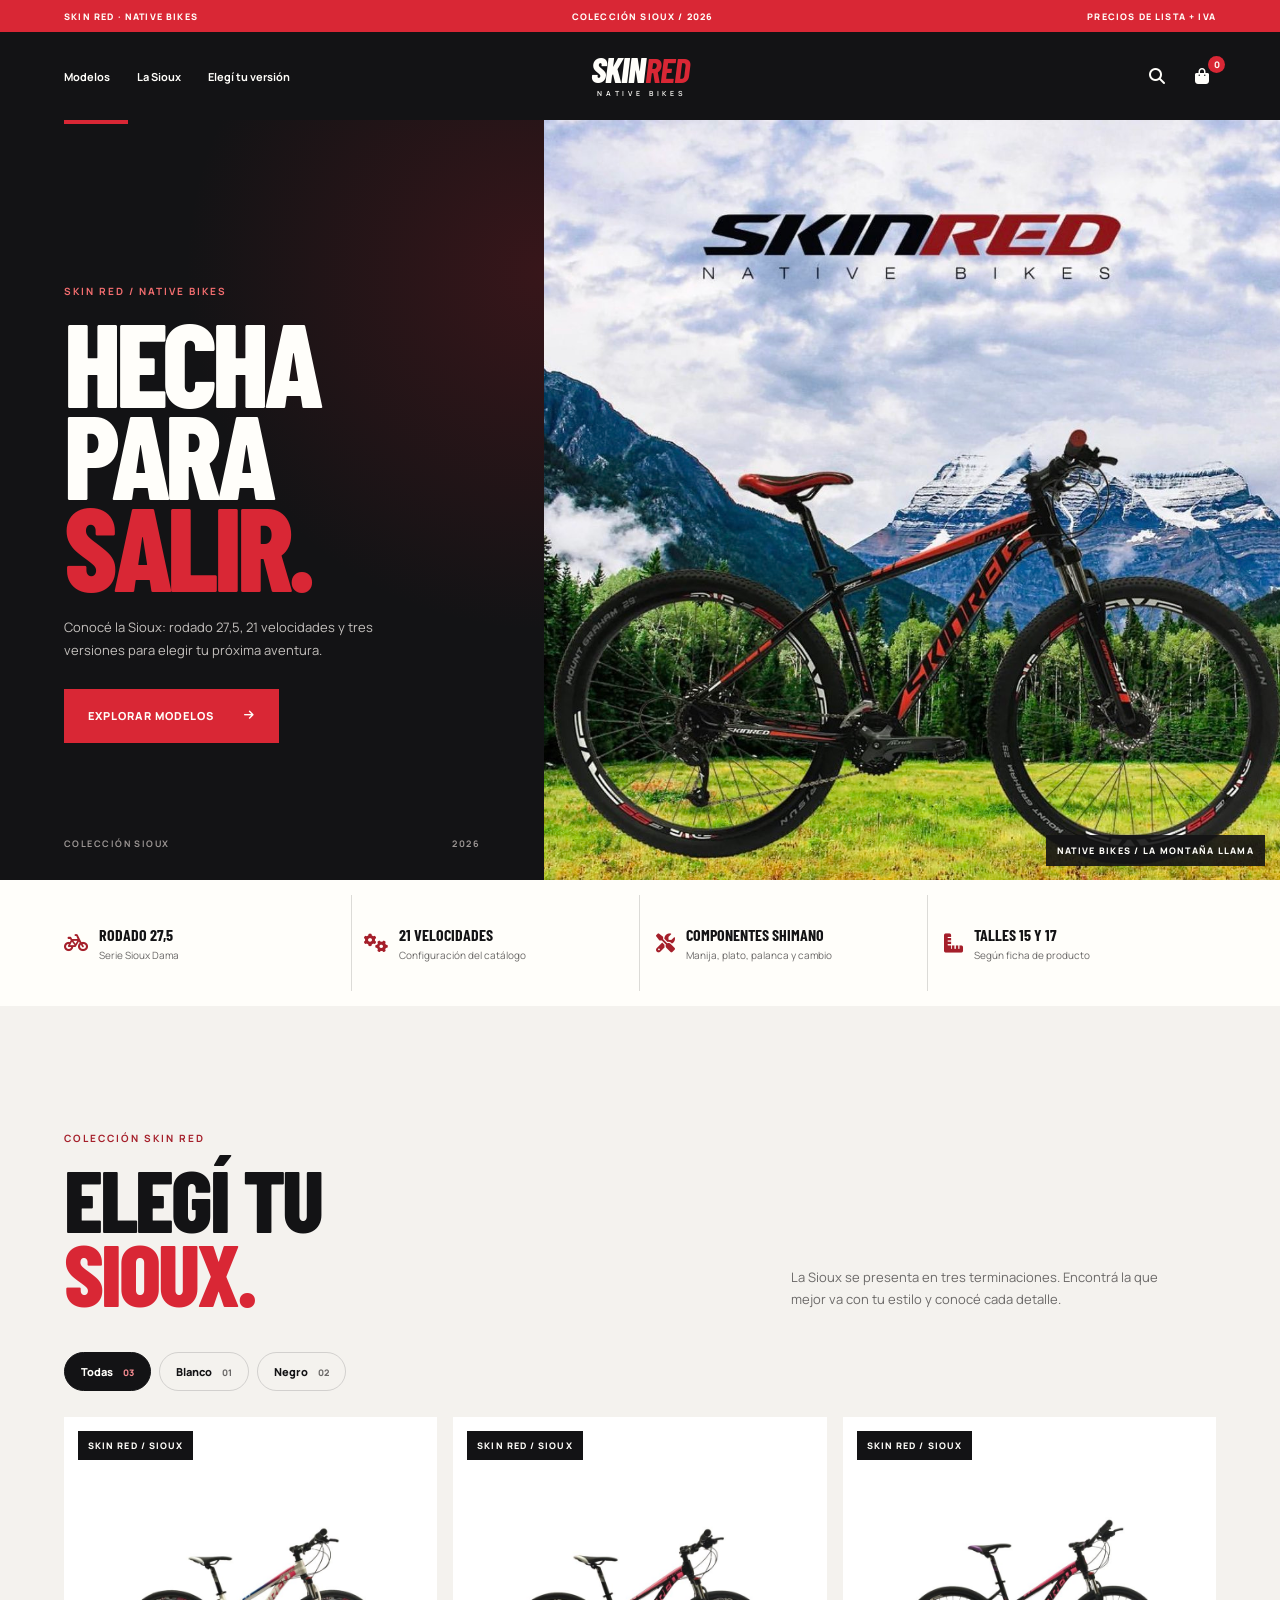
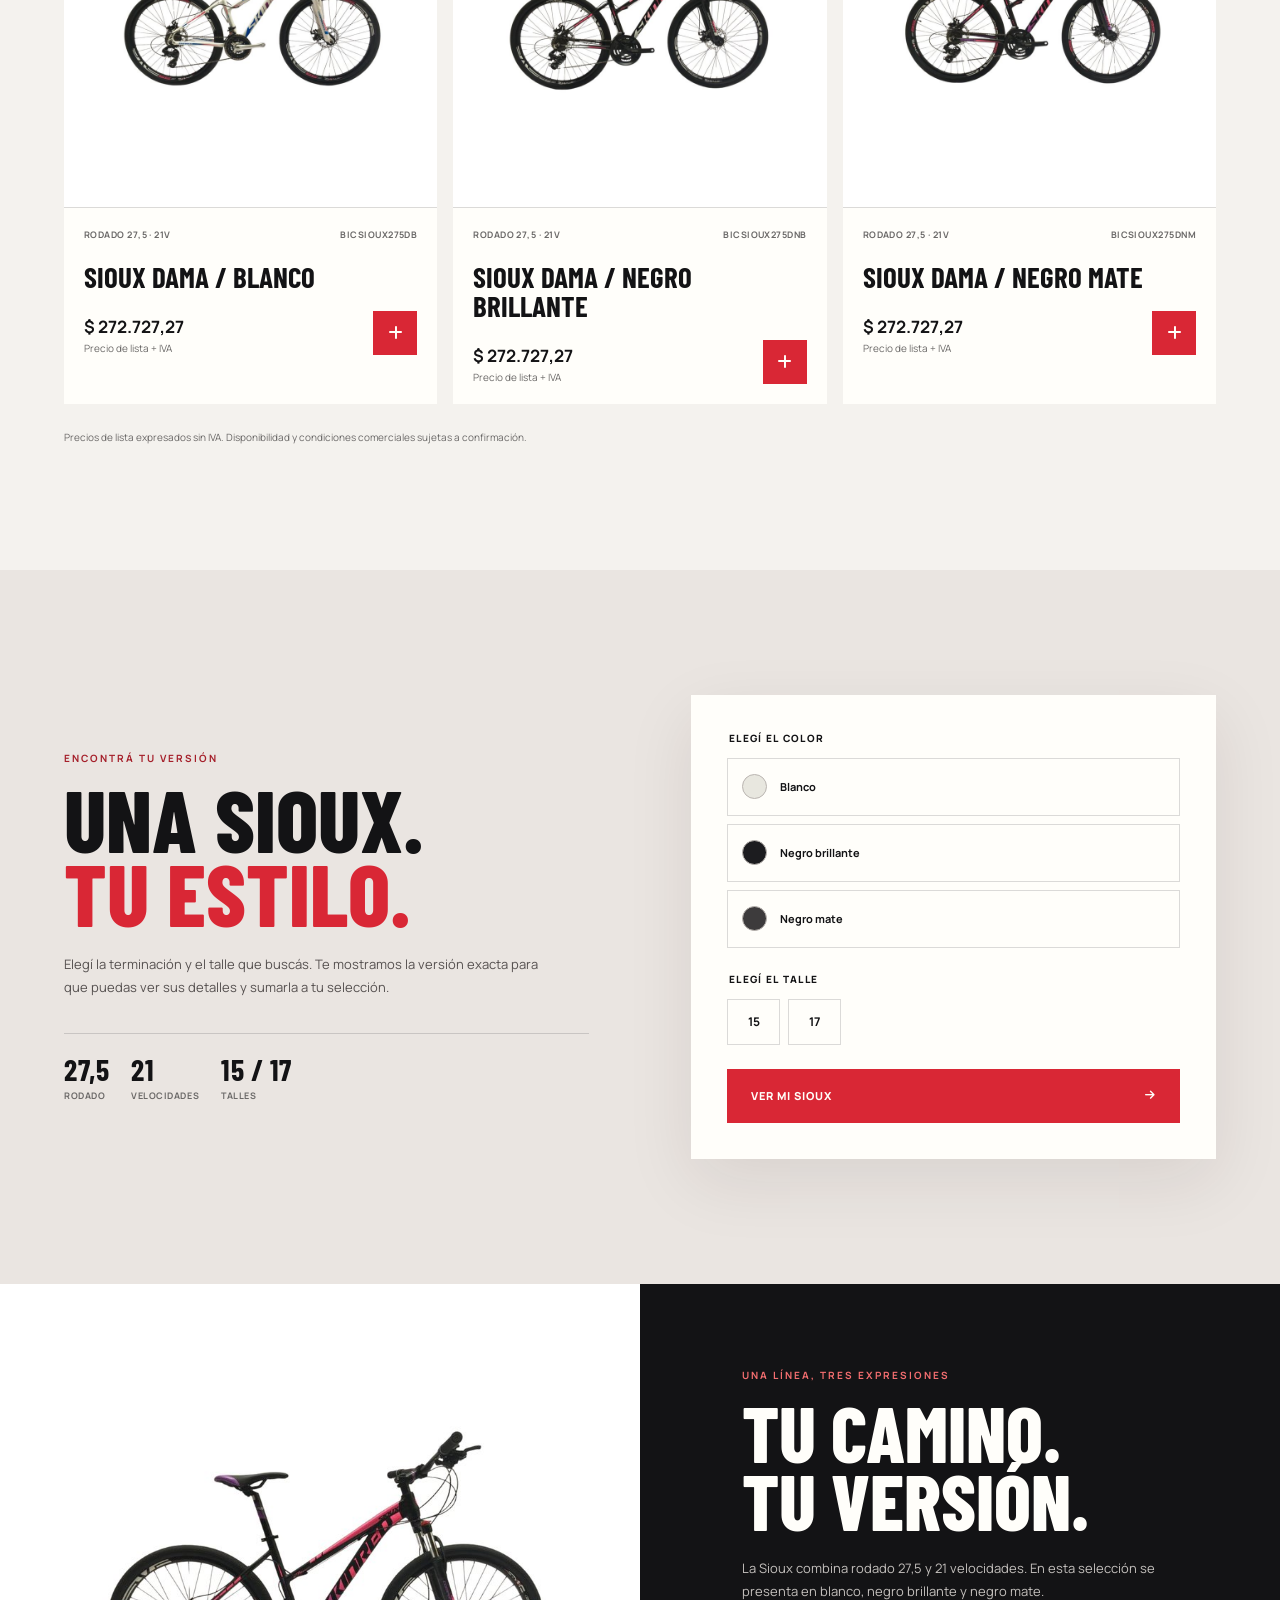
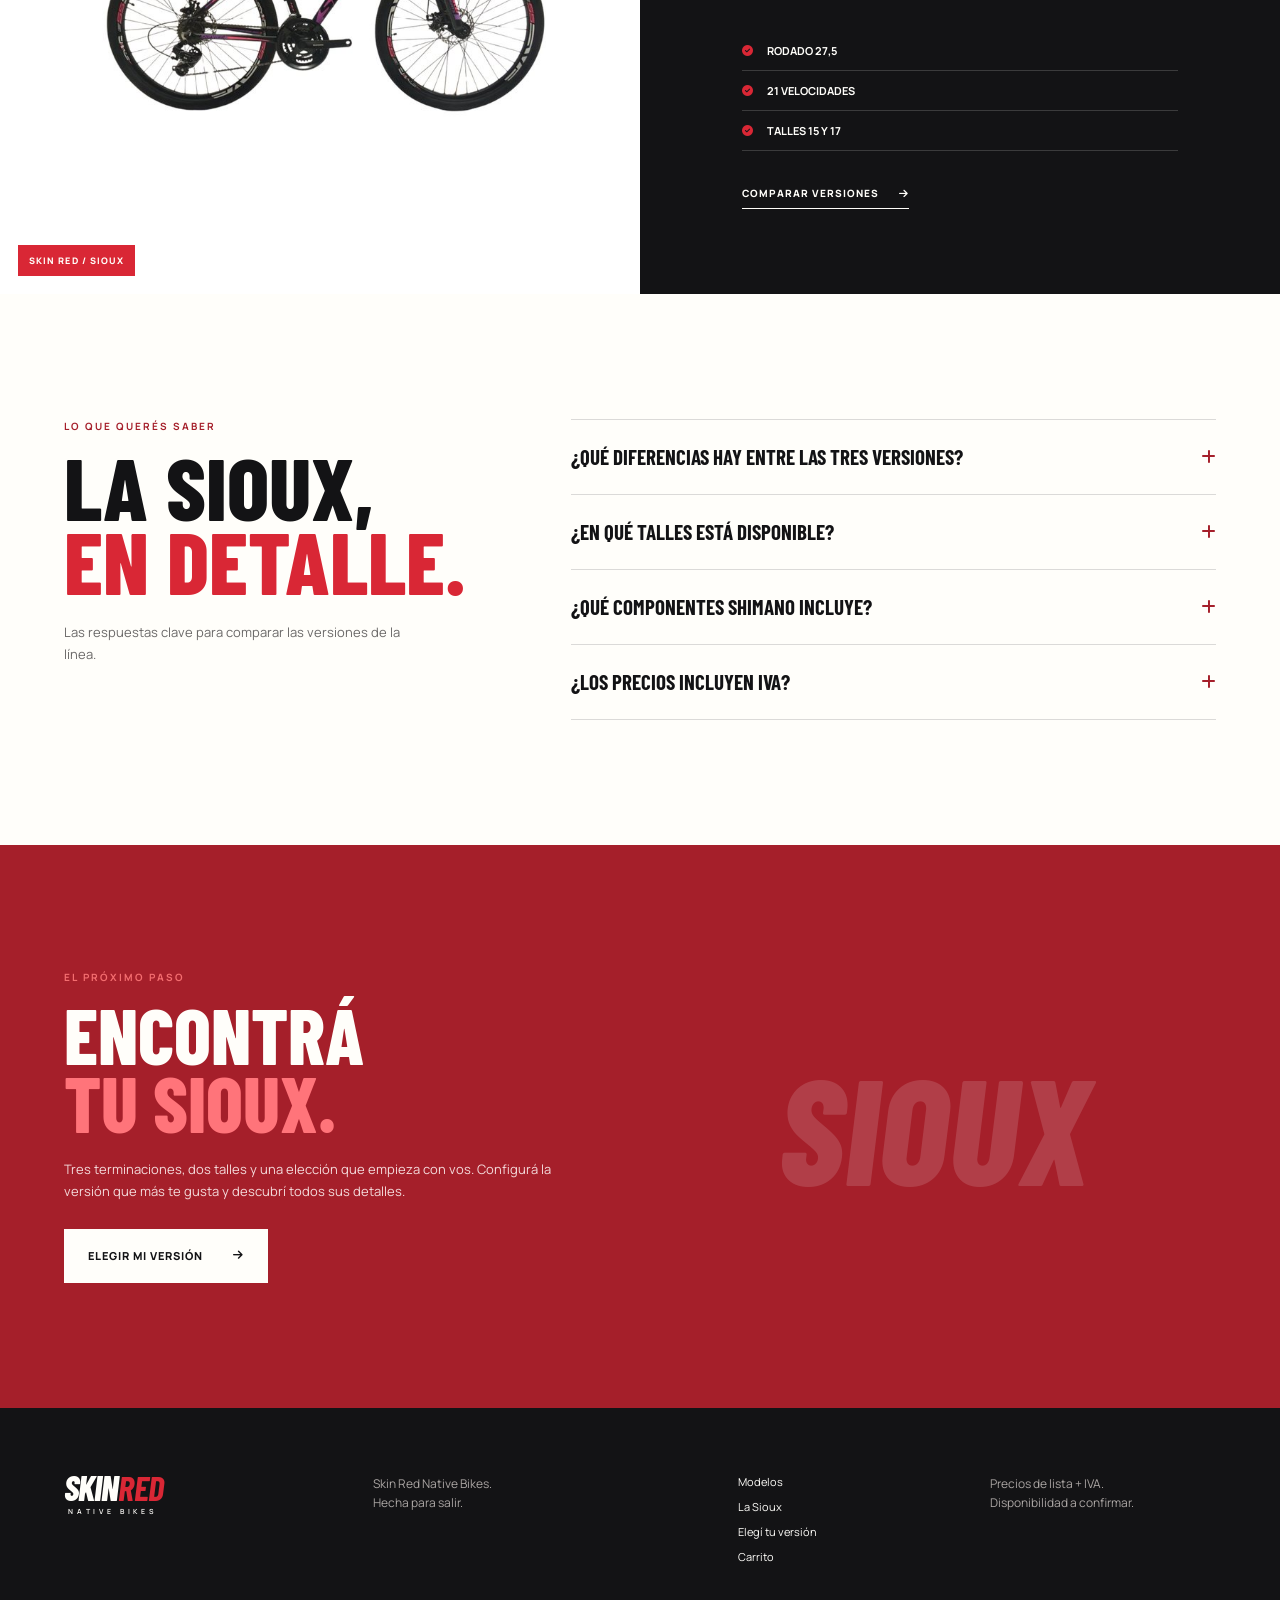
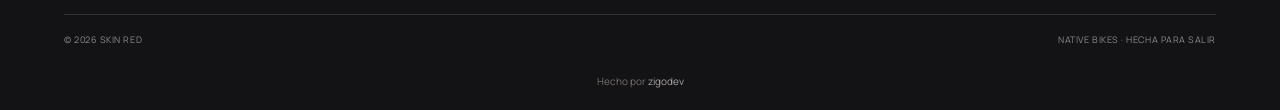
==== index.html @ 22a36f7c "Expand Skin Red storefront and remove preview copy" ====
<!DOCTYPE html>
<html lang="es">
<head>
  <meta charset="UTF-8">
  <meta name="viewport" content="width=device-width, initial-scale=1.0">
  <meta name="description" content="Skin Red Native Bikes. Descubrí la Sioux rodado 27,5, conocé sus tres colores y elegí tu versión.">
  <meta property="og:title" content="Skin Red — Native Bikes">
  <title>Skin Red — Native Bikes</title>
  <link rel="preconnect" href="https://fonts.googleapis.com">
  <link rel="preconnect" href="https://fonts.gstatic.com" crossorigin>
  <link href="https://fonts.googleapis.com/css2?family=Barlow+Condensed:wght@500;600;700;800&family=Manrope:wght@400;500;600;700&display=swap" rel="stylesheet">
  <link rel="stylesheet" href="https://cdnjs.cloudflare.com/ajax/libs/font-awesome/6.5.2/css/all.min.css">
  <link rel="stylesheet" href="styles.css">
</head>
<body>
  <div class="announcement" aria-label="Información del catálogo">
    <span>SKIN RED · NATIVE BIKES</span>
    <span>Colección Sioux / 2026</span>
    <span>Precios de lista + IVA</span>
  </div>

  <header class="site-header">
    <button class="icon-button menu-toggle" aria-label="Abrir menú" aria-expanded="false">
      <span></span><span></span>
    </button>
    <a class="wordmark" href="index.html" aria-label="Skin Red, inicio">
      <span>SKIN<strong>RED</strong></span><small>NATIVE BIKES</small>
    </a>
    <nav class="desktop-nav" aria-label="Navegación principal">
      <a href="#modelos">Modelos</a>
      <a href="#sioux">La Sioux</a>
      <a href="#elige">Elegí tu versión</a>
    </nav>
    <div class="header-actions">
      <button class="icon-button search-toggle" aria-label="Buscar"><i class="fa-solid fa-magnifying-glass"></i></button>
      <a class="icon-button cart-link" href="carrito.html" aria-label="Ver carrito">
        <i class="fa-solid fa-bag-shopping"></i><span class="cart-count" data-cart-count>0</span>
      </a>
    </div>
  </header>

  <aside class="mobile-menu" aria-hidden="true">
    <div class="mobile-menu-top">
      <span>MENÚ</span>
      <button class="icon-button menu-close" aria-label="Cerrar menú"><i class="fa-solid fa-xmark"></i></button>
    </div>
    <nav>
      <a href="#modelos">Modelos</a>
      <a href="#sioux">La Sioux</a>
      <a href="#elige">Elegí tu versión</a>
      <a href="carrito.html">Carrito</a>
    </nav>
    <p>Skin Red · Native Bikes</p>
  </aside>
  <div class="menu-backdrop"></div>

  <div class="search-panel" aria-hidden="true">
    <button class="search-close" aria-label="Cerrar búsqueda"><i class="fa-solid fa-xmark"></i></button>
    <label for="site-search">Buscar en la selección</label>
    <div class="search-field">
      <input id="site-search" type="search" placeholder="Sioux, blanco, negro..." autocomplete="off">
      <i class="fa-solid fa-magnifying-glass"></i>
    </div>
    <div class="search-results" aria-live="polite"></div>
  </div>

  <main>
    <section class="hero" aria-labelledby="hero-title">
      <div class="hero-copy">
        <p class="eyebrow">Skin Red / Native Bikes</p>
        <h1 id="hero-title">Hecha para<br><em>salir.</em></h1>
        <p class="hero-description">Conocé la Sioux: rodado 27,5, 21 velocidades y tres versiones para elegir tu próxima aventura.</p>
        <a class="button button-accent" href="#modelos">Explorar modelos <i class="fa-solid fa-arrow-right"></i></a>
        <div class="hero-footnote"><span>COLECCIÓN SIOUX</span><span>2026</span></div>
      </div>
      <div class="hero-visual">
        <img src="assets/images/skinred/hero.jpg" alt="Bicicleta Skin Red en un paisaje de montaña; imagen de portada del catálogo">
        <span class="hero-image-caption">NATIVE BIKES / LA MONTAÑA LLAMA</span>
      </div>
    </section>

    <section class="trust-strip" aria-label="Características de la Sioux">
      <article><i class="fa-solid fa-bicycle"></i><div><strong>Rodado 27,5</strong><span>Serie Sioux Dama</span></div></article>
      <article><i class="fa-solid fa-gears"></i><div><strong>21 velocidades</strong><span>Configuración del catálogo</span></div></article>
      <article><i class="fa-solid fa-screwdriver-wrench"></i><div><strong>Componentes Shimano</strong><span>Manija, plato, palanca y cambio</span></div></article>
      <article><i class="fa-solid fa-ruler-combined"></i><div><strong>Talles 15 y 17</strong><span>Según ficha de producto</span></div></article>
    </section>

    <section class="catalog section-pad" id="modelos" aria-labelledby="catalog-title">
      <div class="section-heading fade-in">
        <div>
          <p class="eyebrow dark">Colección Skin Red</p>
          <h2 id="catalog-title">Elegí tu<br><em>Sioux.</em></h2>
        </div>
        <p>La Sioux se presenta en tres terminaciones. Encontrá la que mejor va con tu estilo y conocé cada detalle.</p>
      </div>
      <div class="filters fade-in" role="group" aria-label="Filtrar por color">
        <button class="filter active" data-filter="todos">Todas <span>03</span></button>
        <button class="filter" data-filter="blanco">Blanco <span>01</span></button>
        <button class="filter" data-filter="negro">Negro <span>02</span></button>
      </div>
      <div class="product-grid" data-product-grid></div>
      <p class="catalog-note">Precios de lista expresados sin IVA. Disponibilidad y condiciones comerciales sujetas a confirmación.</p>
    </section>

    <section class="finder section-pad" id="elige" aria-labelledby="finder-title">
      <div class="finder-intro fade-in">
        <p class="eyebrow">Encontrá tu versión</p>
        <h2 id="finder-title">Una Sioux.<br><em>Tu estilo.</em></h2>
        <p>Elegí la terminación y el talle que buscás. Te mostramos la versión exacta para que puedas ver sus detalles y sumarla a tu selección.</p>
        <div class="finder-highlights" aria-label="Datos de la línea Sioux">
          <span><strong>27,5</strong> Rodado</span>
          <span><strong>21</strong> Velocidades</span>
          <span><strong>15 / 17</strong> Talles</span>
        </div>
      </div>
      <div class="finder-panel fade-in">
        <form class="finder-form" data-finder-form>
          <fieldset>
            <legend>Elegí el color</legend>
            <div class="finder-colors">
              <label class="finder-color">
                <input type="radio" name="color" value="sioux-blanco" required>
                <span class="finder-swatch finder-swatch-white"></span>
                <span>Blanco</span>
              </label>
              <label class="finder-color">
                <input type="radio" name="color" value="sioux-negro-brillante">
                <span class="finder-swatch finder-swatch-gloss"></span>
                <span>Negro brillante</span>
              </label>
              <label class="finder-color">
                <input type="radio" name="color" value="sioux-negro-mate">
                <span class="finder-swatch finder-swatch-matte"></span>
                <span>Negro mate</span>
              </label>
            </div>
          </fieldset>
          <fieldset>
            <legend>Elegí el talle</legend>
            <div class="finder-sizes">
              <label><input type="radio" name="size" value="15" required><span>15</span></label>
              <label><input type="radio" name="size" value="17"><span>17</span></label>
            </div>
          </fieldset>
          <button class="button button-accent finder-submit" type="submit">Ver mi Sioux <i class="fa-solid fa-arrow-right"></i></button>
        </form>
        <div class="finder-result" data-finder-result hidden aria-live="polite"></div>
      </div>
    </section>

    <section class="split-story" id="sioux">
      <div class="story-image fade-in">
        <img src="assets/images/skinred/sioux-negro-mate.jpg" alt="Skin Red Sioux en negro mate sobre fondo blanco" loading="lazy">
        <span class="image-index">SKIN RED / SIOUX</span>
      </div>
      <div class="story-copy fade-in">
        <p class="eyebrow">Una línea, tres expresiones</p>
        <h2>Tu camino.<br>Tu versión.</h2>
        <p>La Sioux combina rodado 27,5 y 21 velocidades. En esta selección se presenta en blanco, negro brillante y negro mate.</p>
        <ul>
          <li><i class="fa-solid fa-circle-check"></i> Rodado 27,5</li>
          <li><i class="fa-solid fa-circle-check"></i> 21 velocidades</li>
          <li><i class="fa-solid fa-circle-check"></i> Talles 15 y 17</li>
        </ul>
        <a class="text-link" href="#modelos">Comparar versiones <i class="fa-solid fa-arrow-right"></i></a>
      </div>
    </section>

    <section class="questions section-pad" id="preguntas" aria-labelledby="questions-title">
      <div class="questions-heading fade-in">
        <p class="eyebrow dark">Lo que querés saber</p>
        <h2 id="questions-title">La Sioux,<br><em>en detalle.</em></h2>
        <p>Las respuestas clave para comparar las versiones de la línea.</p>
      </div>
      <div class="question-list fade-in">
        <details>
          <summary>¿Qué diferencias hay entre las tres versiones?<i class="fa-solid fa-plus" aria-hidden="true"></i></summary>
          <p>La selección incluye blanco, negro brillante y negro mate. Las tres comparten rodado 27,5, 21 velocidades y los datos técnicos publicados para la Sioux Dama.</p>
        </details>
        <details>
          <summary>¿En qué talles está disponible?<i class="fa-solid fa-plus" aria-hidden="true"></i></summary>
          <p>La Sioux Dama se presenta en talles 15 y 17.</p>
        </details>
        <details>
          <summary>¿Qué componentes Shimano incluye?<i class="fa-solid fa-plus" aria-hidden="true"></i></summary>
          <p>La configuración incluye manija, plato, palanca y cambio Shimano.</p>
        </details>
        <details>
          <summary>¿Los precios incluyen IVA?<i class="fa-solid fa-plus" aria-hidden="true"></i></summary>
          <p>No. Los importes publicados son precios de lista expresados sin IVA.</p>
        </details>
      </div>
    </section>

    <section class="feature-banner section-pad">
      <div class="feature-copy fade-in">
        <p class="eyebrow">El próximo paso</p>
        <h2>Encontrá<br><em>tu Sioux.</em></h2>
        <p>Tres terminaciones, dos talles y una elección que empieza con vos. Configurá la versión que más te gusta y descubrí todos sus detalles.</p>
        <a class="button button-light" href="#elige">Elegir mi versión <i class="fa-solid fa-arrow-right"></i></a>
      </div>
      <div class="feature-mark" aria-hidden="true">SIOUX</div>
    </section>
  </main>

  <footer class="footer">
    <div class="footer-main">
      <a class="wordmark footer-brand" href="index.html"><span>SKIN<strong>RED</strong></span><small>NATIVE BIKES</small></a>
      <p>Skin Red Native Bikes.<br>Hecha para salir.</p>
      <nav class="footer-links" aria-label="Navegación del pie">
        <a href="#modelos">Modelos</a>
        <a href="#sioux">La Sioux</a>
        <a href="#elige">Elegí tu versión</a>
        <a href="carrito.html">Carrito</a>
      </nav>
      <p class="footer-note">Precios de lista + IVA.<br>Disponibilidad a confirmar.</p>
    </div>
    <div class="footer-bottom"><span>© 2026 Skin Red</span><span>Native Bikes · Hecha para salir</span></div>
    <div class="footer-credit">Hecho por <a href="https://zigodev.com.ar" target="_blank" rel="noopener noreferrer">zigodev</a></div>
  </footer>
  <div class="toast" role="status" aria-live="polite"></div>
  <script src="debugDefaults.js"></script>
  <script src="main.js"></script>
</body>
</html>
---- styles.css ----
/* Identidad y base */
:root {
  --ink: #131315;
  --ink-soft: #202023;
  --red: #a51f2a;
  --red-bright: #d92735;
  --paper: #f4f2ee;
  --white: #fffefa;
  --muted: #6b6968;
  --line: rgba(19, 19, 21, .15);
  --display: "Barlow Condensed", sans-serif;
  --body: "Manrope", sans-serif;
  --pad: clamp(20px, 5vw, 78px);
}

* {
  box-sizing: border-box;
}

html {
  scroll-behavior: smooth;
}

body {
  margin: 0;
  overflow-x: hidden;
  background: var(--paper);
  color: var(--ink);
  font-family: var(--body);
}

a {
  color: inherit;
  text-decoration: none;
}

button,
input {
  font: inherit;
}

button {
  color: inherit;
}

img {
  display: block;
  max-width: 100%;
}

h1,
h2,
h3,
p {
  margin-top: 0;
}

[hidden] {
  display: none !important;
}

.section-pad {
  padding: 95px var(--pad);
}

.eyebrow {
  margin-bottom: 17px;
  color: #f46e70;
  font-size: 10px;
  font-weight: 700;
  letter-spacing: .2em;
  text-transform: uppercase;
}

.eyebrow.dark {
  color: var(--red);
}

.button {
  min-height: 54px;
  padding: 0 23px;
  display: inline-flex;
  align-items: center;
  justify-content: space-between;
  gap: 30px;
  border: 1px solid transparent;
  font-size: 11px;
  font-weight: 800;
  letter-spacing: .09em;
  text-transform: uppercase;
  cursor: pointer;
  transition: transform .25s, background .25s;
}

.button:hover {
  transform: translateY(-3px);
}

.button-accent {
  background: var(--red-bright);
  color: var(--white);
}

.button-accent:hover {
  background: var(--red);
}

.button-light {
  background: var(--white);
  color: var(--ink);
}

.button-dark {
  background: var(--ink);
  color: var(--white);
}

/* Barra y navegación */
.announcement {
  min-height: 32px;
  padding: 8px var(--pad);
  display: flex;
  align-items: center;
  justify-content: space-between;
  gap: 15px;
  background: var(--red-bright);
  color: var(--white);
  font-size: 9px;
  font-weight: 800;
  letter-spacing: .13em;
  text-transform: uppercase;
}

.announcement span:nth-child(2) {
  display: none;
}

.site-header {
  position: relative;
  z-index: 10;
  height: 76px;
  padding: 0 var(--pad);
  display: grid;
  grid-template-columns: 1fr auto 1fr;
  align-items: center;
  background: var(--ink);
  color: var(--white);
}

.icon-button {
  padding: 0;
  display: grid;
  place-items: center;
  border: 0;
  background: transparent;
  cursor: pointer;
}

.menu-toggle {
  width: 34px;
  height: 34px;
  justify-self: start;
  align-content: center;
  gap: 6px;
}

.menu-toggle span {
  width: 26px;
  height: 2px;
  display: block;
  background: currentColor;
}

.menu-toggle span:last-child {
  width: 18px;
}

.wordmark {
  display: flex;
  flex-direction: column;
  align-items: center;
  width: max-content;
  font-family: var(--display);
  font-style: italic;
  font-weight: 800;
  line-height: .76;
  letter-spacing: -.055em;
}

.site-header > .wordmark {
  grid-column: 2;
  grid-row: 1;
}

.wordmark span {
  font-size: 29px;
}

.wordmark strong {
  color: var(--red-bright);
}

.wordmark small {
  margin-top: 9px;
  padding-left: .55em;
  font-family: var(--body);
  font-size: 6px;
  font-style: normal;
  font-weight: 600;
  letter-spacing: .55em;
}

.desktop-nav {
  display: none;
}

.header-actions {
  justify-self: end;
  display: flex;
  align-items: center;
  gap: 17px;
}

.header-actions .icon-button {
  width: 28px;
  height: 36px;
  font-size: 16px;
}

.cart-link {
  position: relative;
}

.cart-count {
  position: absolute;
  top: -2px;
  right: -9px;
  min-width: 17px;
  height: 17px;
  padding: 0 3px;
  display: grid;
  place-items: center;
  border-radius: 50%;
  background: var(--red-bright);
  color: var(--white);
  font-size: 9px;
  font-weight: 800;
}

.mobile-menu {
  position: fixed;
  inset: 0 0 0 auto;
  z-index: 101;
  width: min(88vw, 430px);
  padding: 27px;
  display: flex;
  flex-direction: column;
  background: var(--ink);
  color: var(--white);
  transform: translateX(101%);
  transition: transform .4s ease;
}

.mobile-menu.open {
  transform: translateX(0);
}

.mobile-menu-top {
  display: flex;
  justify-content: space-between;
  align-items: center;
  font-size: 11px;
  font-weight: 700;
  letter-spacing: .15em;
}

.menu-close {
  color: var(--white);
  font-size: 21px;
}

.mobile-menu nav {
  margin: auto 0;
  display: flex;
  flex-direction: column;
}

.mobile-menu nav a {
  padding: 16px 0;
  border-bottom: 1px solid rgba(255, 255, 255, .18);
  font-family: var(--display);
  font-size: 37px;
  font-weight: 700;
  text-transform: uppercase;
}

.mobile-menu > p {
  color: #bdb9b7;
  font-size: 12px;
}

.menu-backdrop {
  position: fixed;
  inset: 0;
  z-index: 100;
  background: rgba(0, 0, 0, .62);
  opacity: 0;
  visibility: hidden;
  transition: opacity .3s, visibility .3s;
}

.menu-backdrop.open {
  opacity: 1;
  visibility: visible;
}

.search-panel {
  position: fixed;
  inset: 0;
  z-index: 120;
  padding: 115px var(--pad) 30px;
  overflow: auto;
  background: var(--paper);
  transform: translateY(-101%);
  transition: transform .4s ease;
}

.search-panel.open {
  transform: translateY(0);
}

.search-close {
  position: absolute;
  top: 30px;
  right: var(--pad);
  border: 0;
  background: transparent;
  font-size: 23px;
  cursor: pointer;
}

.search-panel label {
  display: block;
  margin-bottom: 18px;
  color: var(--red);
  font-size: 11px;
  font-weight: 800;
  letter-spacing: .13em;
  text-transform: uppercase;
}

.search-field {
  display: flex;
  align-items: center;
  gap: 15px;
  border-bottom: 2px solid var(--ink);
}

.search-field input {
  width: 100%;
  padding: 12px 0;
  border: 0;
  outline: 0;
  background: transparent;
  font-family: var(--display);
  font-size: 40px;
  font-weight: 700;
  text-transform: uppercase;
}

.search-field input::placeholder {
  color: #a8a5a2;
}

.search-results {
  margin-top: 24px;
  display: grid;
  gap: 10px;
}

.search-results a {
  width: fit-content;
  padding: 7px 0;
  border-bottom: 1px solid var(--line);
  font-size: 15px;
}

/* Portada */
.hero {
  min-height: 600px;
  display: grid;
  background: var(--ink);
  color: var(--white);
}

.hero-copy {
  position: relative;
  min-height: 480px;
  padding: 75px var(--pad) 38px;
  display: flex;
  flex-direction: column;
  align-items: flex-start;
  justify-content: center;
  overflow: hidden;
  background: radial-gradient(circle at 100% 20%, rgba(165, 31, 42, .25), transparent 44%), var(--ink);
}

.hero-copy::before {
  position: absolute;
  top: 0;
  left: var(--pad);
  width: 64px;
  height: 4px;
  background: var(--red-bright);
  content: "";
}

.hero h1 {
  position: relative;
  margin-bottom: 25px;
  font-family: var(--display);
  font-size: 78px;
  font-weight: 800;
  line-height: .78;
  letter-spacing: -.045em;
  text-transform: uppercase;
}

.hero h1 em,
.section-heading h2 em,
.feature-copy h2 em {
  color: var(--red-bright);
  font-style: normal;
}

.hero-description {
  max-width: 370px;
  margin-bottom: 28px;
  color: #c4c0bd;
  font-size: 13px;
  line-height: 1.7;
}

.hero-footnote {
  width: 100%;
  margin-top: 40px;
  display: flex;
  justify-content: space-between;
  gap: 20px;
  color: #9c9694;
  font-size: 9px;
  font-weight: 700;
  letter-spacing: .16em;
}

.hero-visual {
  position: relative;
  min-height: 390px;
  overflow: hidden;
}

.hero-visual img {
  width: 100%;
  height: 100%;
  object-fit: cover;
  object-position: center 38%;
}

.hero-image-caption {
  position: absolute;
  right: 15px;
  bottom: 14px;
  padding: 9px 11px;
  background: rgba(19, 19, 21, .9);
  font-size: 9px;
  font-weight: 800;
  letter-spacing: .14em;
}

/* Datos y catálogo */
.trust-strip {
  padding: 15px var(--pad);
  display: grid;
  grid-template-columns: 1fr 1fr;
  background: var(--white);
}

.trust-strip article {
  min-height: 96px;
  padding: 16px 8px 16px 0;
  display: flex;
  align-items: center;
  gap: 11px;
  border-bottom: 1px solid var(--line);
}

.trust-strip article:nth-child(even) {
  padding-left: 12px;
}

.trust-strip article:nth-last-child(-n+2) {
  border-bottom: 0;
}

.trust-strip article > i {
  color: var(--red);
  font-size: 19px;
}

.trust-strip strong,
.trust-strip span {
  display: block;
}

.trust-strip strong {
  margin-bottom: 4px;
  font-family: var(--display);
  font-size: 16px;
  font-weight: 700;
  text-transform: uppercase;
}

.trust-strip span {
  color: var(--muted);
  font-size: 10px;
  line-height: 1.4;
}

.section-heading {
  margin-bottom: 42px;
  display: grid;
  gap: 18px;
}

.section-heading h2 {
  margin: 0;
  font-family: var(--display);
  font-size: 70px;
  font-weight: 800;
  line-height: .84;
  letter-spacing: -.035em;
  text-transform: uppercase;
}

.section-heading > p {
  max-width: 400px;
  margin: 0;
  color: var(--muted);
  font-size: 13px;
  line-height: 1.7;
}

.filters {
  margin-bottom: 26px;
  display: flex;
  gap: 8px;
  overflow-x: auto;
}

.filter {
  min-width: max-content;
  padding: 11px 16px;
  border: 1px solid var(--line);
  border-radius: 30px;
  background: transparent;
  font-size: 11px;
  font-weight: 800;
  cursor: pointer;
}

.filter span {
  margin-left: 8px;
  color: var(--muted);
  font-size: 9px;
}

.filter.active,
.filter:hover {
  border-color: var(--ink);
  background: var(--ink);
  color: var(--white);
}

.filter.active span,
.filter:hover span {
  color: #f78c92;
}

.product-grid {
  display: grid;
  gap: 16px;
}

.product-card {
  min-width: 0;
  overflow: hidden;
  background: var(--white);
}

.product-image-wrap {
  position: relative;
  height: 315px;
  display: block;
  overflow: hidden;
  background: #fff;
}

.product-image-wrap img {
  width: 100%;
  height: 100%;
  object-fit: contain;
  transition: transform .4s ease;
}

.product-card:hover .product-image-wrap img {
  transform: scale(1.05);
}

.product-tag {
  position: absolute;
  top: 14px;
  left: 14px;
  padding: 8px 10px;
  background: var(--ink);
  color: var(--white);
  font-size: 9px;
  font-weight: 800;
  letter-spacing: .12em;
  text-transform: uppercase;
}

.product-card-content {
  padding: 20px;
  border-top: 1px solid var(--line);
}

.product-card-meta {
  display: flex;
  flex-wrap: wrap;
  justify-content: space-between;
  gap: 5px;
  color: var(--muted);
  font-size: 9px;
  font-weight: 700;
  letter-spacing: .05em;
  text-transform: uppercase;
}

.product-card h3 {
  margin: 21px 0 20px;
  font-family: var(--display);
  font-size: 29px;
  font-weight: 700;
  line-height: 1;
  text-transform: uppercase;
}

.product-card-bottom {
  display: flex;
  justify-content: space-between;
  align-items: end;
  gap: 10px;
}

.product-card-price {
  display: flex;
  flex-direction: column;
  gap: 3px;
}

.product-card-price strong {
  font-size: 17px;
}

.product-card-price span {
  color: var(--muted);
  font-size: 10px;
}

.quick-add {
  width: 44px;
  height: 44px;
  flex: 0 0 auto;
  border: 0;
  background: var(--red-bright);
  color: var(--white);
  cursor: pointer;
  transition: background .25s, transform .25s;
}

.quick-add:hover {
  background: var(--red);
  transform: rotate(90deg);
}

.catalog-note {
  max-width: 690px;
  margin: 25px 0 0;
  color: var(--muted);
  font-size: 10px;
  line-height: 1.6;
}

/* Selector de versión */
.finder {
  display: grid;
  align-items: center;
  gap: 40px;
  background: #eae5e1;
}

.finder-intro .eyebrow {
  color: var(--red);
}

.finder-intro h2,
.questions-heading h2 {
  margin-bottom: 23px;
  font-family: var(--display);
  font-size: 68px;
  font-weight: 800;
  line-height: .84;
  text-transform: uppercase;
}

.finder-intro h2 em,
.questions-heading h2 em {
  color: var(--red-bright);
  font-style: normal;
}

.finder-intro > p:not(.eyebrow) {
  max-width: 480px;
  color: #565150;
  font-size: 13px;
  line-height: 1.75;
}

.finder-highlights {
  margin-top: 35px;
  padding-top: 20px;
  display: flex;
  flex-wrap: wrap;
  gap: 22px;
  border-top: 1px solid var(--line);
}

.finder-highlights span {
  display: flex;
  flex-direction: column;
  gap: 5px;
  color: var(--muted);
  font-size: 9px;
  font-weight: 700;
  letter-spacing: .06em;
  text-transform: uppercase;
}

.finder-highlights strong {
  color: var(--ink);
  font-family: var(--display);
  font-size: 30px;
  line-height: 1;
}

.finder-panel {
  padding: 24px;
  background: var(--white);
  box-shadow: 0 22px 65px rgba(40, 24, 22, .09);
}

.finder-form fieldset {
  margin: 0 0 24px;
  padding: 0;
  border: 0;
}

.finder-form legend {
  margin-bottom: 13px;
  font-size: 10px;
  font-weight: 800;
  letter-spacing: .13em;
  text-transform: uppercase;
}

.finder-colors {
  display: grid;
  gap: 8px;
}

.finder-color {
  position: relative;
  min-height: 58px;
  padding: 10px 14px;
  display: flex;
  align-items: center;
  gap: 13px;
  border: 1px solid var(--line);
  font-size: 11px;
  font-weight: 700;
  cursor: pointer;
}

.finder-color:has(input:checked) {
  border-color: var(--red-bright);
  background: #fff6f5;
}

.finder-color:focus-within,
.finder-sizes label:focus-within {
  outline: 2px solid var(--red-bright);
  outline-offset: 2px;
}

.finder-color input,
.finder-sizes input {
  position: absolute;
  width: 1px;
  height: 1px;
  opacity: 0;
}

.finder-swatch {
  width: 25px;
  height: 25px;
  flex: 0 0 auto;
  border: 1px solid #bab5b1;
  border-radius: 50%;
}

.finder-swatch-white {
  background: #e8e7df;
}

.finder-swatch-gloss {
  background: #1c1c1f;
}

.finder-swatch-matte {
  background: #3d3b3c;
}

.finder-sizes {
  display: flex;
  gap: 8px;
}

.finder-sizes label {
  position: relative;
  cursor: pointer;
}

.finder-sizes span {
  width: 53px;
  height: 46px;
  display: grid;
  place-items: center;
  border: 1px solid var(--line);
  font-size: 12px;
  font-weight: 700;
}

.finder-sizes input:checked + span {
  border-color: var(--ink);
  background: var(--ink);
  color: var(--white);
}

.finder-submit {
  width: 100%;
}

.finder-result {
  margin-top: 24px;
  display: grid;
  gap: 17px;
  border-top: 1px solid var(--line);
  padding-top: 24px;
}

.finder-result-image {
  height: 210px;
  background: #fff;
}

.finder-result-image img {
  width: 100%;
  height: 100%;
  object-fit: contain;
}

.finder-result-copy h3 {
  margin-bottom: 8px;
  font-family: var(--display);
  font-size: 27px;
  text-transform: uppercase;
}

.finder-result-copy > p:not(.eyebrow) {
  margin-bottom: 7px;
  color: var(--muted);
  font-size: 11px;
}

.finder-result-code {
  color: var(--muted);
  font-size: 9px;
  letter-spacing: .08em;
  text-transform: uppercase;
}

.finder-result-actions {
  margin-top: 20px;
  display: flex;
  flex-wrap: wrap;
  gap: 15px;
  align-items: center;
}

.finder-result-actions .button {
  min-height: 46px;
}

.finder-add {
  min-height: 46px;
  padding: 0;
  border: 0;
  border-bottom: 1px solid var(--ink);
  background: transparent;
  font-size: 10px;
  font-weight: 800;
  letter-spacing: .06em;
  text-transform: uppercase;
  cursor: pointer;
}

.finder-add i {
  margin-left: 8px;
}

/* Historia y cierre */
.split-story {
  display: grid;
  background: var(--ink);
  color: var(--white);
}

.story-image {
  position: relative;
  min-height: 390px;
  background: #fff;
}

.story-image img {
  width: 100%;
  height: 100%;
  object-fit: contain;
}

.image-index {
  position: absolute;
  bottom: 18px;
  left: 18px;
  padding: 9px 11px;
  background: var(--red-bright);
  color: var(--white);
  font-size: 9px;
  font-weight: 800;
  letter-spacing: .12em;
}

.story-copy {
  padding: 75px var(--pad);
}

.story-copy h2,
.feature-copy h2 {
  margin-bottom: 22px;
  font-family: var(--display);
  font-size: 62px;
  font-weight: 800;
  line-height: .88;
  text-transform: uppercase;
}

.story-copy > p:not(.eyebrow) {
  max-width: 460px;
  color: #c4c0bd;
  font-size: 13px;
  line-height: 1.75;
}

.story-copy ul {
  margin: 29px 0;
  padding: 0;
  list-style: none;
}

.story-copy li {
  padding: 12px 0;
  border-bottom: 1px solid rgba(255, 255, 255, .17);
  font-size: 11px;
  font-weight: 700;
  text-transform: uppercase;
}

.story-copy li i {
  margin-right: 12px;
  color: var(--red-bright);
}

.text-link {
  display: inline-flex;
  align-items: center;
  gap: 20px;
  padding-bottom: 8px;
  border-bottom: 1px solid currentColor;
  font-size: 10px;
  font-weight: 800;
  letter-spacing: .1em;
  text-transform: uppercase;
}

.feature-banner {
  min-height: 470px;
  display: grid;
  align-items: center;
  gap: 20px;
  overflow: hidden;
  background: var(--red);
  color: var(--white);
}

.feature-copy {
  position: relative;
  z-index: 1;
}

.feature-copy h2 em {
  color: #ff747a;
}

.feature-copy > p:not(.eyebrow) {
  max-width: 490px;
  margin-bottom: 26px;
  color: #f4dadb;
  font-size: 13px;
  line-height: 1.7;
}

.feature-mark {
  color: rgba(255, 255, 255, .14);
  font-family: var(--display);
  font-size: 100px;
  font-style: italic;
  font-weight: 800;
  line-height: .8;
  text-align: center;
}

/* Preguntas */
.questions {
  display: grid;
  gap: 35px;
  background: var(--white);
}

.questions-heading > p:last-child {
  max-width: 340px;
  color: var(--muted);
  font-size: 13px;
  line-height: 1.7;
}

.question-list details {
  border-top: 1px solid var(--line);
}

.question-list details:last-child {
  border-bottom: 1px solid var(--line);
}

.question-list summary {
  min-height: 74px;
  display: flex;
  align-items: center;
  justify-content: space-between;
  gap: 20px;
  font-family: var(--display);
  font-size: 21px;
  font-weight: 700;
  text-transform: uppercase;
  cursor: pointer;
  list-style: none;
}

.question-list summary::-webkit-details-marker {
  display: none;
}

.question-list summary i {
  color: var(--red);
  font-size: 16px;
  transition: transform .25s;
}

.question-list details[open] summary i {
  transform: rotate(45deg);
}

.question-list details p {
  max-width: 590px;
  margin-bottom: 22px;
  color: var(--muted);
  font-size: 12px;
  line-height: 1.7;
}

/* Detalle */
.breadcrumb {
  padding: 24px var(--pad) 0;
  display: flex;
  align-items: center;
  gap: 10px;
  color: var(--muted);
  font-size: 10px;
}

.breadcrumb i {
  font-size: 7px;
}

.product-detail {
  padding: 36px var(--pad) 80px;
  display: grid;
  gap: 35px;
}

.gallery-main {
  height: 390px;
  background: var(--white);
}

.gallery-main img {
  width: 100%;
  height: 100%;
  object-fit: contain;
}

.product-gallery > p {
  margin: 10px 0 0;
  color: var(--muted);
  font-size: 10px;
}

.product-type {
  margin-bottom: 8px;
  color: var(--red);
  font-size: 10px;
  font-weight: 800;
  letter-spacing: .15em;
  text-transform: uppercase;
}

.product-info h1 {
  margin-bottom: 11px;
  font-family: var(--display);
  font-size: 56px;
  font-weight: 800;
  line-height: .86;
  text-transform: uppercase;
}

.product-code {
  color: var(--muted);
  font-size: 10px;
}

.product-price {
  margin: 27px 0 2px;
  font-family: var(--display);
  font-size: 36px;
  font-weight: 800;
}

.product-financing {
  color: var(--muted);
  font-size: 11px;
}

.product-description {
  margin: 26px 0;
  padding-top: 24px;
  border-top: 1px solid var(--line);
  color: #4e4b4a;
  font-size: 12px;
  line-height: 1.75;
}

.choice-label {
  margin: 22px 0 10px;
  display: flex;
  justify-content: space-between;
  gap: 12px;
  font-size: 10px;
  font-weight: 800;
  text-transform: uppercase;
}

.choice-label span:last-child {
  color: var(--muted);
  font-weight: 500;
}

.size-options,
.color-options {
  display: flex;
  gap: 8px;
}

.size-option {
  width: 48px;
  height: 43px;
  border: 1px solid var(--line);
  background: transparent;
  cursor: pointer;
}

.size-option.active {
  border-color: var(--ink);
  background: var(--ink);
  color: var(--white);
}

.color-option {
  width: 36px;
  height: 36px;
  padding: 4px;
  display: block;
  border: 1px solid transparent;
  border-radius: 50%;
}

.color-option.active {
  border-color: var(--ink);
}

.color-option span {
  width: 100%;
  height: 100%;
  display: block;
  border: 1px solid #c4c2c0;
  border-radius: 50%;
}

.buy-row {
  margin-top: 30px;
  display: grid;
  grid-template-columns: 88px 1fr;
  gap: 8px;
}

.quantity-control {
  height: 54px;
  display: grid;
  grid-template-columns: 1fr 1fr 1fr;
  align-items: center;
  border: 1px solid var(--line);
  text-align: center;
}

.quantity-control button {
  height: 100%;
  border: 0;
  background: transparent;
  cursor: pointer;
}

.buy-row .button {
  min-width: 0;
  padding: 0 13px;
  gap: 10px;
  font-size: 9px;
}

.stock-note {
  margin-top: 13px;
  color: var(--muted);
  font-size: 10px;
  line-height: 1.5;
}

.stock-note i {
  margin-right: 5px;
  color: var(--red);
}

.product-promise {
  margin: 0 var(--pad);
  display: grid;
  border-top: 1px solid var(--line);
  border-bottom: 1px solid var(--line);
}

.product-promise article {
  padding: 23px 0;
  border-bottom: 1px solid var(--line);
}

.product-promise article:last-child {
  border-bottom: 0;
}

.product-promise i {
  color: var(--red);
}

.product-promise h3 {
  margin: 12px 0 3px;
  font-family: var(--display);
  font-size: 19px;
  text-transform: uppercase;
}

.product-promise p {
  margin: 0;
  color: var(--muted);
  font-size: 10px;
}

.tech-section {
  margin-top: 75px;
  padding: 70px var(--pad);
  display: grid;
  gap: 35px;
  background: var(--ink);
  color: var(--white);
}

.tech-section h2 {
  font-family: var(--display);
  font-size: 58px;
  font-weight: 800;
  line-height: .85;
  text-transform: uppercase;
}

.spec-row {
  padding: 15px 0;
  display: grid;
  grid-template-columns: 1fr 1.4fr;
  gap: 15px;
  border-bottom: 1px solid rgba(255, 255, 255, .15);
  font-size: 11px;
}

.spec-row span {
  color: #a6a2a0;
}

.spec-row strong {
  font-weight: 600;
}

/* Carrito */
.cart-main {
  min-height: 70vh;
  padding: 70px var(--pad) 100px;
}

.cart-heading {
  padding-bottom: 28px;
  border-bottom: 1px solid var(--line);
}

.cart-heading h1 {
  margin-bottom: 12px;
  font-family: var(--display);
  font-size: 70px;
  font-weight: 800;
  line-height: .85;
  text-transform: uppercase;
}

.cart-heading h1 span {
  color: var(--red);
  font-size: .42em;
  vertical-align: top;
}

.cart-heading > p:last-child {
  color: var(--muted);
  font-size: 12px;
}

.cart-layout {
  padding-top: 25px;
  display: grid;
  gap: 30px;
}

.cart-item {
  padding: 18px 0;
  display: grid;
  grid-template-columns: 100px 1fr;
  gap: 15px;
  border-bottom: 1px solid var(--line);
}

.cart-item-image {
  width: 100px;
  height: 110px;
  display: block;
  background: var(--white);
}

.cart-item-image img {
  width: 100%;
  height: 100%;
  object-fit: contain;
}

.cart-item-top {
  display: flex;
  justify-content: space-between;
  gap: 10px;
}

.cart-item h3 {
  margin: 0 0 7px;
  font-family: var(--display);
  font-size: 20px;
  text-transform: uppercase;
}

.cart-item-meta {
  color: var(--muted);
  font-size: 9px;
}

.cart-remove {
  align-self: start;
  border: 0;
  background: transparent;
  color: var(--muted);
  cursor: pointer;
}

.cart-item-bottom {
  margin-top: 19px;
  display: flex;
  justify-content: space-between;
  align-items: end;
  gap: 12px;
}

.cart-item .quantity-control {
  width: 82px;
  height: 33px;
  font-size: 11px;
}

.cart-item-price {
  font-size: 12px;
}

.cart-summary {
  padding: 27px 22px;
  align-self: start;
  background: var(--white);
}

.cart-summary h2 {
  margin-bottom: 22px;
  font-family: var(--display);
  font-size: 27px;
  text-transform: uppercase;
}

.summary-row {
  padding: 12px 0;
  display: flex;
  justify-content: space-between;
  gap: 12px;
  color: var(--muted);
  font-size: 11px;
}

.summary-row strong {
  color: var(--ink);
}

.summary-row.total {
  margin-top: 10px;
  padding-top: 18px;
  border-top: 1px solid var(--line);
  color: var(--ink);
  font-weight: 800;
}

.tax-note {
  color: var(--muted);
  font-size: 10px;
  line-height: 1.6;
}

.share-button {
  width: 100%;
  margin-top: 18px;
}

.continue-link {
  margin-top: 20px;
  display: block;
  font-size: 10px;
  font-weight: 800;
  letter-spacing: .07em;
  text-align: center;
  text-transform: uppercase;
}

.continue-link i {
  margin-left: 8px;
}

.empty-cart {
  padding: 70px 20px;
  border: 1px solid var(--line);
  text-align: center;
}

.empty-cart i {
  margin-bottom: 18px;
  color: var(--red);
  font-size: 35px;
}

.empty-cart h2 {
  font-family: var(--display);
  font-size: 35px;
  text-transform: uppercase;
}

.empty-cart p {
  color: var(--muted);
  font-size: 12px;
}

.empty-cart .button {
  margin-top: 12px;
}

/* Pie y estados */
.footer {
  padding: 66px var(--pad) 22px;
  background: var(--ink);
  color: var(--white);
}

.footer-main {
  display: grid;
  gap: 26px;
}

.footer-brand {
  align-items: flex-start;
}

.footer-main > p {
  max-width: 280px;
  color: #aaa5a3;
  font-size: 12px;
  line-height: 1.6;
}

.footer-links {
  display: flex;
  flex-direction: column;
  gap: 10px;
  font-size: 11px;
}

.footer-links a:hover,
.footer-credit a:hover {
  color: #fb777d;
}

.footer-bottom {
  margin-top: 50px;
  padding-top: 18px;
  display: flex;
  flex-wrap: wrap;
  justify-content: space-between;
  gap: 10px 20px;
  border-top: 1px solid rgba(255, 255, 255, .14);
  color: #8f8987;
  font-size: 9px;
  letter-spacing: .06em;
  text-transform: uppercase;
}

.footer-credit {
  width: 100%;
  margin-top: 28px;
  padding-bottom: env(safe-area-inset-bottom);
  color: #77716f;
  font-size: 10px;
  text-align: center;
}

.footer-credit a {
  color: #aaa5a3;
}

.toast {
  position: fixed;
  bottom: 20px;
  left: 50%;
  z-index: 150;
  max-width: calc(100vw - 30px);
  padding: 13px 18px;
  background: var(--ink);
  color: var(--white);
  font-size: 11px;
  text-align: center;
  opacity: 0;
  transform: translate(-50%, 90px);
  transition: opacity .3s, transform .3s;
}

.toast.show {
  opacity: 1;
  transform: translate(-50%, 0);
}

.fade-in {
  opacity: 0;
  transform: translateY(20px);
  transition: opacity .7s, transform .7s;
}

.fade-in.visible {
  opacity: 1;
  transform: none;
}

/* Adaptación */
@media (min-width: 600px) {
  .announcement span:nth-child(2) {
    display: inline;
  }

  .hero {
    min-height: 620px;
    grid-template-columns: .85fr 1.15fr;
  }

  .hero-copy {
    min-height: 620px;
  }

  .hero-visual {
    min-height: 620px;
  }

  .hero h1 {
    font-size: 88px;
  }

  .hero-footnote {
    position: absolute;
    right: var(--pad);
    bottom: 30px;
    left: var(--pad);
    width: auto;
  }

  .product-grid {
    grid-template-columns: repeat(2, minmax(0, 1fr));
  }

  .finder-result {
    grid-template-columns: 180px 1fr;
    align-items: center;
  }

  .product-promise {
    grid-template-columns: repeat(3, 1fr);
  }

  .product-promise article {
    padding: 25px 16px;
    border-right: 1px solid var(--line);
    border-bottom: 0;
  }

  .product-promise article:first-child {
    padding-left: 0;
  }

  .product-promise article:last-child {
    border-right: 0;
  }

  .cart-item {
    grid-template-columns: 150px 1fr;
  }

  .cart-item-image {
    width: 150px;
    height: 135px;
  }
}

@media (min-width: 850px) {
  .site-header {
    height: 88px;
  }

  .trust-strip {
    grid-template-columns: repeat(4, 1fr);
  }

  .trust-strip article,
  .trust-strip article:nth-last-child(-n+2) {
    padding: 12px 16px;
    border-right: 1px solid var(--line);
    border-bottom: 0;
  }

  .trust-strip article:first-child {
    padding-left: 0;
  }

  .trust-strip article:last-child {
    border-right: 0;
  }

  .section-heading {
    grid-template-columns: 1.25fr .75fr;
    align-items: end;
  }

  .section-heading h2 {
    font-size: 88px;
  }

  .product-grid {
    grid-template-columns: repeat(3, minmax(0, 1fr));
  }

  .product-image-wrap {
    height: 350px;
  }

  .finder {
    grid-template-columns: 1fr 1fr;
    gap: 8vw;
  }

  .finder-intro h2,
  .questions-heading h2 {
    font-size: 88px;
  }

  .finder-panel {
    padding: 36px;
  }

  .split-story {
    grid-template-columns: 1fr 1fr;
  }

  .story-image {
    min-height: 610px;
  }

  .story-copy {
    padding: 80px 8vw;
    align-self: center;
  }

  .story-copy h2,
  .feature-copy h2 {
    font-size: 77px;
  }

  .feature-banner {
    grid-template-columns: 1fr 1fr;
  }

  .feature-mark {
    font-size: 150px;
  }

  .product-detail {
    grid-template-columns: 1.15fr .85fr;
    gap: 5vw;
  }

  .gallery-main {
    height: 570px;
  }

  .product-info h1 {
    font-size: 70px;
  }

  .tech-section {
    grid-template-columns: 1fr 1fr;
  }

  .questions {
    grid-template-columns: .8fr 1.2fr;
    gap: 6vw;
  }

  .cart-layout {
    grid-template-columns: minmax(0, 1fr) 350px;
    align-items: start;
  }

  .footer-main {
    grid-template-columns: 1fr 1.2fr .8fr .8fr;
  }
}

@media (min-width: 1050px) {
  .menu-toggle {
    display: none;
  }

  .desktop-nav {
    grid-column: 1;
    grid-row: 1;
    display: flex;
    gap: 27px;
    font-size: 11px;
    font-weight: 700;
  }

  .desktop-nav a:hover {
    color: #fb777d;
  }

  .header-actions {
    grid-column: 3;
    grid-row: 1;
  }

  .wordmark span {
    font-size: 35px;
  }

  .wordmark small {
    font-size: 7px;
  }

  .hero {
    height: min(760px, calc(100svh - 120px));
    min-height: 580px;
  }

  .hero-copy,
  .hero-visual {
    min-height: 0;
  }

  .hero-copy {
    padding-top: 65px;
  }

  .hero h1 {
    font-size: 118px;
  }

  .hero-visual img {
    object-position: center 48%;
  }

  .section-pad {
    padding-top: 125px;
    padding-bottom: 125px;
  }

  .product-image-wrap {
    height: 390px;
  }

  .product-info {
    position: sticky;
    top: 24px;
    align-self: start;
  }

  .gallery-main {
    height: 650px;
  }

  .cart-summary {
    position: sticky;
    top: 24px;
  }
}

@media (max-width: 599px) {
  .announcement {
    font-size: 7px;
    letter-spacing: .05em;
  }

  .hero h1 {
    font-size: 66px;
  }

  .hero-copy {
    min-height: 375px;
    padding-top: 49px;
    padding-bottom: 24px;
  }

  .hero-description {
    margin-bottom: 20px;
  }

  .hero-footnote {
    margin-top: 23px;
  }

  .hero-visual {
    min-height: 365px;
  }

  .hero-visual img {
    object-position: center bottom;
  }

  .trust-strip {
    grid-template-columns: 1fr 1fr;
  }

  .trust-strip article {
    align-items: flex-start;
    flex-direction: column;
  }

  .trust-strip article:nth-child(even) {
    padding-left: 10px;
  }

  .trust-strip strong {
    font-size: 15px;
  }

  .section-heading h2 {
    font-size: 66px;
  }

  .finder-intro h2,
  .questions-heading h2 {
    font-size: 62px;
  }

  .question-list summary {
    font-size: 18px;
  }

  .product-info h1 {
    font-size: 53px;
  }
}

@media (prefers-reduced-motion: reduce) {
  *,
  *::before,
  *::after {
    scroll-behavior: auto !important;
    animation-duration: .01ms !important;
    transition-duration: .01ms !important;
  }

  .fade-in {
    opacity: 1;
    transform: none;
  }
}
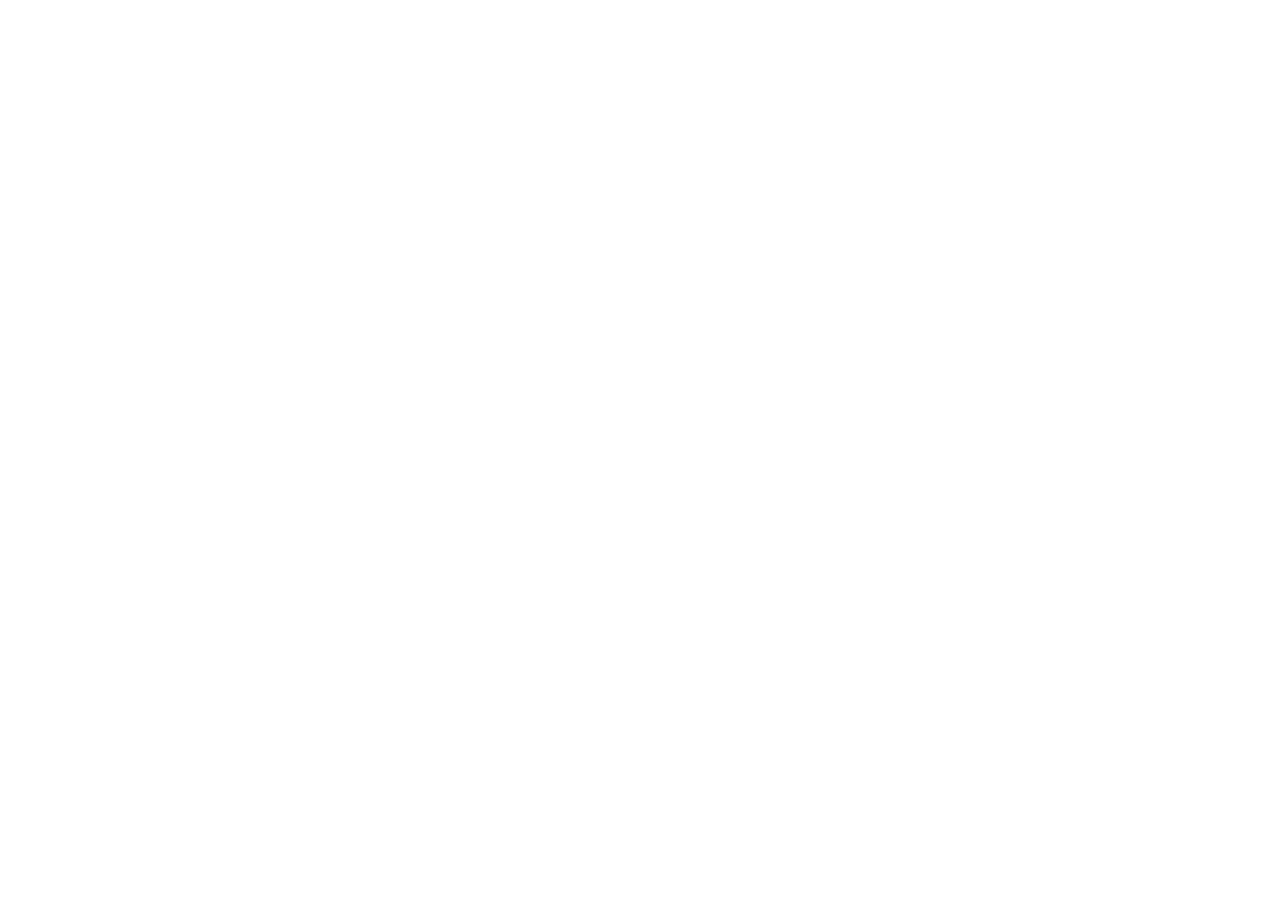
==== commit 5a07f084: "Redirect previous Skin Red links to new site" ====
--- a/index.html
+++ b/index.html
@@ -3,224 +3,13 @@
 <head>
   <meta charset="UTF-8">
   <meta name="viewport" content="width=device-width, initial-scale=1.0">
-  <meta name="description" content="Skin Red Native Bikes. Descubrí la Sioux rodado 27,5, conocé sus tres colores y elegí tu versión.">
-  <meta property="og:title" content="Skin Red — Native Bikes">
+  <meta http-equiv="refresh" content="0;url=https://skinred-bikes.onrender.com/">
   <title>Skin Red — Native Bikes</title>
-  <link rel="preconnect" href="https://fonts.googleapis.com">
-  <link rel="preconnect" href="https://fonts.gstatic.com" crossorigin>
-  <link href="https://fonts.googleapis.com/css2?family=Barlow+Condensed:wght@500;600;700;800&family=Manrope:wght@400;500;600;700&display=swap" rel="stylesheet">
-  <link rel="stylesheet" href="https://cdnjs.cloudflare.com/ajax/libs/font-awesome/6.5.2/css/all.min.css">
-  <link rel="stylesheet" href="styles.css">
+  <script>
+    window.location.replace("https://skinred-bikes.onrender.com" + window.location.pathname + window.location.search + window.location.hash);
+  </script>
 </head>
 <body>
-  <div class="announcement" aria-label="Información del catálogo">
-    <span>SKIN RED · NATIVE BIKES</span>
-    <span>Colección Sioux / 2026</span>
-    <span>Precios de lista + IVA</span>
-  </div>
-
-  <header class="site-header">
-    <button class="icon-button menu-toggle" aria-label="Abrir menú" aria-expanded="false">
-      <span></span><span></span>
-    </button>
-    <a class="wordmark" href="index.html" aria-label="Skin Red, inicio">
-      <span>SKIN<strong>RED</strong></span><small>NATIVE BIKES</small>
-    </a>
-    <nav class="desktop-nav" aria-label="Navegación principal">
-      <a href="#modelos">Modelos</a>
-      <a href="#sioux">La Sioux</a>
-      <a href="#elige">Elegí tu versión</a>
-    </nav>
-    <div class="header-actions">
-      <button class="icon-button search-toggle" aria-label="Buscar"><i class="fa-solid fa-magnifying-glass"></i></button>
-      <a class="icon-button cart-link" href="carrito.html" aria-label="Ver carrito">
-        <i class="fa-solid fa-bag-shopping"></i><span class="cart-count" data-cart-count>0</span>
-      </a>
-    </div>
-  </header>
-
-  <aside class="mobile-menu" aria-hidden="true">
-    <div class="mobile-menu-top">
-      <span>MENÚ</span>
-      <button class="icon-button menu-close" aria-label="Cerrar menú"><i class="fa-solid fa-xmark"></i></button>
-    </div>
-    <nav>
-      <a href="#modelos">Modelos</a>
-      <a href="#sioux">La Sioux</a>
-      <a href="#elige">Elegí tu versión</a>
-      <a href="carrito.html">Carrito</a>
-    </nav>
-    <p>Skin Red · Native Bikes</p>
-  </aside>
-  <div class="menu-backdrop"></div>
-
-  <div class="search-panel" aria-hidden="true">
-    <button class="search-close" aria-label="Cerrar búsqueda"><i class="fa-solid fa-xmark"></i></button>
-    <label for="site-search">Buscar en la selección</label>
-    <div class="search-field">
-      <input id="site-search" type="search" placeholder="Sioux, blanco, negro..." autocomplete="off">
-      <i class="fa-solid fa-magnifying-glass"></i>
-    </div>
-    <div class="search-results" aria-live="polite"></div>
-  </div>
-
-  <main>
-    <section class="hero" aria-labelledby="hero-title">
-      <div class="hero-copy">
-        <p class="eyebrow">Skin Red / Native Bikes</p>
-        <h1 id="hero-title">Hecha para<br><em>salir.</em></h1>
-        <p class="hero-description">Conocé la Sioux: rodado 27,5, 21 velocidades y tres versiones para elegir tu próxima aventura.</p>
-        <a class="button button-accent" href="#modelos">Explorar modelos <i class="fa-solid fa-arrow-right"></i></a>
-        <div class="hero-footnote"><span>COLECCIÓN SIOUX</span><span>2026</span></div>
-      </div>
-      <div class="hero-visual">
-        <img src="assets/images/skinred/hero.jpg" alt="Bicicleta Skin Red en un paisaje de montaña; imagen de portada del catálogo">
-        <span class="hero-image-caption">NATIVE BIKES / LA MONTAÑA LLAMA</span>
-      </div>
-    </section>
-
-    <section class="trust-strip" aria-label="Características de la Sioux">
-      <article><i class="fa-solid fa-bicycle"></i><div><strong>Rodado 27,5</strong><span>Serie Sioux Dama</span></div></article>
-      <article><i class="fa-solid fa-gears"></i><div><strong>21 velocidades</strong><span>Configuración del catálogo</span></div></article>
-      <article><i class="fa-solid fa-screwdriver-wrench"></i><div><strong>Componentes Shimano</strong><span>Manija, plato, palanca y cambio</span></div></article>
-      <article><i class="fa-solid fa-ruler-combined"></i><div><strong>Talles 15 y 17</strong><span>Según ficha de producto</span></div></article>
-    </section>
-
-    <section class="catalog section-pad" id="modelos" aria-labelledby="catalog-title">
-      <div class="section-heading fade-in">
-        <div>
-          <p class="eyebrow dark">Colección Skin Red</p>
-          <h2 id="catalog-title">Elegí tu<br><em>Sioux.</em></h2>
-        </div>
-        <p>La Sioux se presenta en tres terminaciones. Encontrá la que mejor va con tu estilo y conocé cada detalle.</p>
-      </div>
-      <div class="filters fade-in" role="group" aria-label="Filtrar por color">
-        <button class="filter active" data-filter="todos">Todas <span>03</span></button>
-        <button class="filter" data-filter="blanco">Blanco <span>01</span></button>
-        <button class="filter" data-filter="negro">Negro <span>02</span></button>
-      </div>
-      <div class="product-grid" data-product-grid></div>
-      <p class="catalog-note">Precios de lista expresados sin IVA. Disponibilidad y condiciones comerciales sujetas a confirmación.</p>
-    </section>
-
-    <section class="finder section-pad" id="elige" aria-labelledby="finder-title">
-      <div class="finder-intro fade-in">
-        <p class="eyebrow">Encontrá tu versión</p>
-        <h2 id="finder-title">Una Sioux.<br><em>Tu estilo.</em></h2>
-        <p>Elegí la terminación y el talle que buscás. Te mostramos la versión exacta para que puedas ver sus detalles y sumarla a tu selección.</p>
-        <div class="finder-highlights" aria-label="Datos de la línea Sioux">
-          <span><strong>27,5</strong> Rodado</span>
-          <span><strong>21</strong> Velocidades</span>
-          <span><strong>15 / 17</strong> Talles</span>
-        </div>
-      </div>
-      <div class="finder-panel fade-in">
-        <form class="finder-form" data-finder-form>
-          <fieldset>
-            <legend>Elegí el color</legend>
-            <div class="finder-colors">
-              <label class="finder-color">
-                <input type="radio" name="color" value="sioux-blanco" required>
-                <span class="finder-swatch finder-swatch-white"></span>
-                <span>Blanco</span>
-              </label>
-              <label class="finder-color">
-                <input type="radio" name="color" value="sioux-negro-brillante">
-                <span class="finder-swatch finder-swatch-gloss"></span>
-                <span>Negro brillante</span>
-              </label>
-              <label class="finder-color">
-                <input type="radio" name="color" value="sioux-negro-mate">
-                <span class="finder-swatch finder-swatch-matte"></span>
-                <span>Negro mate</span>
-              </label>
-            </div>
-          </fieldset>
-          <fieldset>
-            <legend>Elegí el talle</legend>
-            <div class="finder-sizes">
-              <label><input type="radio" name="size" value="15" required><span>15</span></label>
-              <label><input type="radio" name="size" value="17"><span>17</span></label>
-            </div>
-          </fieldset>
-          <button class="button button-accent finder-submit" type="submit">Ver mi Sioux <i class="fa-solid fa-arrow-right"></i></button>
-        </form>
-        <div class="finder-result" data-finder-result hidden aria-live="polite"></div>
-      </div>
-    </section>
-
-    <section class="split-story" id="sioux">
-      <div class="story-image fade-in">
-        <img src="assets/images/skinred/sioux-negro-mate.jpg" alt="Skin Red Sioux en negro mate sobre fondo blanco" loading="lazy">
-        <span class="image-index">SKIN RED / SIOUX</span>
-      </div>
-      <div class="story-copy fade-in">
-        <p class="eyebrow">Una línea, tres expresiones</p>
-        <h2>Tu camino.<br>Tu versión.</h2>
-        <p>La Sioux combina rodado 27,5 y 21 velocidades. En esta selección se presenta en blanco, negro brillante y negro mate.</p>
-        <ul>
-          <li><i class="fa-solid fa-circle-check"></i> Rodado 27,5</li>
-          <li><i class="fa-solid fa-circle-check"></i> 21 velocidades</li>
-          <li><i class="fa-solid fa-circle-check"></i> Talles 15 y 17</li>
-        </ul>
-        <a class="text-link" href="#modelos">Comparar versiones <i class="fa-solid fa-arrow-right"></i></a>
-      </div>
-    </section>
-
-    <section class="questions section-pad" id="preguntas" aria-labelledby="questions-title">
-      <div class="questions-heading fade-in">
-        <p class="eyebrow dark">Lo que querés saber</p>
-        <h2 id="questions-title">La Sioux,<br><em>en detalle.</em></h2>
-        <p>Las respuestas clave para comparar las versiones de la línea.</p>
-      </div>
-      <div class="question-list fade-in">
-        <details>
-          <summary>¿Qué diferencias hay entre las tres versiones?<i class="fa-solid fa-plus" aria-hidden="true"></i></summary>
-          <p>La selección incluye blanco, negro brillante y negro mate. Las tres comparten rodado 27,5, 21 velocidades y los datos técnicos publicados para la Sioux Dama.</p>
-        </details>
-        <details>
-          <summary>¿En qué talles está disponible?<i class="fa-solid fa-plus" aria-hidden="true"></i></summary>
-          <p>La Sioux Dama se presenta en talles 15 y 17.</p>
-        </details>
-        <details>
-          <summary>¿Qué componentes Shimano incluye?<i class="fa-solid fa-plus" aria-hidden="true"></i></summary>
-          <p>La configuración incluye manija, plato, palanca y cambio Shimano.</p>
-        </details>
-        <details>
-          <summary>¿Los precios incluyen IVA?<i class="fa-solid fa-plus" aria-hidden="true"></i></summary>
-          <p>No. Los importes publicados son precios de lista expresados sin IVA.</p>
-        </details>
-      </div>
-    </section>
-
-    <section class="feature-banner section-pad">
-      <div class="feature-copy fade-in">
-        <p class="eyebrow">El próximo paso</p>
-        <h2>Encontrá<br><em>tu Sioux.</em></h2>
-        <p>Tres terminaciones, dos talles y una elección que empieza con vos. Configurá la versión que más te gusta y descubrí todos sus detalles.</p>
-        <a class="button button-light" href="#elige">Elegir mi versión <i class="fa-solid fa-arrow-right"></i></a>
-      </div>
-      <div class="feature-mark" aria-hidden="true">SIOUX</div>
-    </section>
-  </main>
-
-  <footer class="footer">
-    <div class="footer-main">
-      <a class="wordmark footer-brand" href="index.html"><span>SKIN<strong>RED</strong></span><small>NATIVE BIKES</small></a>
-      <p>Skin Red Native Bikes.<br>Hecha para salir.</p>
-      <nav class="footer-links" aria-label="Navegación del pie">
-        <a href="#modelos">Modelos</a>
-        <a href="#sioux">La Sioux</a>
-        <a href="#elige">Elegí tu versión</a>
-        <a href="carrito.html">Carrito</a>
-      </nav>
-      <p class="footer-note">Precios de lista + IVA.<br>Disponibilidad a confirmar.</p>
-    </div>
-    <div class="footer-bottom"><span>© 2026 Skin Red</span><span>Native Bikes · Hecha para salir</span></div>
-    <div class="footer-credit">Hecho por <a href="https://zigodev.com.ar" target="_blank" rel="noopener noreferrer">zigodev</a></div>
-  </footer>
-  <div class="toast" role="status" aria-live="polite"></div>
-  <script src="debugDefaults.js"></script>
-  <script src="main.js"></script>
+  <p>Continuá en <a href="https://skinred-bikes.onrender.com/">Skin Red Native Bikes</a>.</p>
 </body>
 </html>
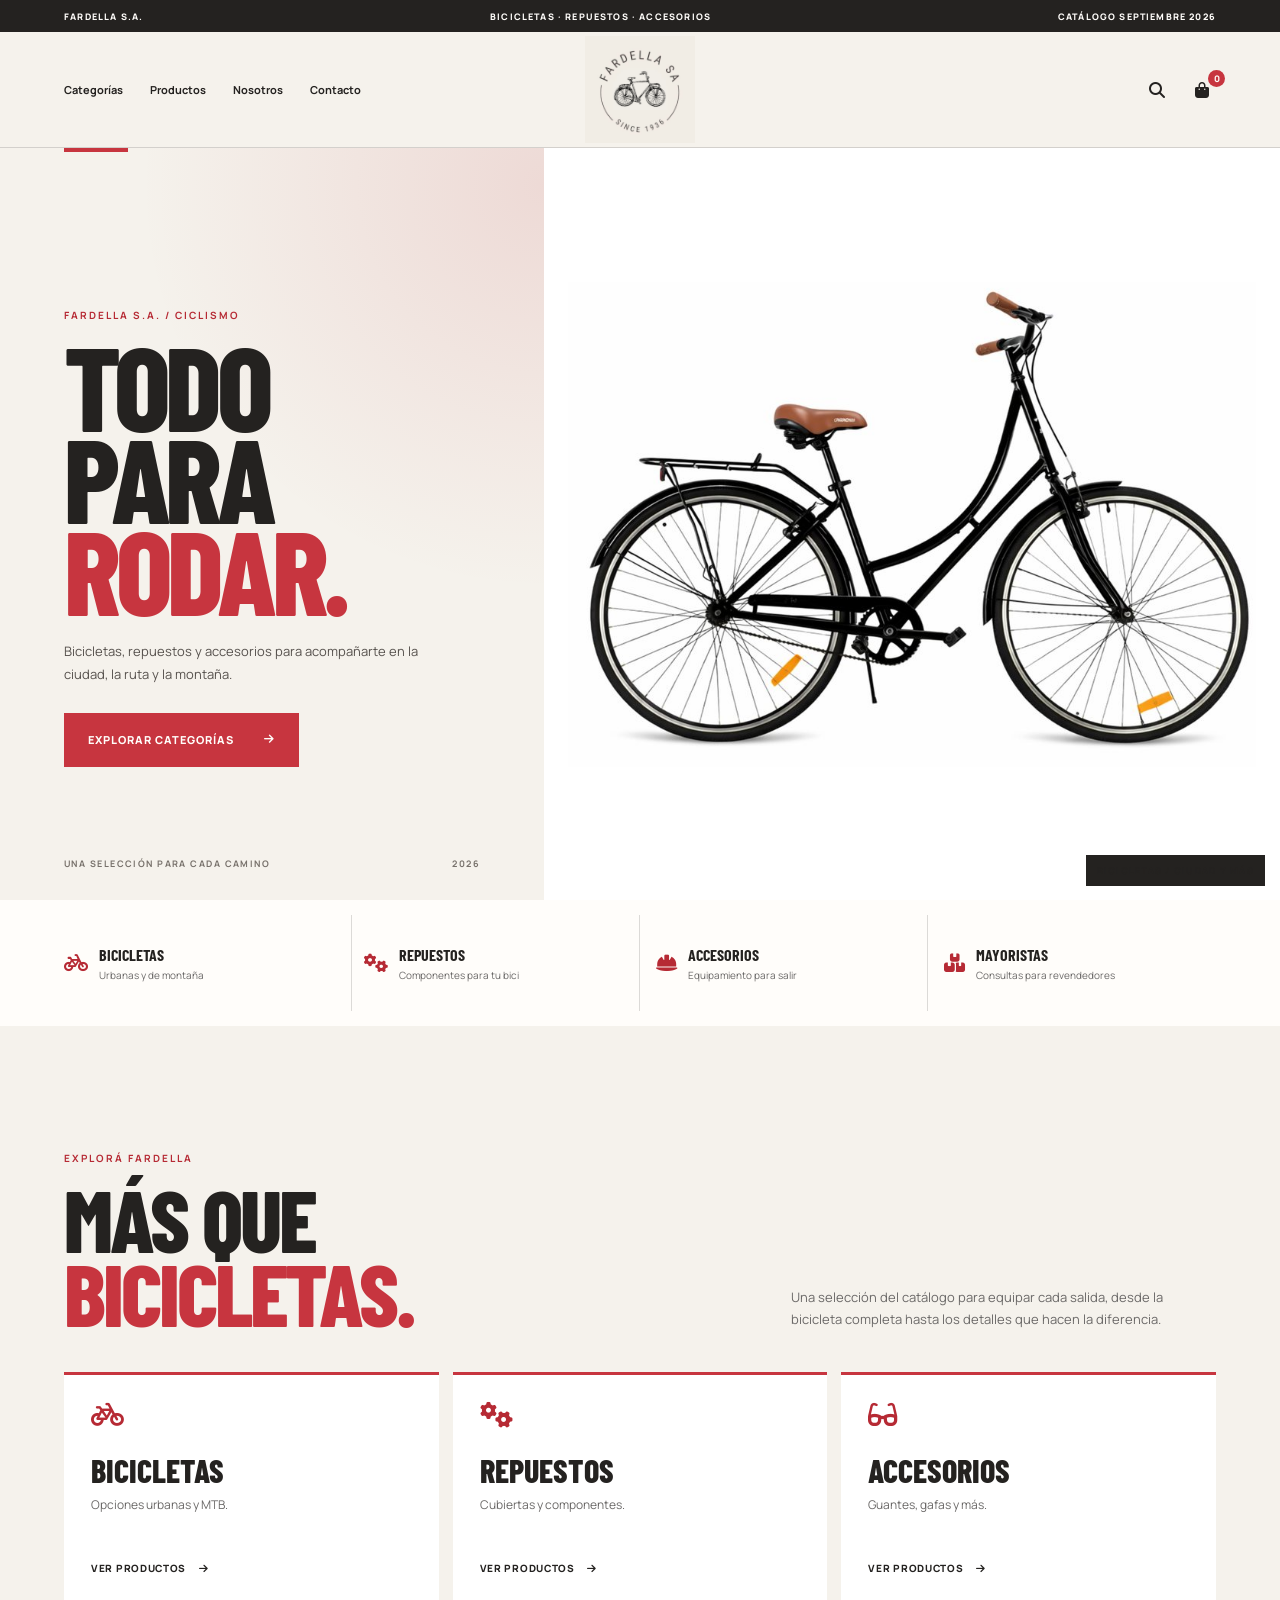
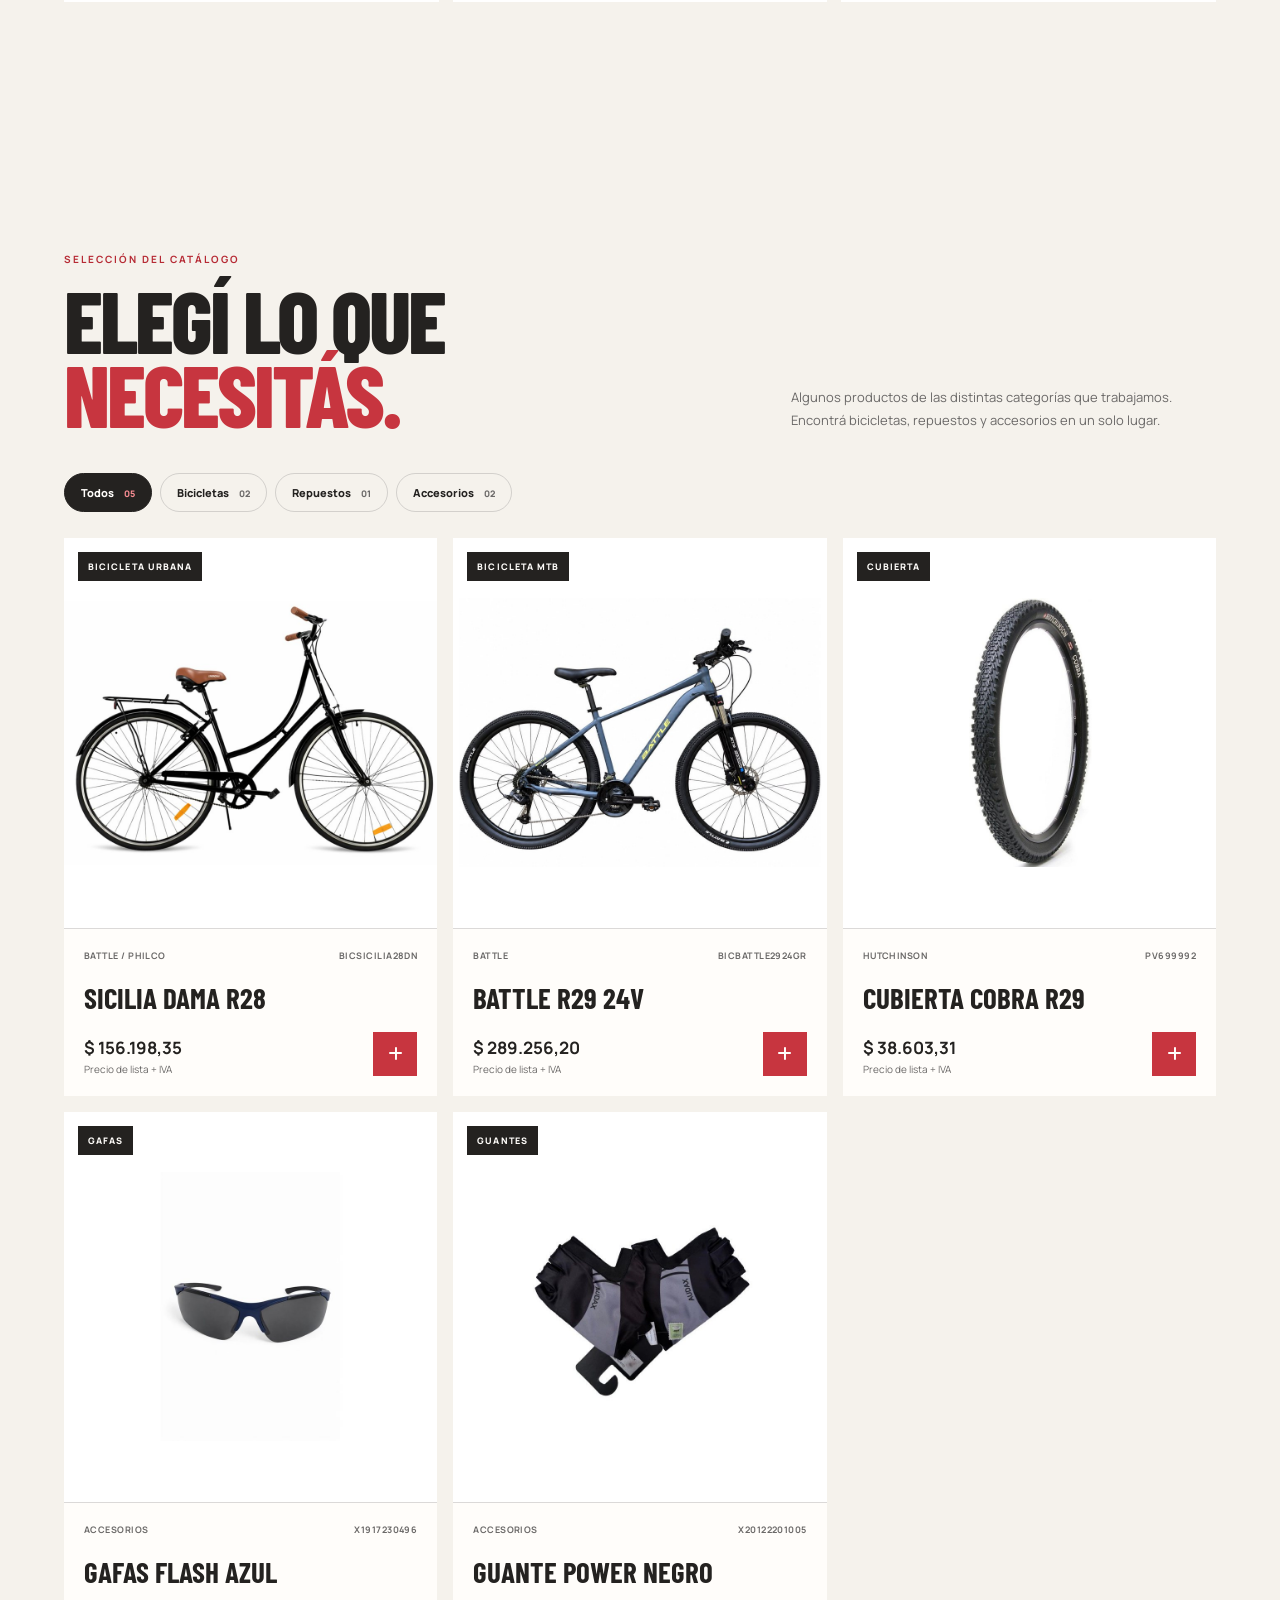
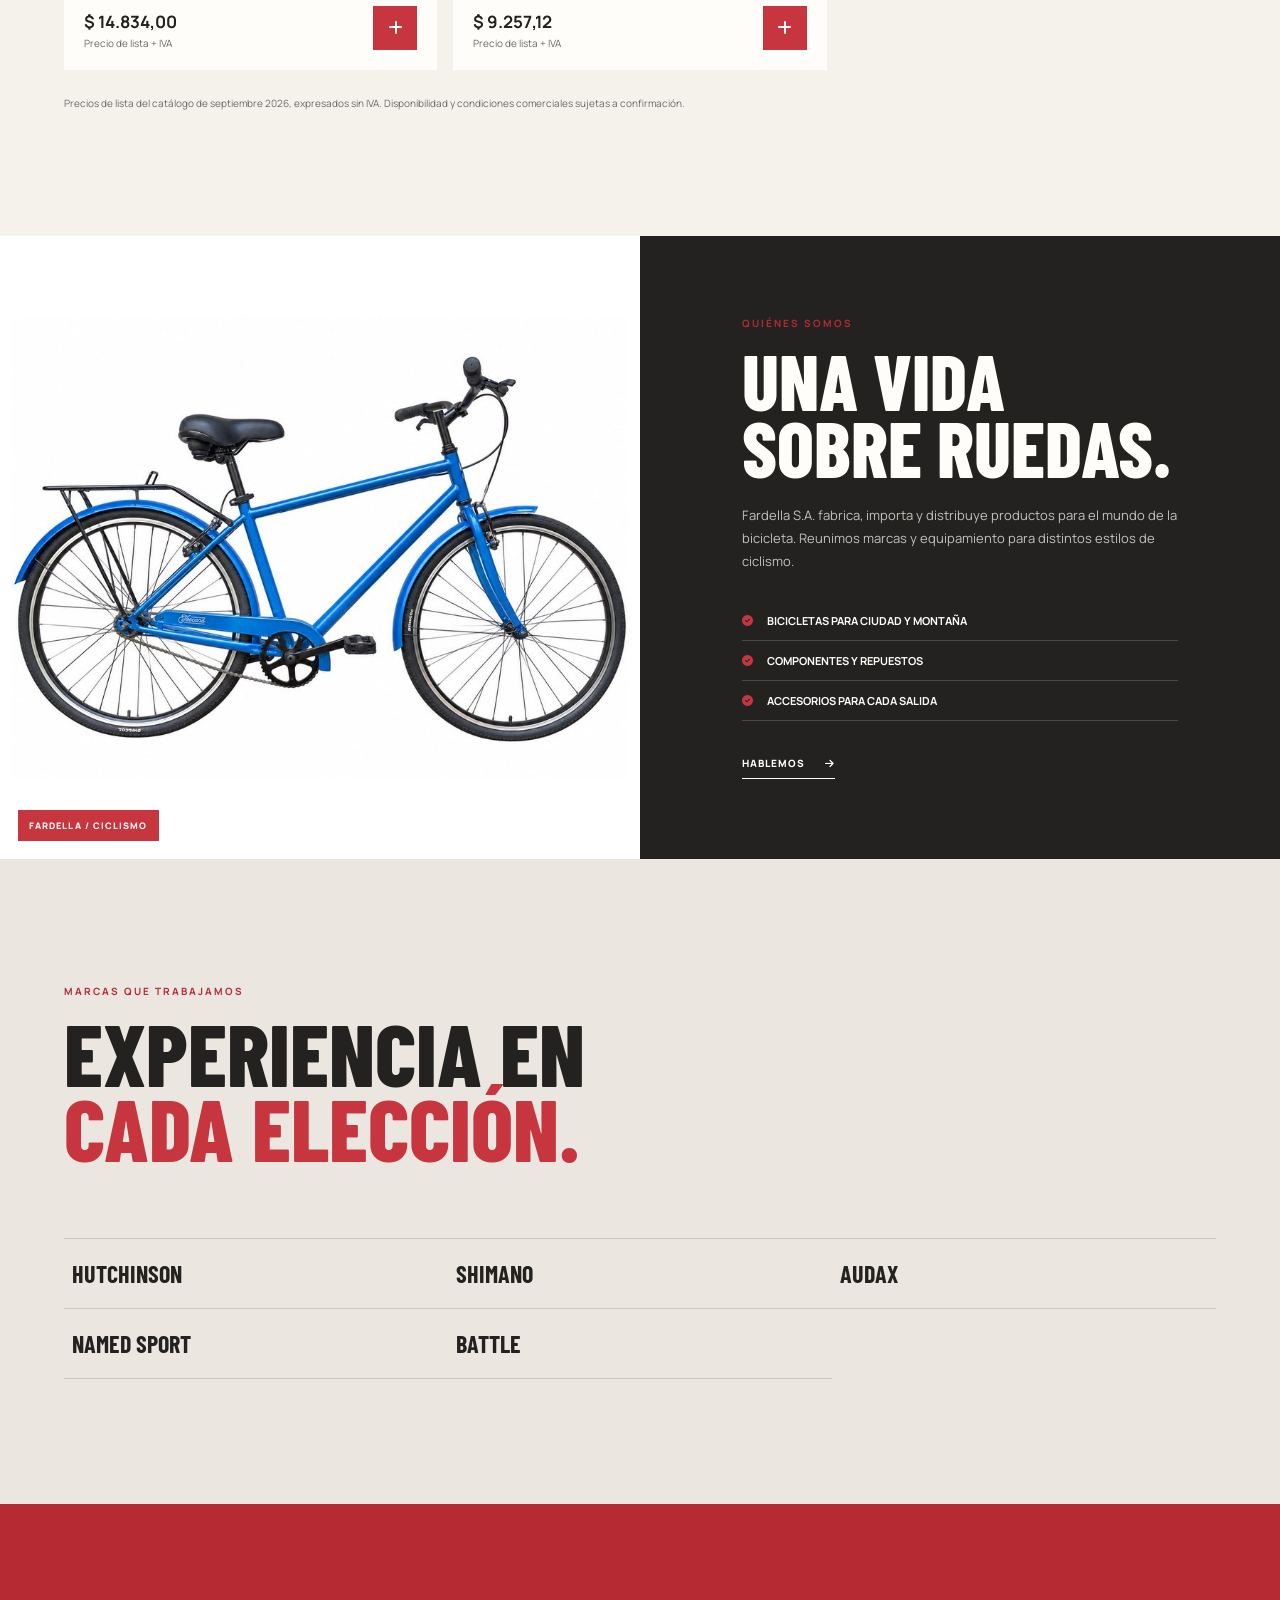
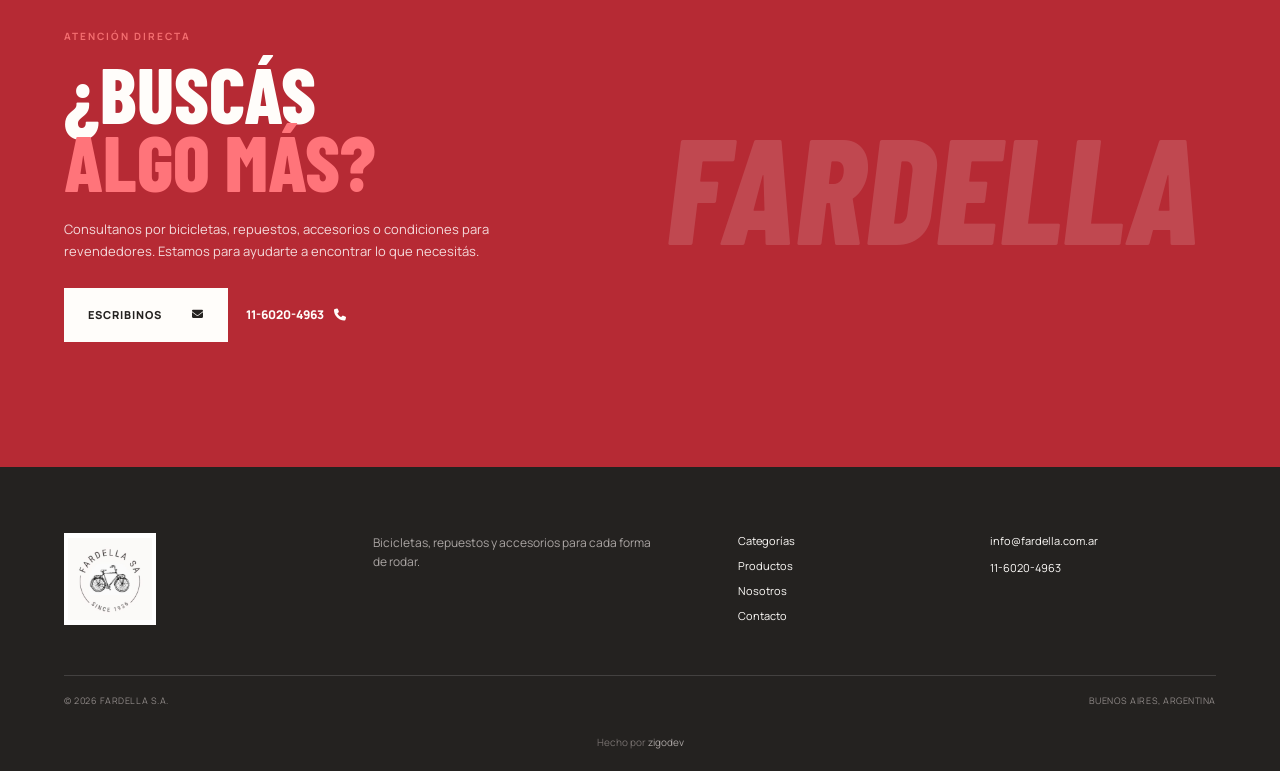
==== commit a709c1f8: "Rebrand storefront for Fardella product range" ====
--- a/index.html
+++ b/index.html
@@ -3,13 +3,102 @@
 <head>
   <meta charset="UTF-8">
   <meta name="viewport" content="width=device-width, initial-scale=1.0">
-  <meta http-equiv="refresh" content="0;url=https://skinred-bikes.onrender.com/">
-  <title>Skin Red — Native Bikes</title>
-  <script>
-    window.location.replace("https://skinred-bikes.onrender.com" + window.location.pathname + window.location.search + window.location.hash);
-  </script>
+  <meta name="description" content="Fardella S.A.: bicicletas, componentes y accesorios para cada forma de rodar. Explorá una selección del catálogo y consultanos.">
+  <meta property="og:title" content="Fardella S.A. — Todo para rodar">
+  <title>Fardella S.A. — Todo para rodar</title>
+  <link rel="preconnect" href="https://fonts.googleapis.com">
+  <link rel="preconnect" href="https://fonts.gstatic.com" crossorigin>
+  <link href="https://fonts.googleapis.com/css2?family=Barlow+Condensed:wght@500;600;700;800&family=Manrope:wght@400;500;600;700&display=swap" rel="stylesheet">
+  <link rel="stylesheet" href="https://cdnjs.cloudflare.com/ajax/libs/font-awesome/6.5.2/css/all.min.css">
+  <link rel="stylesheet" href="styles.css">
 </head>
-<body>
-  <p>Continuá en <a href="https://skinred-bikes.onrender.com/">Skin Red Native Bikes</a>.</p>
+<body class="fardella-site">
+  <div class="announcement"><span>FARDELLA S.A.</span><span>Bicicletas · Repuestos · Accesorios</span><span>Catálogo septiembre 2026</span></div>
+  <header class="site-header">
+    <button class="icon-button menu-toggle" aria-label="Abrir menú" aria-expanded="false"><span></span><span></span></button>
+    <a class="wordmark" href="index.html" aria-label="Fardella S.A., inicio"><img src="assets/images/fardella/logo.png" alt="Fardella S.A."></a>
+    <nav class="desktop-nav" aria-label="Navegación principal"><a href="#categorias">Categorías</a><a href="#productos">Productos</a><a href="#nosotros">Nosotros</a><a href="#contacto">Contacto</a></nav>
+    <div class="header-actions"><button class="icon-button search-toggle" aria-label="Buscar"><i class="fa-solid fa-magnifying-glass"></i></button><a class="icon-button cart-link" href="carrito.html" aria-label="Ver selección"><i class="fa-solid fa-bag-shopping"></i><span class="cart-count" data-cart-count>0</span></a></div>
+  </header>
+  <aside class="mobile-menu" aria-hidden="true">
+    <div class="mobile-menu-top"><span>MENÚ</span><button class="icon-button menu-close" aria-label="Cerrar menú"><i class="fa-solid fa-xmark"></i></button></div>
+    <nav><a href="#categorias">Categorías</a><a href="#productos">Productos</a><a href="#nosotros">Nosotros</a><a href="#contacto">Contacto</a></nav>
+    <p>Todo para disfrutar del ciclismo.</p>
+  </aside>
+  <div class="menu-backdrop"></div>
+  <div class="search-panel" aria-hidden="true">
+    <button class="search-close" aria-label="Cerrar búsqueda"><i class="fa-solid fa-xmark"></i></button>
+    <label for="site-search">Buscar productos</label>
+    <div class="search-field"><input id="site-search" type="search" placeholder="Bicicletas, cubiertas, guantes..." autocomplete="off"><i class="fa-solid fa-magnifying-glass"></i></div>
+    <div class="search-results" aria-live="polite"></div>
+  </div>
+  <main>
+    <section class="hero" aria-labelledby="hero-title">
+      <div class="hero-copy">
+        <p class="eyebrow">Fardella S.A. / Ciclismo</p>
+        <h1 id="hero-title">Todo para<br><em>rodar.</em></h1>
+        <p class="hero-description">Bicicletas, repuestos y accesorios para acompañarte en la ciudad, la ruta y la montaña.</p>
+        <a class="button button-accent" href="#categorias">Explorar categorías <i class="fa-solid fa-arrow-right"></i></a>
+        <div class="hero-footnote"><span>UNA SELECCIÓN PARA CADA CAMINO</span><span>2026</span></div>
+      </div>
+      <div class="hero-visual"><img src="assets/images/fardella/sicilia-negra.jpg" alt="Bicicleta urbana Sicilia negra del catálogo Fardella"><span class="hero-image-caption">BICICLETAS / CIUDAD Y MÁS</span></div>
+    </section>
+
+    <section class="trust-strip" aria-label="Qué encontrás en Fardella">
+      <article><i class="fa-solid fa-bicycle"></i><div><strong>Bicicletas</strong><span>Urbanas y de montaña</span></div></article>
+      <article><i class="fa-solid fa-gears"></i><div><strong>Repuestos</strong><span>Componentes para tu bici</span></div></article>
+      <article><i class="fa-solid fa-helmet-safety"></i><div><strong>Accesorios</strong><span>Equipamiento para salir</span></div></article>
+      <article><i class="fa-solid fa-boxes-stacked"></i><div><strong>Mayoristas</strong><span>Consultas para revendedores</span></div></article>
+    </section>
+
+    <section class="categories section-pad" id="categorias">
+      <div class="section-heading fade-in"><div><p class="eyebrow dark">Explorá Fardella</p><h2>Más que<br><em>bicicletas.</em></h2></div><p>Una selección del catálogo para equipar cada salida, desde la bicicleta completa hasta los detalles que hacen la diferencia.</p></div>
+      <div class="category-grid">
+        <a class="category-card" href="#productos" data-category-link="bicicletas"><i class="fa-solid fa-bicycle"></i><h3>Bicicletas</h3><p>Opciones urbanas y MTB.</p><span>Ver productos <i class="fa-solid fa-arrow-right"></i></span></a>
+        <a class="category-card" href="#productos" data-category-link="repuestos"><i class="fa-solid fa-gears"></i><h3>Repuestos</h3><p>Cubiertas y componentes.</p><span>Ver productos <i class="fa-solid fa-arrow-right"></i></span></a>
+        <a class="category-card" href="#productos" data-category-link="accesorios"><i class="fa-solid fa-glasses"></i><h3>Accesorios</h3><p>Guantes, gafas y más.</p><span>Ver productos <i class="fa-solid fa-arrow-right"></i></span></a>
+      </div>
+    </section>
+
+    <section class="catalog section-pad" id="productos" aria-labelledby="catalog-title">
+      <div class="section-heading fade-in"><div><p class="eyebrow dark">Selección del catálogo</p><h2 id="catalog-title">Elegí lo que<br><em>necesitás.</em></h2></div><p>Algunos productos de las distintas categorías que trabajamos. Encontrá bicicletas, repuestos y accesorios en un solo lugar.</p></div>
+      <div class="filters fade-in" role="group" aria-label="Filtrar productos">
+        <button class="filter active" data-filter="todos">Todos <span>05</span></button>
+        <button class="filter" data-filter="bicicletas">Bicicletas <span>02</span></button>
+        <button class="filter" data-filter="repuestos">Repuestos <span>01</span></button>
+        <button class="filter" data-filter="accesorios">Accesorios <span>02</span></button>
+      </div>
+      <div class="product-grid" data-product-grid></div>
+      <p class="catalog-note">Precios de lista del catálogo de septiembre 2026, expresados sin IVA. Disponibilidad y condiciones comerciales sujetas a confirmación.</p>
+    </section>
+
+    <section class="split-story" id="nosotros">
+      <div class="story-image"><img src="assets/images/fardella/toscana-azul.jpg" alt="Bicicleta urbana Toscana azul del catálogo Fardella" loading="lazy"><span class="image-index">FARDELLA / CICLISMO</span></div>
+      <div class="story-copy">
+        <p class="eyebrow">Quiénes somos</p><h2>Una vida<br>sobre ruedas.</h2>
+        <p>Fardella S.A. fabrica, importa y distribuye productos para el mundo de la bicicleta. Reunimos marcas y equipamiento para distintos estilos de ciclismo.</p>
+        <ul><li><i class="fa-solid fa-circle-check"></i> Bicicletas para ciudad y montaña</li><li><i class="fa-solid fa-circle-check"></i> Componentes y repuestos</li><li><i class="fa-solid fa-circle-check"></i> Accesorios para cada salida</li></ul>
+        <a class="text-link" href="mailto:info@fardella.com.ar">Hablemos <i class="fa-solid fa-arrow-right"></i></a>
+      </div>
+    </section>
+
+    <section class="brands section-pad" aria-labelledby="brands-title">
+      <p class="eyebrow dark">Marcas que trabajamos</p>
+      <h2 id="brands-title">Experiencia en<br><em>cada elección.</em></h2>
+      <div class="brand-list"><span>Hutchinson</span><span>Shimano</span><span>Audax</span><span>Named Sport</span><span>Battle</span></div>
+    </section>
+
+    <section class="feature-banner section-pad" id="contacto">
+      <div class="feature-copy"><p class="eyebrow">Atención directa</p><h2>¿Buscás<br><em>algo más?</em></h2><p>Consultanos por bicicletas, repuestos, accesorios o condiciones para revendedores. Estamos para ayudarte a encontrar lo que necesitás.</p><div class="contact-actions"><a class="button button-light" href="mailto:info@fardella.com.ar">Escribinos <i class="fa-solid fa-envelope"></i></a><a class="contact-phone" href="tel:+541160204963">11-6020-4963 <i class="fa-solid fa-phone"></i></a></div></div>
+      <div class="feature-mark" aria-hidden="true">FARDELLA</div>
+    </section>
+  </main>
+  <footer class="footer">
+    <div class="footer-main"><a class="wordmark footer-brand" href="index.html"><img src="assets/images/fardella/logo.png" alt="Fardella S.A."></a><p>Bicicletas, repuestos y accesorios para cada forma de rodar.</p><nav class="footer-links" aria-label="Navegación del pie"><a href="#categorias">Categorías</a><a href="#productos">Productos</a><a href="#nosotros">Nosotros</a><a href="#contacto">Contacto</a></nav><div class="footer-contact"><a href="mailto:info@fardella.com.ar">info@fardella.com.ar</a><a href="tel:+541160204963">11-6020-4963</a></div></div>
+    <div class="footer-bottom"><span>© 2026 Fardella S.A.</span><span>Buenos Aires, Argentina</span></div>
+    <div class="footer-credit">Hecho por <a href="https://zigodev.com.ar" target="_blank" rel="noopener noreferrer">zigodev</a></div>
+  </footer>
+  <div class="toast" role="status" aria-live="polite"></div>
+  <script src="main.js"></script>
 </body>
 </html>
--- a/styles.css
+++ b/styles.css
@@ -0,0 +1,2255 @@
+/* Identidad y base */
+:root {
+  --ink: #131315;
+  --ink-soft: #202023;
+  --red: #a51f2a;
+  --red-bright: #d92735;
+  --paper: #f4f2ee;
+  --white: #fffefa;
+  --muted: #6b6968;
+  --line: rgba(19, 19, 21, .15);
+  --display: "Barlow Condensed", sans-serif;
+  --body: "Manrope", sans-serif;
+  --pad: clamp(20px, 5vw, 78px);
+}
+
+* {
+  box-sizing: border-box;
+}
+
+html {
+  scroll-behavior: smooth;
+}
+
+body {
+  margin: 0;
+  overflow-x: hidden;
+  background: var(--paper);
+  color: var(--ink);
+  font-family: var(--body);
+}
+
+a {
+  color: inherit;
+  text-decoration: none;
+}
+
+button,
+input {
+  font: inherit;
+}
+
+button {
+  color: inherit;
+}
+
+img {
+  display: block;
+  max-width: 100%;
+}
+
+h1,
+h2,
+h3,
+p {
+  margin-top: 0;
+}
+
+[hidden] {
+  display: none !important;
+}
+
+.section-pad {
+  padding: 95px var(--pad);
+}
+
+.eyebrow {
+  margin-bottom: 17px;
+  color: #f46e70;
+  font-size: 10px;
+  font-weight: 700;
+  letter-spacing: .2em;
+  text-transform: uppercase;
+}
+
+.eyebrow.dark {
+  color: var(--red);
+}
+
+.button {
+  min-height: 54px;
+  padding: 0 23px;
+  display: inline-flex;
+  align-items: center;
+  justify-content: space-between;
+  gap: 30px;
+  border: 1px solid transparent;
+  font-size: 11px;
+  font-weight: 800;
+  letter-spacing: .09em;
+  text-transform: uppercase;
+  cursor: pointer;
+  transition: transform .25s, background .25s;
+}
+
+.button:hover {
+  transform: translateY(-3px);
+}
+
+.button-accent {
+  background: var(--red-bright);
+  color: var(--white);
+}
+
+.button-accent:hover {
+  background: var(--red);
+}
+
+.button-light {
+  background: var(--white);
+  color: var(--ink);
+}
+
+.button-dark {
+  background: var(--ink);
+  color: var(--white);
+}
+
+/* Barra y navegación */
+.announcement {
+  min-height: 32px;
+  padding: 8px var(--pad);
+  display: flex;
+  align-items: center;
+  justify-content: space-between;
+  gap: 15px;
+  background: var(--red-bright);
+  color: var(--white);
+  font-size: 9px;
+  font-weight: 800;
+  letter-spacing: .13em;
+  text-transform: uppercase;
+}
+
+.announcement span:nth-child(2) {
+  display: none;
+}
+
+.site-header {
+  position: relative;
+  z-index: 10;
+  height: 76px;
+  padding: 0 var(--pad);
+  display: grid;
+  grid-template-columns: 1fr auto 1fr;
+  align-items: center;
+  background: var(--ink);
+  color: var(--white);
+}
+
+.icon-button {
+  padding: 0;
+  display: grid;
+  place-items: center;
+  border: 0;
+  background: transparent;
+  cursor: pointer;
+}
+
+.menu-toggle {
+  width: 34px;
+  height: 34px;
+  justify-self: start;
+  align-content: center;
+  gap: 6px;
+}
+
+.menu-toggle span {
+  width: 26px;
+  height: 2px;
+  display: block;
+  background: currentColor;
+}
+
+.menu-toggle span:last-child {
+  width: 18px;
+}
+
+.wordmark {
+  display: flex;
+  flex-direction: column;
+  align-items: center;
+  width: max-content;
+  font-family: var(--display);
+  font-style: italic;
+  font-weight: 800;
+  line-height: .76;
+  letter-spacing: -.055em;
+}
+
+.site-header > .wordmark {
+  grid-column: 2;
+  grid-row: 1;
+}
+
+.wordmark span {
+  font-size: 29px;
+}
+
+.wordmark strong {
+  color: var(--red-bright);
+}
+
+.wordmark small {
+  margin-top: 9px;
+  padding-left: .55em;
+  font-family: var(--body);
+  font-size: 6px;
+  font-style: normal;
+  font-weight: 600;
+  letter-spacing: .55em;
+}
+
+.desktop-nav {
+  display: none;
+}
+
+.header-actions {
+  justify-self: end;
+  display: flex;
+  align-items: center;
+  gap: 17px;
+}
+
+.header-actions .icon-button {
+  width: 28px;
+  height: 36px;
+  font-size: 16px;
+}
+
+.cart-link {
+  position: relative;
+}
+
+.cart-count {
+  position: absolute;
+  top: -2px;
+  right: -9px;
+  min-width: 17px;
+  height: 17px;
+  padding: 0 3px;
+  display: grid;
+  place-items: center;
+  border-radius: 50%;
+  background: var(--red-bright);
+  color: var(--white);
+  font-size: 9px;
+  font-weight: 800;
+}
+
+.mobile-menu {
+  position: fixed;
+  inset: 0 0 0 auto;
+  z-index: 101;
+  width: min(88vw, 430px);
+  padding: 27px;
+  display: flex;
+  flex-direction: column;
+  background: var(--ink);
+  color: var(--white);
+  transform: translateX(101%);
+  transition: transform .4s ease;
+}
+
+.mobile-menu.open {
+  transform: translateX(0);
+}
+
+.mobile-menu-top {
+  display: flex;
+  justify-content: space-between;
+  align-items: center;
+  font-size: 11px;
+  font-weight: 700;
+  letter-spacing: .15em;
+}
+
+.menu-close {
+  color: var(--white);
+  font-size: 21px;
+}
+
+.mobile-menu nav {
+  margin: auto 0;
+  display: flex;
+  flex-direction: column;
+}
+
+.mobile-menu nav a {
+  padding: 16px 0;
+  border-bottom: 1px solid rgba(255, 255, 255, .18);
+  font-family: var(--display);
+  font-size: 37px;
+  font-weight: 700;
+  text-transform: uppercase;
+}
+
+.mobile-menu > p {
+  color: #bdb9b7;
+  font-size: 12px;
+}
+
+.menu-backdrop {
+  position: fixed;
+  inset: 0;
+  z-index: 100;
+  background: rgba(0, 0, 0, .62);
+  opacity: 0;
+  visibility: hidden;
+  transition: opacity .3s, visibility .3s;
+}
+
+.menu-backdrop.open {
+  opacity: 1;
+  visibility: visible;
+}
+
+.search-panel {
+  position: fixed;
+  inset: 0;
+  z-index: 120;
+  padding: 115px var(--pad) 30px;
+  overflow: auto;
+  background: var(--paper);
+  transform: translateY(-101%);
+  transition: transform .4s ease;
+}
+
+.search-panel.open {
+  transform: translateY(0);
+}
+
+.search-close {
+  position: absolute;
+  top: 30px;
+  right: var(--pad);
+  border: 0;
+  background: transparent;
+  font-size: 23px;
+  cursor: pointer;
+}
+
+.search-panel label {
+  display: block;
+  margin-bottom: 18px;
+  color: var(--red);
+  font-size: 11px;
+  font-weight: 800;
+  letter-spacing: .13em;
+  text-transform: uppercase;
+}
+
+.search-field {
+  display: flex;
+  align-items: center;
+  gap: 15px;
+  border-bottom: 2px solid var(--ink);
+}
+
+.search-field input {
+  width: 100%;
+  padding: 12px 0;
+  border: 0;
+  outline: 0;
+  background: transparent;
+  font-family: var(--display);
+  font-size: 40px;
+  font-weight: 700;
+  text-transform: uppercase;
+}
+
+.search-field input::placeholder {
+  color: #a8a5a2;
+}
+
+.search-results {
+  margin-top: 24px;
+  display: grid;
+  gap: 10px;
+}
+
+.search-results a {
+  width: fit-content;
+  padding: 7px 0;
+  border-bottom: 1px solid var(--line);
+  font-size: 15px;
+}
+
+/* Portada */
+.hero {
+  min-height: 600px;
+  display: grid;
+  background: var(--ink);
+  color: var(--white);
+}
+
+.hero-copy {
+  position: relative;
+  min-height: 480px;
+  padding: 75px var(--pad) 38px;
+  display: flex;
+  flex-direction: column;
+  align-items: flex-start;
+  justify-content: center;
+  overflow: hidden;
+  background: radial-gradient(circle at 100% 20%, rgba(165, 31, 42, .25), transparent 44%), var(--ink);
+}
+
+.hero-copy::before {
+  position: absolute;
+  top: 0;
+  left: var(--pad);
+  width: 64px;
+  height: 4px;
+  background: var(--red-bright);
+  content: "";
+}
+
+.hero h1 {
+  position: relative;
+  margin-bottom: 25px;
+  font-family: var(--display);
+  font-size: 78px;
+  font-weight: 800;
+  line-height: .78;
+  letter-spacing: -.045em;
+  text-transform: uppercase;
+}
+
+.hero h1 em,
+.section-heading h2 em,
+.feature-copy h2 em {
+  color: var(--red-bright);
+  font-style: normal;
+}
+
+.hero-description {
+  max-width: 370px;
+  margin-bottom: 28px;
+  color: #c4c0bd;
+  font-size: 13px;
+  line-height: 1.7;
+}
+
+.hero-footnote {
+  width: 100%;
+  margin-top: 40px;
+  display: flex;
+  justify-content: space-between;
+  gap: 20px;
+  color: #9c9694;
+  font-size: 9px;
+  font-weight: 700;
+  letter-spacing: .16em;
+}
+
+.hero-visual {
+  position: relative;
+  min-height: 390px;
+  overflow: hidden;
+}
+
+.hero-visual img {
+  width: 100%;
+  height: 100%;
+  object-fit: cover;
+  object-position: center 38%;
+}
+
+.hero-image-caption {
+  position: absolute;
+  right: 15px;
+  bottom: 14px;
+  padding: 9px 11px;
+  background: rgba(19, 19, 21, .9);
+  font-size: 9px;
+  font-weight: 800;
+  letter-spacing: .14em;
+}
+
+/* Datos y catálogo */
+.trust-strip {
+  padding: 15px var(--pad);
+  display: grid;
+  grid-template-columns: 1fr 1fr;
+  background: var(--white);
+}
+
+.trust-strip article {
+  min-height: 96px;
+  padding: 16px 8px 16px 0;
+  display: flex;
+  align-items: center;
+  gap: 11px;
+  border-bottom: 1px solid var(--line);
+}
+
+.trust-strip article:nth-child(even) {
+  padding-left: 12px;
+}
+
+.trust-strip article:nth-last-child(-n+2) {
+  border-bottom: 0;
+}
+
+.trust-strip article > i {
+  color: var(--red);
+  font-size: 19px;
+}
+
+.trust-strip strong,
+.trust-strip span {
+  display: block;
+}
+
+.trust-strip strong {
+  margin-bottom: 4px;
+  font-family: var(--display);
+  font-size: 16px;
+  font-weight: 700;
+  text-transform: uppercase;
+}
+
+.trust-strip span {
+  color: var(--muted);
+  font-size: 10px;
+  line-height: 1.4;
+}
+
+.section-heading {
+  margin-bottom: 42px;
+  display: grid;
+  gap: 18px;
+}
+
+.section-heading h2 {
+  margin: 0;
+  font-family: var(--display);
+  font-size: 70px;
+  font-weight: 800;
+  line-height: .84;
+  letter-spacing: -.035em;
+  text-transform: uppercase;
+}
+
+.section-heading > p {
+  max-width: 400px;
+  margin: 0;
+  color: var(--muted);
+  font-size: 13px;
+  line-height: 1.7;
+}
+
+.filters {
+  margin-bottom: 26px;
+  display: flex;
+  gap: 8px;
+  overflow-x: auto;
+}
+
+.filter {
+  min-width: max-content;
+  padding: 11px 16px;
+  border: 1px solid var(--line);
+  border-radius: 30px;
+  background: transparent;
+  font-size: 11px;
+  font-weight: 800;
+  cursor: pointer;
+}
+
+.filter span {
+  margin-left: 8px;
+  color: var(--muted);
+  font-size: 9px;
+}
+
+.filter.active,
+.filter:hover {
+  border-color: var(--ink);
+  background: var(--ink);
+  color: var(--white);
+}
+
+.filter.active span,
+.filter:hover span {
+  color: #f78c92;
+}
+
+.product-grid {
+  display: grid;
+  gap: 16px;
+}
+
+.product-card {
+  min-width: 0;
+  overflow: hidden;
+  background: var(--white);
+}
+
+.product-image-wrap {
+  position: relative;
+  height: 315px;
+  display: block;
+  overflow: hidden;
+  background: #fff;
+}
+
+.product-image-wrap img {
+  width: 100%;
+  height: 100%;
+  object-fit: contain;
+  transition: transform .4s ease;
+}
+
+.product-card:hover .product-image-wrap img {
+  transform: scale(1.05);
+}
+
+.product-tag {
+  position: absolute;
+  top: 14px;
+  left: 14px;
+  padding: 8px 10px;
+  background: var(--ink);
+  color: var(--white);
+  font-size: 9px;
+  font-weight: 800;
+  letter-spacing: .12em;
+  text-transform: uppercase;
+}
+
+.product-card-content {
+  padding: 20px;
+  border-top: 1px solid var(--line);
+}
+
+.product-card-meta {
+  display: flex;
+  flex-wrap: wrap;
+  justify-content: space-between;
+  gap: 5px;
+  color: var(--muted);
+  font-size: 9px;
+  font-weight: 700;
+  letter-spacing: .05em;
+  text-transform: uppercase;
+}
+
+.product-card h3 {
+  margin: 21px 0 20px;
+  font-family: var(--display);
+  font-size: 29px;
+  font-weight: 700;
+  line-height: 1;
+  text-transform: uppercase;
+}
+
+.product-card-bottom {
+  display: flex;
+  justify-content: space-between;
+  align-items: end;
+  gap: 10px;
+}
+
+.product-card-price {
+  display: flex;
+  flex-direction: column;
+  gap: 3px;
+}
+
+.product-card-price strong {
+  font-size: 17px;
+}
+
+.product-card-price span {
+  color: var(--muted);
+  font-size: 10px;
+}
+
+.quick-add {
+  width: 44px;
+  height: 44px;
+  flex: 0 0 auto;
+  border: 0;
+  background: var(--red-bright);
+  color: var(--white);
+  cursor: pointer;
+  transition: background .25s, transform .25s;
+}
+
+.quick-add:hover {
+  background: var(--red);
+  transform: rotate(90deg);
+}
+
+.catalog-note {
+  max-width: 690px;
+  margin: 25px 0 0;
+  color: var(--muted);
+  font-size: 10px;
+  line-height: 1.6;
+}
+
+/* Selector de versión */
+.finder {
+  display: grid;
+  align-items: center;
+  gap: 40px;
+  background: #eae5e1;
+}
+
+.finder-intro .eyebrow {
+  color: var(--red);
+}
+
+.finder-intro h2,
+.questions-heading h2 {
+  margin-bottom: 23px;
+  font-family: var(--display);
+  font-size: 68px;
+  font-weight: 800;
+  line-height: .84;
+  text-transform: uppercase;
+}
+
+.finder-intro h2 em,
+.questions-heading h2 em {
+  color: var(--red-bright);
+  font-style: normal;
+}
+
+.finder-intro > p:not(.eyebrow) {
+  max-width: 480px;
+  color: #565150;
+  font-size: 13px;
+  line-height: 1.75;
+}
+
+.finder-highlights {
+  margin-top: 35px;
+  padding-top: 20px;
+  display: flex;
+  flex-wrap: wrap;
+  gap: 22px;
+  border-top: 1px solid var(--line);
+}
+
+.finder-highlights span {
+  display: flex;
+  flex-direction: column;
+  gap: 5px;
+  color: var(--muted);
+  font-size: 9px;
+  font-weight: 700;
+  letter-spacing: .06em;
+  text-transform: uppercase;
+}
+
+.finder-highlights strong {
+  color: var(--ink);
+  font-family: var(--display);
+  font-size: 30px;
+  line-height: 1;
+}
+
+.finder-panel {
+  padding: 24px;
+  background: var(--white);
+  box-shadow: 0 22px 65px rgba(40, 24, 22, .09);
+}
+
+.finder-form fieldset {
+  margin: 0 0 24px;
+  padding: 0;
+  border: 0;
+}
+
+.finder-form legend {
+  margin-bottom: 13px;
+  font-size: 10px;
+  font-weight: 800;
+  letter-spacing: .13em;
+  text-transform: uppercase;
+}
+
+.finder-colors {
+  display: grid;
+  gap: 8px;
+}
+
+.finder-color {
+  position: relative;
+  min-height: 58px;
+  padding: 10px 14px;
+  display: flex;
+  align-items: center;
+  gap: 13px;
+  border: 1px solid var(--line);
+  font-size: 11px;
+  font-weight: 700;
+  cursor: pointer;
+}
+
+.finder-color:has(input:checked) {
+  border-color: var(--red-bright);
+  background: #fff6f5;
+}
+
+.finder-color:focus-within,
+.finder-sizes label:focus-within {
+  outline: 2px solid var(--red-bright);
+  outline-offset: 2px;
+}
+
+.finder-color input,
+.finder-sizes input {
+  position: absolute;
+  width: 1px;
+  height: 1px;
+  opacity: 0;
+}
+
+.finder-swatch {
+  width: 25px;
+  height: 25px;
+  flex: 0 0 auto;
+  border: 1px solid #bab5b1;
+  border-radius: 50%;
+}
+
+.finder-swatch-white {
+  background: #e8e7df;
+}
+
+.finder-swatch-gloss {
+  background: #1c1c1f;
+}
+
+.finder-swatch-matte {
+  background: #3d3b3c;
+}
+
+.finder-sizes {
+  display: flex;
+  gap: 8px;
+}
+
+.finder-sizes label {
+  position: relative;
+  cursor: pointer;
+}
+
+.finder-sizes span {
+  width: 53px;
+  height: 46px;
+  display: grid;
+  place-items: center;
+  border: 1px solid var(--line);
+  font-size: 12px;
+  font-weight: 700;
+}
+
+.finder-sizes input:checked + span {
+  border-color: var(--ink);
+  background: var(--ink);
+  color: var(--white);
+}
+
+.finder-submit {
+  width: 100%;
+}
+
+.finder-result {
+  margin-top: 24px;
+  display: grid;
+  gap: 17px;
+  border-top: 1px solid var(--line);
+  padding-top: 24px;
+}
+
+.finder-result-image {
+  height: 210px;
+  background: #fff;
+}
+
+.finder-result-image img {
+  width: 100%;
+  height: 100%;
+  object-fit: contain;
+}
+
+.finder-result-copy h3 {
+  margin-bottom: 8px;
+  font-family: var(--display);
+  font-size: 27px;
+  text-transform: uppercase;
+}
+
+.finder-result-copy > p:not(.eyebrow) {
+  margin-bottom: 7px;
+  color: var(--muted);
+  font-size: 11px;
+}
+
+.finder-result-code {
+  color: var(--muted);
+  font-size: 9px;
+  letter-spacing: .08em;
+  text-transform: uppercase;
+}
+
+.finder-result-actions {
+  margin-top: 20px;
+  display: flex;
+  flex-wrap: wrap;
+  gap: 15px;
+  align-items: center;
+}
+
+.finder-result-actions .button {
+  min-height: 46px;
+}
+
+.finder-add {
+  min-height: 46px;
+  padding: 0;
+  border: 0;
+  border-bottom: 1px solid var(--ink);
+  background: transparent;
+  font-size: 10px;
+  font-weight: 800;
+  letter-spacing: .06em;
+  text-transform: uppercase;
+  cursor: pointer;
+}
+
+.finder-add i {
+  margin-left: 8px;
+}
+
+/* Historia y cierre */
+.split-story {
+  display: grid;
+  background: var(--ink);
+  color: var(--white);
+}
+
+.story-image {
+  position: relative;
+  min-height: 390px;
+  background: #fff;
+}
+
+.story-image img {
+  width: 100%;
+  height: 100%;
+  object-fit: contain;
+}
+
+.image-index {
+  position: absolute;
+  bottom: 18px;
+  left: 18px;
+  padding: 9px 11px;
+  background: var(--red-bright);
+  color: var(--white);
+  font-size: 9px;
+  font-weight: 800;
+  letter-spacing: .12em;
+}
+
+.story-copy {
+  padding: 75px var(--pad);
+}
+
+.story-copy h2,
+.feature-copy h2 {
+  margin-bottom: 22px;
+  font-family: var(--display);
+  font-size: 62px;
+  font-weight: 800;
+  line-height: .88;
+  text-transform: uppercase;
+}
+
+.story-copy > p:not(.eyebrow) {
+  max-width: 460px;
+  color: #c4c0bd;
+  font-size: 13px;
+  line-height: 1.75;
+}
+
+.story-copy ul {
+  margin: 29px 0;
+  padding: 0;
+  list-style: none;
+}
+
+.story-copy li {
+  padding: 12px 0;
+  border-bottom: 1px solid rgba(255, 255, 255, .17);
+  font-size: 11px;
+  font-weight: 700;
+  text-transform: uppercase;
+}
+
+.story-copy li i {
+  margin-right: 12px;
+  color: var(--red-bright);
+}
+
+.text-link {
+  display: inline-flex;
+  align-items: center;
+  gap: 20px;
+  padding-bottom: 8px;
+  border-bottom: 1px solid currentColor;
+  font-size: 10px;
+  font-weight: 800;
+  letter-spacing: .1em;
+  text-transform: uppercase;
+}
+
+.feature-banner {
+  min-height: 470px;
+  display: grid;
+  align-items: center;
+  gap: 20px;
+  overflow: hidden;
+  background: var(--red);
+  color: var(--white);
+}
+
+.feature-copy {
+  position: relative;
+  z-index: 1;
+}
+
+.feature-copy h2 em {
+  color: #ff747a;
+}
+
+.feature-copy > p:not(.eyebrow) {
+  max-width: 490px;
+  margin-bottom: 26px;
+  color: #f4dadb;
+  font-size: 13px;
+  line-height: 1.7;
+}
+
+.feature-mark {
+  color: rgba(255, 255, 255, .14);
+  font-family: var(--display);
+  font-size: 100px;
+  font-style: italic;
+  font-weight: 800;
+  line-height: .8;
+  text-align: center;
+}
+
+/* Preguntas */
+.questions {
+  display: grid;
+  gap: 35px;
+  background: var(--white);
+}
+
+.questions-heading > p:last-child {
+  max-width: 340px;
+  color: var(--muted);
+  font-size: 13px;
+  line-height: 1.7;
+}
+
+.question-list details {
+  border-top: 1px solid var(--line);
+}
+
+.question-list details:last-child {
+  border-bottom: 1px solid var(--line);
+}
+
+.question-list summary {
+  min-height: 74px;
+  display: flex;
+  align-items: center;
+  justify-content: space-between;
+  gap: 20px;
+  font-family: var(--display);
+  font-size: 21px;
+  font-weight: 700;
+  text-transform: uppercase;
+  cursor: pointer;
+  list-style: none;
+}
+
+.question-list summary::-webkit-details-marker {
+  display: none;
+}
+
+.question-list summary i {
+  color: var(--red);
+  font-size: 16px;
+  transition: transform .25s;
+}
+
+.question-list details[open] summary i {
+  transform: rotate(45deg);
+}
+
+.question-list details p {
+  max-width: 590px;
+  margin-bottom: 22px;
+  color: var(--muted);
+  font-size: 12px;
+  line-height: 1.7;
+}
+
+/* Detalle */
+.breadcrumb {
+  padding: 24px var(--pad) 0;
+  display: flex;
+  align-items: center;
+  gap: 10px;
+  color: var(--muted);
+  font-size: 10px;
+}
+
+.breadcrumb i {
+  font-size: 7px;
+}
+
+.product-detail {
+  padding: 36px var(--pad) 80px;
+  display: grid;
+  gap: 35px;
+}
+
+.gallery-main {
+  height: 390px;
+  background: var(--white);
+}
+
+.gallery-main img {
+  width: 100%;
+  height: 100%;
+  object-fit: contain;
+}
+
+.product-gallery > p {
+  margin: 10px 0 0;
+  color: var(--muted);
+  font-size: 10px;
+}
+
+.product-type {
+  margin-bottom: 8px;
+  color: var(--red);
+  font-size: 10px;
+  font-weight: 800;
+  letter-spacing: .15em;
+  text-transform: uppercase;
+}
+
+.product-info h1 {
+  margin-bottom: 11px;
+  font-family: var(--display);
+  font-size: 56px;
+  font-weight: 800;
+  line-height: .86;
+  text-transform: uppercase;
+}
+
+.product-code {
+  color: var(--muted);
+  font-size: 10px;
+}
+
+.product-price {
+  margin: 27px 0 2px;
+  font-family: var(--display);
+  font-size: 36px;
+  font-weight: 800;
+}
+
+.product-financing {
+  color: var(--muted);
+  font-size: 11px;
+}
+
+.product-description {
+  margin: 26px 0;
+  padding-top: 24px;
+  border-top: 1px solid var(--line);
+  color: #4e4b4a;
+  font-size: 12px;
+  line-height: 1.75;
+}
+
+.choice-label {
+  margin: 22px 0 10px;
+  display: flex;
+  justify-content: space-between;
+  gap: 12px;
+  font-size: 10px;
+  font-weight: 800;
+  text-transform: uppercase;
+}
+
+.choice-label span:last-child {
+  color: var(--muted);
+  font-weight: 500;
+}
+
+.size-options,
+.color-options {
+  display: flex;
+  gap: 8px;
+}
+
+.size-option {
+  width: 48px;
+  height: 43px;
+  border: 1px solid var(--line);
+  background: transparent;
+  cursor: pointer;
+}
+
+.size-option.active {
+  border-color: var(--ink);
+  background: var(--ink);
+  color: var(--white);
+}
+
+.color-option {
+  width: 36px;
+  height: 36px;
+  padding: 4px;
+  display: block;
+  border: 1px solid transparent;
+  border-radius: 50%;
+}
+
+.color-option.active {
+  border-color: var(--ink);
+}
+
+.color-option span {
+  width: 100%;
+  height: 100%;
+  display: block;
+  border: 1px solid #c4c2c0;
+  border-radius: 50%;
+}
+
+.buy-row {
+  margin-top: 30px;
+  display: grid;
+  grid-template-columns: 88px 1fr;
+  gap: 8px;
+}
+
+.quantity-control {
+  height: 54px;
+  display: grid;
+  grid-template-columns: 1fr 1fr 1fr;
+  align-items: center;
+  border: 1px solid var(--line);
+  text-align: center;
+}
+
+.quantity-control button {
+  height: 100%;
+  border: 0;
+  background: transparent;
+  cursor: pointer;
+}
+
+.buy-row .button {
+  min-width: 0;
+  padding: 0 13px;
+  gap: 10px;
+  font-size: 9px;
+}
+
+.stock-note {
+  margin-top: 13px;
+  color: var(--muted);
+  font-size: 10px;
+  line-height: 1.5;
+}
+
+.stock-note i {
+  margin-right: 5px;
+  color: var(--red);
+}
+
+.product-promise {
+  margin: 0 var(--pad);
+  display: grid;
+  border-top: 1px solid var(--line);
+  border-bottom: 1px solid var(--line);
+}
+
+.product-promise article {
+  padding: 23px 0;
+  border-bottom: 1px solid var(--line);
+}
+
+.product-promise article:last-child {
+  border-bottom: 0;
+}
+
+.product-promise i {
+  color: var(--red);
+}
+
+.product-promise h3 {
+  margin: 12px 0 3px;
+  font-family: var(--display);
+  font-size: 19px;
+  text-transform: uppercase;
+}
+
+.product-promise p {
+  margin: 0;
+  color: var(--muted);
+  font-size: 10px;
+}
+
+.tech-section {
+  margin-top: 75px;
+  padding: 70px var(--pad);
+  display: grid;
+  gap: 35px;
+  background: var(--ink);
+  color: var(--white);
+}
+
+.tech-section h2 {
+  font-family: var(--display);
+  font-size: 58px;
+  font-weight: 800;
+  line-height: .85;
+  text-transform: uppercase;
+}
+
+.spec-row {
+  padding: 15px 0;
+  display: grid;
+  grid-template-columns: 1fr 1.4fr;
+  gap: 15px;
+  border-bottom: 1px solid rgba(255, 255, 255, .15);
+  font-size: 11px;
+}
+
+.spec-row span {
+  color: #a6a2a0;
+}
+
+.spec-row strong {
+  font-weight: 600;
+}
+
+/* Carrito */
+.cart-main {
+  min-height: 70vh;
+  padding: 70px var(--pad) 100px;
+}
+
+.cart-heading {
+  padding-bottom: 28px;
+  border-bottom: 1px solid var(--line);
+}
+
+.cart-heading h1 {
+  margin-bottom: 12px;
+  font-family: var(--display);
+  font-size: 70px;
+  font-weight: 800;
+  line-height: .85;
+  text-transform: uppercase;
+}
+
+.cart-heading h1 span {
+  color: var(--red);
+  font-size: .42em;
+  vertical-align: top;
+}
+
+.cart-heading > p:last-child {
+  color: var(--muted);
+  font-size: 12px;
+}
+
+.cart-layout {
+  padding-top: 25px;
+  display: grid;
+  gap: 30px;
+}
+
+.cart-item {
+  padding: 18px 0;
+  display: grid;
+  grid-template-columns: 100px 1fr;
+  gap: 15px;
+  border-bottom: 1px solid var(--line);
+}
+
+.cart-item-image {
+  width: 100px;
+  height: 110px;
+  display: block;
+  background: var(--white);
+}
+
+.cart-item-image img {
+  width: 100%;
+  height: 100%;
+  object-fit: contain;
+}
+
+.cart-item-top {
+  display: flex;
+  justify-content: space-between;
+  gap: 10px;
+}
+
+.cart-item h3 {
+  margin: 0 0 7px;
+  font-family: var(--display);
+  font-size: 20px;
+  text-transform: uppercase;
+}
+
+.cart-item-meta {
+  color: var(--muted);
+  font-size: 9px;
+}
+
+.cart-remove {
+  align-self: start;
+  border: 0;
+  background: transparent;
+  color: var(--muted);
+  cursor: pointer;
+}
+
+.cart-item-bottom {
+  margin-top: 19px;
+  display: flex;
+  justify-content: space-between;
+  align-items: end;
+  gap: 12px;
+}
+
+.cart-item .quantity-control {
+  width: 82px;
+  height: 33px;
+  font-size: 11px;
+}
+
+.cart-item-price {
+  font-size: 12px;
+}
+
+.cart-summary {
+  padding: 27px 22px;
+  align-self: start;
+  background: var(--white);
+}
+
+.cart-summary h2 {
+  margin-bottom: 22px;
+  font-family: var(--display);
+  font-size: 27px;
+  text-transform: uppercase;
+}
+
+.summary-row {
+  padding: 12px 0;
+  display: flex;
+  justify-content: space-between;
+  gap: 12px;
+  color: var(--muted);
+  font-size: 11px;
+}
+
+.summary-row strong {
+  color: var(--ink);
+}
+
+.summary-row.total {
+  margin-top: 10px;
+  padding-top: 18px;
+  border-top: 1px solid var(--line);
+  color: var(--ink);
+  font-weight: 800;
+}
+
+.tax-note {
+  color: var(--muted);
+  font-size: 10px;
+  line-height: 1.6;
+}
+
+.share-button {
+  width: 100%;
+  margin-top: 18px;
+}
+
+.continue-link {
+  margin-top: 20px;
+  display: block;
+  font-size: 10px;
+  font-weight: 800;
+  letter-spacing: .07em;
+  text-align: center;
+  text-transform: uppercase;
+}
+
+.continue-link i {
+  margin-left: 8px;
+}
+
+.empty-cart {
+  padding: 70px 20px;
+  border: 1px solid var(--line);
+  text-align: center;
+}
+
+.empty-cart i {
+  margin-bottom: 18px;
+  color: var(--red);
+  font-size: 35px;
+}
+
+.empty-cart h2 {
+  font-family: var(--display);
+  font-size: 35px;
+  text-transform: uppercase;
+}
+
+.empty-cart p {
+  color: var(--muted);
+  font-size: 12px;
+}
+
+.empty-cart .button {
+  margin-top: 12px;
+}
+
+/* Pie y estados */
+.footer {
+  padding: 66px var(--pad) 22px;
+  background: var(--ink);
+  color: var(--white);
+}
+
+.footer-main {
+  display: grid;
+  gap: 26px;
+}
+
+.footer-brand {
+  align-items: flex-start;
+}
+
+.footer-main > p {
+  max-width: 280px;
+  color: #aaa5a3;
+  font-size: 12px;
+  line-height: 1.6;
+}
+
+.footer-links {
+  display: flex;
+  flex-direction: column;
+  gap: 10px;
+  font-size: 11px;
+}
+
+.footer-links a:hover,
+.footer-credit a:hover {
+  color: #fb777d;
+}
+
+.footer-bottom {
+  margin-top: 50px;
+  padding-top: 18px;
+  display: flex;
+  flex-wrap: wrap;
+  justify-content: space-between;
+  gap: 10px 20px;
+  border-top: 1px solid rgba(255, 255, 255, .14);
+  color: #8f8987;
+  font-size: 9px;
+  letter-spacing: .06em;
+  text-transform: uppercase;
+}
+
+.footer-credit {
+  width: 100%;
+  margin-top: 28px;
+  padding-bottom: env(safe-area-inset-bottom);
+  color: #77716f;
+  font-size: 10px;
+  text-align: center;
+}
+
+.footer-credit a {
+  color: #aaa5a3;
+}
+
+.toast {
+  position: fixed;
+  bottom: 20px;
+  left: 50%;
+  z-index: 150;
+  max-width: calc(100vw - 30px);
+  padding: 13px 18px;
+  background: var(--ink);
+  color: var(--white);
+  font-size: 11px;
+  text-align: center;
+  opacity: 0;
+  transform: translate(-50%, 90px);
+  transition: opacity .3s, transform .3s;
+}
+
+.toast.show {
+  opacity: 1;
+  transform: translate(-50%, 0);
+}
+
+.fade-in {
+  opacity: 0;
+  transform: translateY(20px);
+  transition: opacity .7s, transform .7s;
+}
+
+.fade-in.visible {
+  opacity: 1;
+  transform: none;
+}
+
+/* Adaptación */
+@media (min-width: 600px) {
+  .announcement span:nth-child(2) {
+    display: inline;
+  }
+
+  .hero {
+    min-height: 620px;
+    grid-template-columns: .85fr 1.15fr;
+  }
+
+  .hero-copy {
+    min-height: 620px;
+  }
+
+  .hero-visual {
+    min-height: 620px;
+  }
+
+  .hero h1 {
+    font-size: 88px;
+  }
+
+  .hero-footnote {
+    position: absolute;
+    right: var(--pad);
+    bottom: 30px;
+    left: var(--pad);
+    width: auto;
+  }
+
+  .product-grid {
+    grid-template-columns: repeat(2, minmax(0, 1fr));
+  }
+
+  .finder-result {
+    grid-template-columns: 180px 1fr;
+    align-items: center;
+  }
+
+  .product-promise {
+    grid-template-columns: repeat(3, 1fr);
+  }
+
+  .product-promise article {
+    padding: 25px 16px;
+    border-right: 1px solid var(--line);
+    border-bottom: 0;
+  }
+
+  .product-promise article:first-child {
+    padding-left: 0;
+  }
+
+  .product-promise article:last-child {
+    border-right: 0;
+  }
+
+  .cart-item {
+    grid-template-columns: 150px 1fr;
+  }
+
+  .cart-item-image {
+    width: 150px;
+    height: 135px;
+  }
+}
+
+@media (min-width: 850px) {
+  .site-header {
+    height: 88px;
+  }
+
+  .trust-strip {
+    grid-template-columns: repeat(4, 1fr);
+  }
+
+  .trust-strip article,
+  .trust-strip article:nth-last-child(-n+2) {
+    padding: 12px 16px;
+    border-right: 1px solid var(--line);
+    border-bottom: 0;
+  }
+
+  .trust-strip article:first-child {
+    padding-left: 0;
+  }
+
+  .trust-strip article:last-child {
+    border-right: 0;
+  }
+
+  .section-heading {
+    grid-template-columns: 1.25fr .75fr;
+    align-items: end;
+  }
+
+  .section-heading h2 {
+    font-size: 88px;
+  }
+
+  .product-grid {
+    grid-template-columns: repeat(3, minmax(0, 1fr));
+  }
+
+  .product-image-wrap {
+    height: 350px;
+  }
+
+  .finder {
+    grid-template-columns: 1fr 1fr;
+    gap: 8vw;
+  }
+
+  .finder-intro h2,
+  .questions-heading h2 {
+    font-size: 88px;
+  }
+
+  .finder-panel {
+    padding: 36px;
+  }
+
+  .split-story {
+    grid-template-columns: 1fr 1fr;
+  }
+
+  .story-image {
+    min-height: 610px;
+  }
+
+  .story-copy {
+    padding: 80px 8vw;
+    align-self: center;
+  }
+
+  .story-copy h2,
+  .feature-copy h2 {
+    font-size: 77px;
+  }
+
+  .feature-banner {
+    grid-template-columns: 1fr 1fr;
+  }
+
+  .feature-mark {
+    font-size: 150px;
+  }
+
+  .product-detail {
+    grid-template-columns: 1.15fr .85fr;
+    gap: 5vw;
+  }
+
+  .gallery-main {
+    height: 570px;
+  }
+
+  .product-info h1 {
+    font-size: 70px;
+  }
+
+  .tech-section {
+    grid-template-columns: 1fr 1fr;
+  }
+
+  .questions {
+    grid-template-columns: .8fr 1.2fr;
+    gap: 6vw;
+  }
+
+  .cart-layout {
+    grid-template-columns: minmax(0, 1fr) 350px;
+    align-items: start;
+  }
+
+  .footer-main {
+    grid-template-columns: 1fr 1.2fr .8fr .8fr;
+  }
+}
+
+@media (min-width: 1050px) {
+  .menu-toggle {
+    display: none;
+  }
+
+  .desktop-nav {
+    grid-column: 1;
+    grid-row: 1;
+    display: flex;
+    gap: 27px;
+    font-size: 11px;
+    font-weight: 700;
+  }
+
+  .desktop-nav a:hover {
+    color: #fb777d;
+  }
+
+  .header-actions {
+    grid-column: 3;
+    grid-row: 1;
+  }
+
+  .wordmark span {
+    font-size: 35px;
+  }
+
+  .wordmark small {
+    font-size: 7px;
+  }
+
+  .hero {
+    height: min(760px, calc(100svh - 120px));
+    min-height: 580px;
+  }
+
+  .hero-copy,
+  .hero-visual {
+    min-height: 0;
+  }
+
+  .hero-copy {
+    padding-top: 65px;
+  }
+
+  .hero h1 {
+    font-size: 118px;
+  }
+
+  .hero-visual img {
+    object-position: center 48%;
+  }
+
+  .section-pad {
+    padding-top: 125px;
+    padding-bottom: 125px;
+  }
+
+  .product-image-wrap {
+    height: 390px;
+  }
+
+  .product-info {
+    position: sticky;
+    top: 24px;
+    align-self: start;
+  }
+
+  .gallery-main {
+    height: 650px;
+  }
+
+  .cart-summary {
+    position: sticky;
+    top: 24px;
+  }
+}
+
+@media (max-width: 599px) {
+  .announcement {
+    font-size: 7px;
+    letter-spacing: .05em;
+  }
+
+  .hero h1 {
+    font-size: 66px;
+  }
+
+  .hero-copy {
+    min-height: 375px;
+    padding-top: 49px;
+    padding-bottom: 24px;
+  }
+
+  .hero-description {
+    margin-bottom: 20px;
+  }
+
+  .hero-footnote {
+    margin-top: 23px;
+  }
+
+  .hero-visual {
+    min-height: 365px;
+  }
+
+  .hero-visual img {
+    object-position: center bottom;
+  }
+
+  .trust-strip {
+    grid-template-columns: 1fr 1fr;
+  }
+
+  .trust-strip article {
+    align-items: flex-start;
+    flex-direction: column;
+  }
+
+  .trust-strip article:nth-child(even) {
+    padding-left: 10px;
+  }
+
+  .trust-strip strong {
+    font-size: 15px;
+  }
+
+  .section-heading h2 {
+    font-size: 66px;
+  }
+
+  .finder-intro h2,
+  .questions-heading h2 {
+    font-size: 62px;
+  }
+
+  .question-list summary {
+    font-size: 18px;
+  }
+
+  .product-info h1 {
+    font-size: 53px;
+  }
+}
+
+@media (prefers-reduced-motion: reduce) {
+  *,
+  *::before,
+  *::after {
+    scroll-behavior: auto !important;
+    animation-duration: .01ms !important;
+    transition-duration: .01ms !important;
+  }
+
+  .fade-in {
+    opacity: 1;
+    transform: none;
+  }
+}
+
+/* Fardella S.A. */
+.fardella-site {
+  --ink: #242220;
+  --ink-soft: #312f2c;
+  --red: #b62a34;
+  --red-bright: #c7353f;
+  --paper: #f5f2ec;
+  --white: #fffdfa;
+  background: var(--paper);
+}
+
+.fardella-site .announcement {
+  background: var(--ink);
+}
+
+.fardella-site .site-header {
+  height: 98px;
+  border-bottom: 1px solid var(--line);
+  background: var(--paper);
+  color: var(--ink);
+}
+
+.fardella-site .wordmark {
+  width: 86px;
+  height: 86px;
+  display: grid;
+  place-items: center;
+  overflow: hidden;
+  font-style: normal;
+}
+
+.fardella-site .wordmark img {
+  width: 100%;
+  height: 100%;
+  object-fit: contain;
+  mix-blend-mode: multiply;
+}
+
+.fardella-site .hero {
+  min-height: 0;
+  background: var(--paper);
+  color: var(--ink);
+}
+
+.fardella-site .hero-copy {
+  background: radial-gradient(circle at 100% 5%, rgba(183, 42, 52, .12), transparent 45%), var(--paper);
+}
+
+.fardella-site .hero .eyebrow,
+.fardella-site .story-copy .eyebrow {
+  color: var(--red);
+}
+
+.fardella-site .hero-description {
+  color: #57524e;
+}
+
+.fardella-site .hero-footnote {
+  color: #77716b;
+}
+
+.fardella-site .hero-visual {
+  background: #fff;
+}
+
+.fardella-site .hero-visual img {
+  padding: 24px;
+  object-fit: contain;
+  object-position: center;
+}
+
+.fardella-site .hero-image-caption {
+  background: var(--ink);
+}
+
+.fardella-site .story-image {
+  background: #fff;
+}
+
+.fardella-site .story-image img {
+  object-fit: contain;
+}
+
+.fardella-site .footer-brand {
+  width: 92px;
+  height: 92px;
+  padding: 4px;
+  background: #fff;
+}
+
+.fardella-site .footer-brand img {
+  mix-blend-mode: normal;
+}
+
+.fardella-site .footer-contact {
+  display: flex;
+  flex-direction: column;
+  gap: 12px;
+  font-size: 11px;
+}
+
+.fardella-site .footer-contact a:hover {
+  color: #fa8c91;
+}
+
+.category-grid {
+  display: grid;
+  gap: 14px;
+}
+
+.category-card {
+  min-height: 230px;
+  padding: 27px;
+  display: flex;
+  flex-direction: column;
+  align-items: flex-start;
+  background: #fff;
+  border-top: 3px solid var(--red-bright);
+  transition: transform .25s, box-shadow .25s;
+}
+
+.category-card:hover {
+  transform: translateY(-4px);
+  box-shadow: 0 15px 30px rgba(30, 20, 20, .08);
+}
+
+.category-card > i {
+  margin-bottom: 23px;
+  color: var(--red);
+  font-size: 26px;
+}
+
+.category-card h3 {
+  margin-bottom: 7px;
+  font-family: var(--display);
+  font-size: 32px;
+  font-weight: 800;
+  text-transform: uppercase;
+}
+
+.category-card p {
+  color: var(--muted);
+  font-size: 12px;
+}
+
+.category-card span {
+  margin-top: auto;
+  font-size: 10px;
+  font-weight: 800;
+  letter-spacing: .07em;
+  text-transform: uppercase;
+}
+
+.category-card span i {
+  margin-left: 10px;
+}
+
+.brands {
+  background: #ebe6df;
+}
+
+.brands h2 {
+  font-family: var(--display);
+  font-size: 66px;
+  font-weight: 800;
+  line-height: .85;
+  text-transform: uppercase;
+}
+
+.brands h2 em {
+  color: var(--red-bright);
+  font-style: normal;
+}
+
+.brand-list {
+  margin-top: 38px;
+  display: grid;
+  grid-template-columns: repeat(2, 1fr);
+  gap: 0;
+  border-top: 1px solid var(--line);
+}
+
+.brand-list span {
+  padding: 20px 8px;
+  border-bottom: 1px solid var(--line);
+  font-family: var(--display);
+  font-size: 24px;
+  font-weight: 700;
+  text-transform: uppercase;
+}
+
+.contact-actions {
+  display: flex;
+  flex-wrap: wrap;
+  align-items: center;
+  gap: 18px;
+}
+
+.contact-phone {
+  display: inline-flex;
+  align-items: center;
+  gap: 10px;
+  font-size: 12px;
+  font-weight: 800;
+}
+
+.product-contact {
+  margin-top: 20px;
+  color: var(--red);
+}
+
+@media (min-width: 600px) {
+  .category-grid {
+    grid-template-columns: repeat(3, minmax(0, 1fr));
+  }
+
+  .brand-list {
+    grid-template-columns: repeat(3, 1fr);
+  }
+}
+
+@media (min-width: 850px) {
+  .fardella-site .site-header {
+    height: 116px;
+  }
+
+  .fardella-site .hero {
+    height: calc(100svh - 148px);
+    min-height: 520px;
+  }
+
+  .fardella-site .hero-copy,
+  .fardella-site .hero-visual {
+    min-height: 0;
+  }
+
+  .fardella-site .wordmark {
+    width: 110px;
+    height: 110px;
+  }
+
+  .fardella-site .footer-brand {
+    width: 92px;
+    height: 92px;
+  }
+
+  .brands h2 {
+    font-size: 88px;
+  }
+}
+
+@media (max-width: 599px) {
+  .fardella-site .hero-copy {
+    min-height: 390px;
+  }
+
+  .fardella-site .hero-visual {
+    min-height: 320px;
+  }
+
+  .fardella-site .hero-visual img {
+    padding: 10px;
+  }
+
+  .brands h2 {
+    font-size: 60px;
+  }
+}
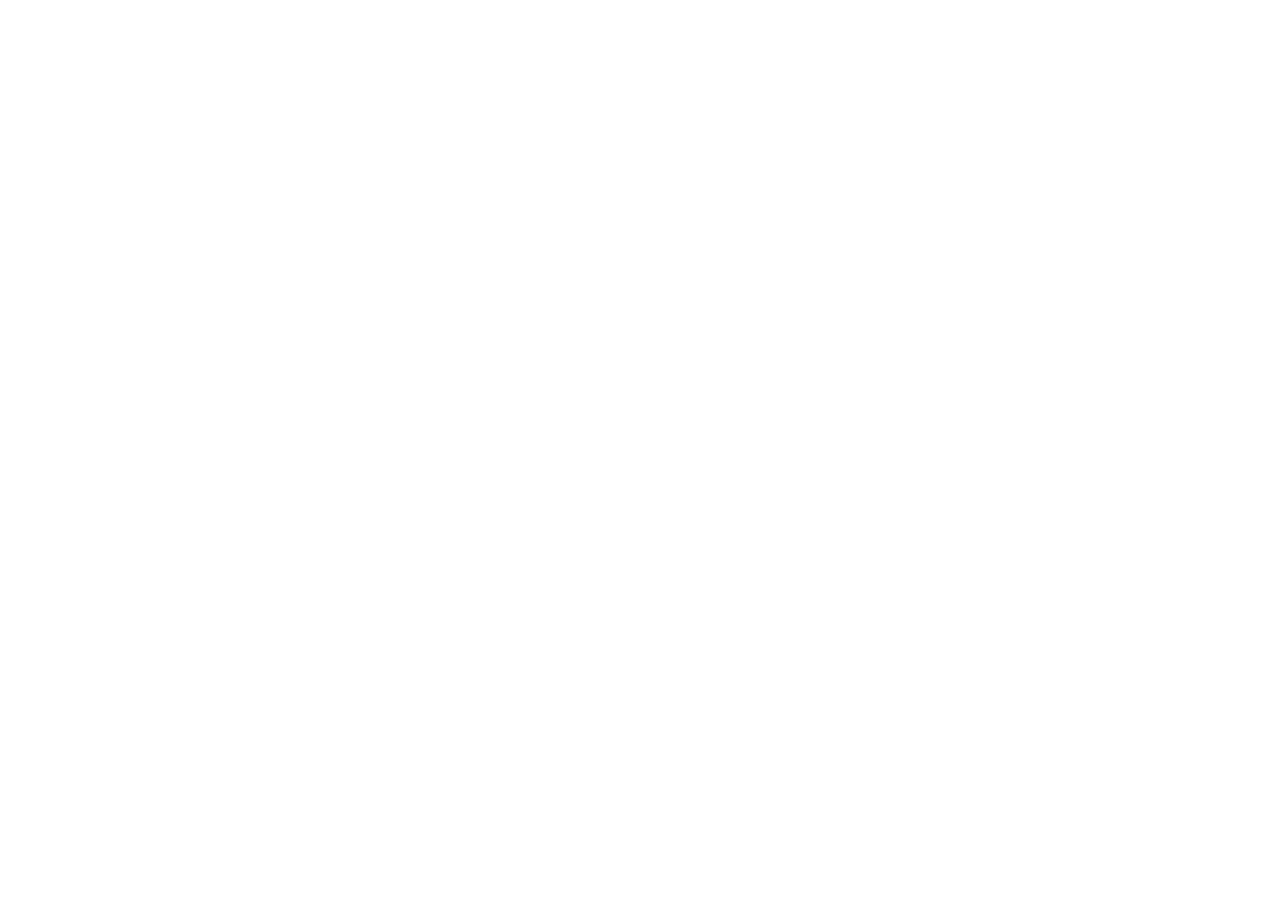
==== commit 80c23a10: "Redirect previous storefront links to Fardella" ====
--- a/index.html
+++ b/index.html
@@ -3,102 +3,13 @@
 <head>
   <meta charset="UTF-8">
   <meta name="viewport" content="width=device-width, initial-scale=1.0">
-  <meta name="description" content="Fardella S.A.: bicicletas, componentes y accesorios para cada forma de rodar. Explorá una selección del catálogo y consultanos.">
-  <meta property="og:title" content="Fardella S.A. — Todo para rodar">
-  <title>Fardella S.A. — Todo para rodar</title>
-  <link rel="preconnect" href="https://fonts.googleapis.com">
-  <link rel="preconnect" href="https://fonts.gstatic.com" crossorigin>
-  <link href="https://fonts.googleapis.com/css2?family=Barlow+Condensed:wght@500;600;700;800&family=Manrope:wght@400;500;600;700&display=swap" rel="stylesheet">
-  <link rel="stylesheet" href="https://cdnjs.cloudflare.com/ajax/libs/font-awesome/6.5.2/css/all.min.css">
-  <link rel="stylesheet" href="styles.css">
+  <meta http-equiv="refresh" content="0;url=https://fardella-sa.onrender.com/">
+  <title>Fardella S.A.</title>
+  <script>
+    window.location.replace("https://fardella-sa.onrender.com" + window.location.pathname + window.location.search + window.location.hash);
+  </script>
 </head>
-<body class="fardella-site">
-  <div class="announcement"><span>FARDELLA S.A.</span><span>Bicicletas · Repuestos · Accesorios</span><span>Catálogo septiembre 2026</span></div>
-  <header class="site-header">
-    <button class="icon-button menu-toggle" aria-label="Abrir menú" aria-expanded="false"><span></span><span></span></button>
-    <a class="wordmark" href="index.html" aria-label="Fardella S.A., inicio"><img src="assets/images/fardella/logo.png" alt="Fardella S.A."></a>
-    <nav class="desktop-nav" aria-label="Navegación principal"><a href="#categorias">Categorías</a><a href="#productos">Productos</a><a href="#nosotros">Nosotros</a><a href="#contacto">Contacto</a></nav>
-    <div class="header-actions"><button class="icon-button search-toggle" aria-label="Buscar"><i class="fa-solid fa-magnifying-glass"></i></button><a class="icon-button cart-link" href="carrito.html" aria-label="Ver selección"><i class="fa-solid fa-bag-shopping"></i><span class="cart-count" data-cart-count>0</span></a></div>
-  </header>
-  <aside class="mobile-menu" aria-hidden="true">
-    <div class="mobile-menu-top"><span>MENÚ</span><button class="icon-button menu-close" aria-label="Cerrar menú"><i class="fa-solid fa-xmark"></i></button></div>
-    <nav><a href="#categorias">Categorías</a><a href="#productos">Productos</a><a href="#nosotros">Nosotros</a><a href="#contacto">Contacto</a></nav>
-    <p>Todo para disfrutar del ciclismo.</p>
-  </aside>
-  <div class="menu-backdrop"></div>
-  <div class="search-panel" aria-hidden="true">
-    <button class="search-close" aria-label="Cerrar búsqueda"><i class="fa-solid fa-xmark"></i></button>
-    <label for="site-search">Buscar productos</label>
-    <div class="search-field"><input id="site-search" type="search" placeholder="Bicicletas, cubiertas, guantes..." autocomplete="off"><i class="fa-solid fa-magnifying-glass"></i></div>
-    <div class="search-results" aria-live="polite"></div>
-  </div>
-  <main>
-    <section class="hero" aria-labelledby="hero-title">
-      <div class="hero-copy">
-        <p class="eyebrow">Fardella S.A. / Ciclismo</p>
-        <h1 id="hero-title">Todo para<br><em>rodar.</em></h1>
-        <p class="hero-description">Bicicletas, repuestos y accesorios para acompañarte en la ciudad, la ruta y la montaña.</p>
-        <a class="button button-accent" href="#categorias">Explorar categorías <i class="fa-solid fa-arrow-right"></i></a>
-        <div class="hero-footnote"><span>UNA SELECCIÓN PARA CADA CAMINO</span><span>2026</span></div>
-      </div>
-      <div class="hero-visual"><img src="assets/images/fardella/sicilia-negra.jpg" alt="Bicicleta urbana Sicilia negra del catálogo Fardella"><span class="hero-image-caption">BICICLETAS / CIUDAD Y MÁS</span></div>
-    </section>
-
-    <section class="trust-strip" aria-label="Qué encontrás en Fardella">
-      <article><i class="fa-solid fa-bicycle"></i><div><strong>Bicicletas</strong><span>Urbanas y de montaña</span></div></article>
-      <article><i class="fa-solid fa-gears"></i><div><strong>Repuestos</strong><span>Componentes para tu bici</span></div></article>
-      <article><i class="fa-solid fa-helmet-safety"></i><div><strong>Accesorios</strong><span>Equipamiento para salir</span></div></article>
-      <article><i class="fa-solid fa-boxes-stacked"></i><div><strong>Mayoristas</strong><span>Consultas para revendedores</span></div></article>
-    </section>
-
-    <section class="categories section-pad" id="categorias">
-      <div class="section-heading fade-in"><div><p class="eyebrow dark">Explorá Fardella</p><h2>Más que<br><em>bicicletas.</em></h2></div><p>Una selección del catálogo para equipar cada salida, desde la bicicleta completa hasta los detalles que hacen la diferencia.</p></div>
-      <div class="category-grid">
-        <a class="category-card" href="#productos" data-category-link="bicicletas"><i class="fa-solid fa-bicycle"></i><h3>Bicicletas</h3><p>Opciones urbanas y MTB.</p><span>Ver productos <i class="fa-solid fa-arrow-right"></i></span></a>
-        <a class="category-card" href="#productos" data-category-link="repuestos"><i class="fa-solid fa-gears"></i><h3>Repuestos</h3><p>Cubiertas y componentes.</p><span>Ver productos <i class="fa-solid fa-arrow-right"></i></span></a>
-        <a class="category-card" href="#productos" data-category-link="accesorios"><i class="fa-solid fa-glasses"></i><h3>Accesorios</h3><p>Guantes, gafas y más.</p><span>Ver productos <i class="fa-solid fa-arrow-right"></i></span></a>
-      </div>
-    </section>
-
-    <section class="catalog section-pad" id="productos" aria-labelledby="catalog-title">
-      <div class="section-heading fade-in"><div><p class="eyebrow dark">Selección del catálogo</p><h2 id="catalog-title">Elegí lo que<br><em>necesitás.</em></h2></div><p>Algunos productos de las distintas categorías que trabajamos. Encontrá bicicletas, repuestos y accesorios en un solo lugar.</p></div>
-      <div class="filters fade-in" role="group" aria-label="Filtrar productos">
-        <button class="filter active" data-filter="todos">Todos <span>05</span></button>
-        <button class="filter" data-filter="bicicletas">Bicicletas <span>02</span></button>
-        <button class="filter" data-filter="repuestos">Repuestos <span>01</span></button>
-        <button class="filter" data-filter="accesorios">Accesorios <span>02</span></button>
-      </div>
-      <div class="product-grid" data-product-grid></div>
-      <p class="catalog-note">Precios de lista del catálogo de septiembre 2026, expresados sin IVA. Disponibilidad y condiciones comerciales sujetas a confirmación.</p>
-    </section>
-
-    <section class="split-story" id="nosotros">
-      <div class="story-image"><img src="assets/images/fardella/toscana-azul.jpg" alt="Bicicleta urbana Toscana azul del catálogo Fardella" loading="lazy"><span class="image-index">FARDELLA / CICLISMO</span></div>
-      <div class="story-copy">
-        <p class="eyebrow">Quiénes somos</p><h2>Una vida<br>sobre ruedas.</h2>
-        <p>Fardella S.A. fabrica, importa y distribuye productos para el mundo de la bicicleta. Reunimos marcas y equipamiento para distintos estilos de ciclismo.</p>
-        <ul><li><i class="fa-solid fa-circle-check"></i> Bicicletas para ciudad y montaña</li><li><i class="fa-solid fa-circle-check"></i> Componentes y repuestos</li><li><i class="fa-solid fa-circle-check"></i> Accesorios para cada salida</li></ul>
-        <a class="text-link" href="mailto:info@fardella.com.ar">Hablemos <i class="fa-solid fa-arrow-right"></i></a>
-      </div>
-    </section>
-
-    <section class="brands section-pad" aria-labelledby="brands-title">
-      <p class="eyebrow dark">Marcas que trabajamos</p>
-      <h2 id="brands-title">Experiencia en<br><em>cada elección.</em></h2>
-      <div class="brand-list"><span>Hutchinson</span><span>Shimano</span><span>Audax</span><span>Named Sport</span><span>Battle</span></div>
-    </section>
-
-    <section class="feature-banner section-pad" id="contacto">
-      <div class="feature-copy"><p class="eyebrow">Atención directa</p><h2>¿Buscás<br><em>algo más?</em></h2><p>Consultanos por bicicletas, repuestos, accesorios o condiciones para revendedores. Estamos para ayudarte a encontrar lo que necesitás.</p><div class="contact-actions"><a class="button button-light" href="mailto:info@fardella.com.ar">Escribinos <i class="fa-solid fa-envelope"></i></a><a class="contact-phone" href="tel:+541160204963">11-6020-4963 <i class="fa-solid fa-phone"></i></a></div></div>
-      <div class="feature-mark" aria-hidden="true">FARDELLA</div>
-    </section>
-  </main>
-  <footer class="footer">
-    <div class="footer-main"><a class="wordmark footer-brand" href="index.html"><img src="assets/images/fardella/logo.png" alt="Fardella S.A."></a><p>Bicicletas, repuestos y accesorios para cada forma de rodar.</p><nav class="footer-links" aria-label="Navegación del pie"><a href="#categorias">Categorías</a><a href="#productos">Productos</a><a href="#nosotros">Nosotros</a><a href="#contacto">Contacto</a></nav><div class="footer-contact"><a href="mailto:info@fardella.com.ar">info@fardella.com.ar</a><a href="tel:+541160204963">11-6020-4963</a></div></div>
-    <div class="footer-bottom"><span>© 2026 Fardella S.A.</span><span>Buenos Aires, Argentina</span></div>
-    <div class="footer-credit">Hecho por <a href="https://zigodev.com.ar" target="_blank" rel="noopener noreferrer">zigodev</a></div>
-  </footer>
-  <div class="toast" role="status" aria-live="polite"></div>
-  <script src="main.js"></script>
+<body>
+  <p>Continuá en <a href="https://fardella-sa.onrender.com/">Fardella S.A.</a>.</p>
 </body>
 </html>
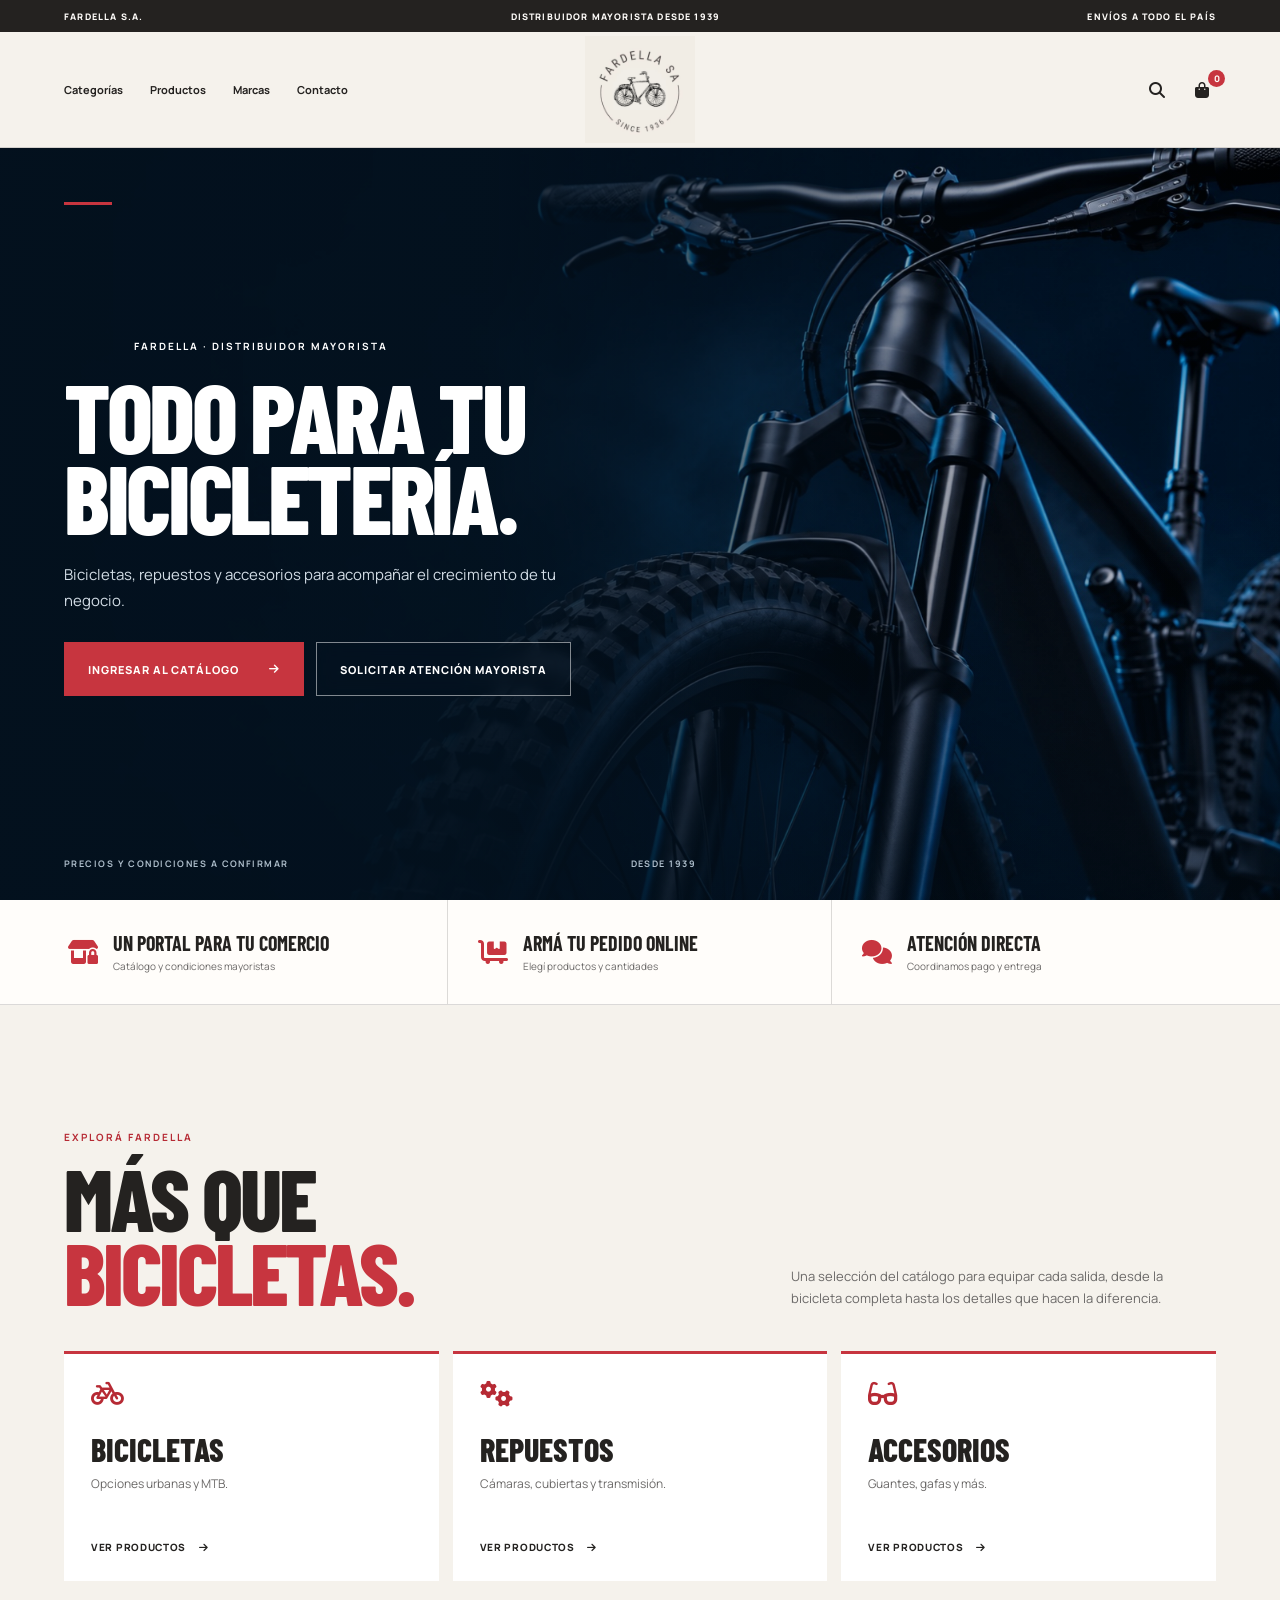
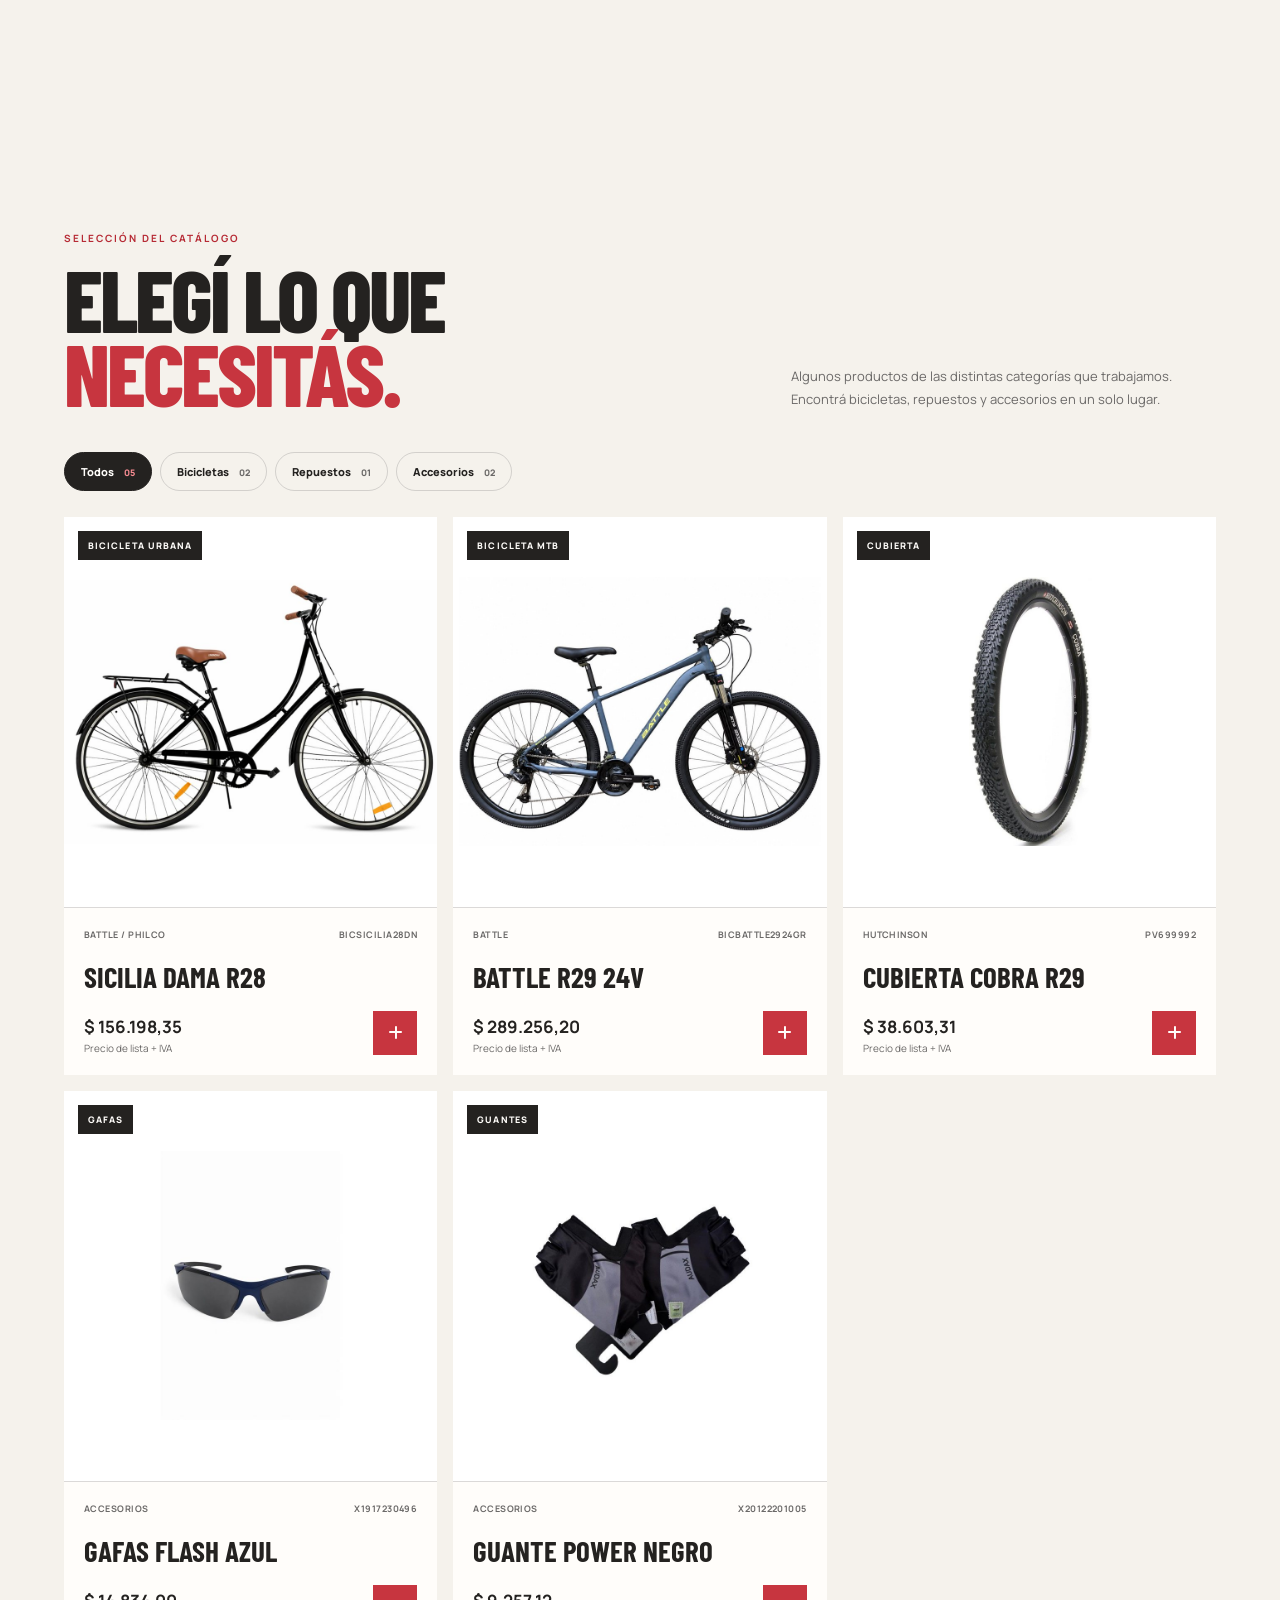
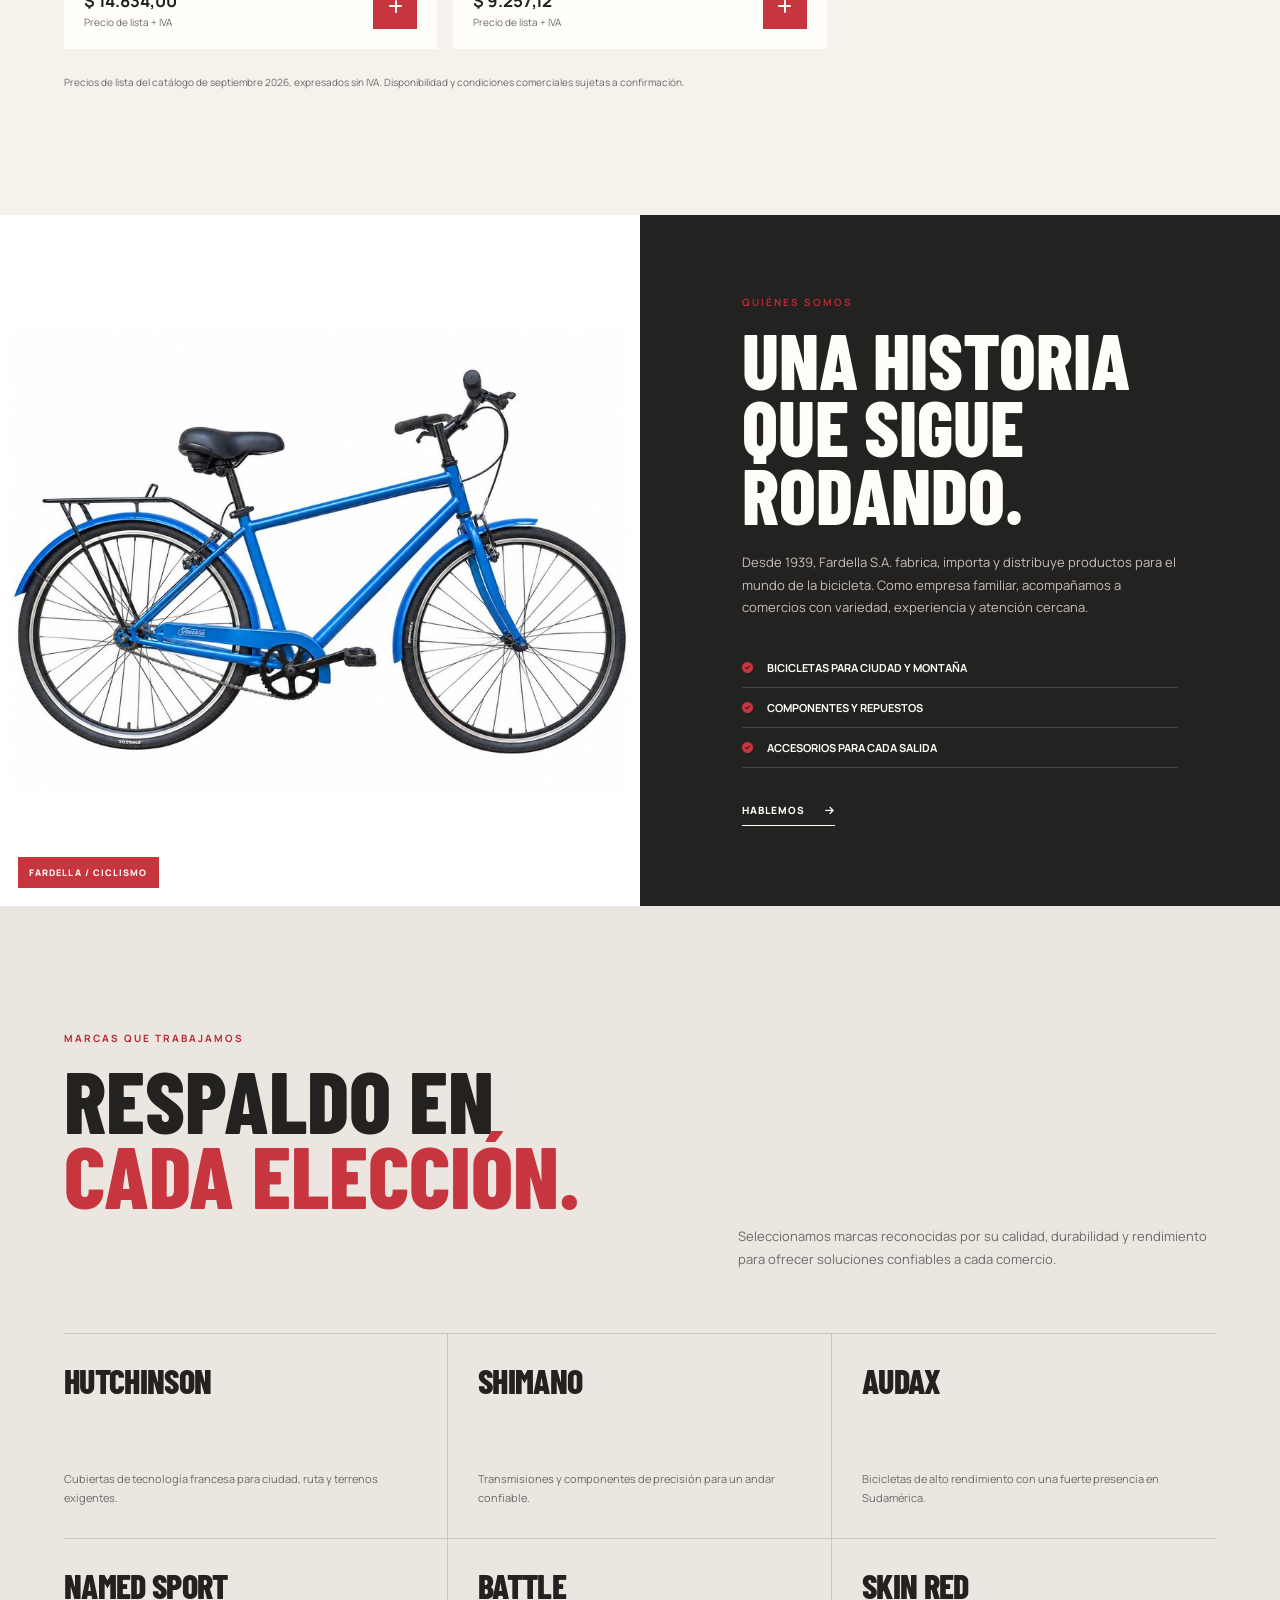
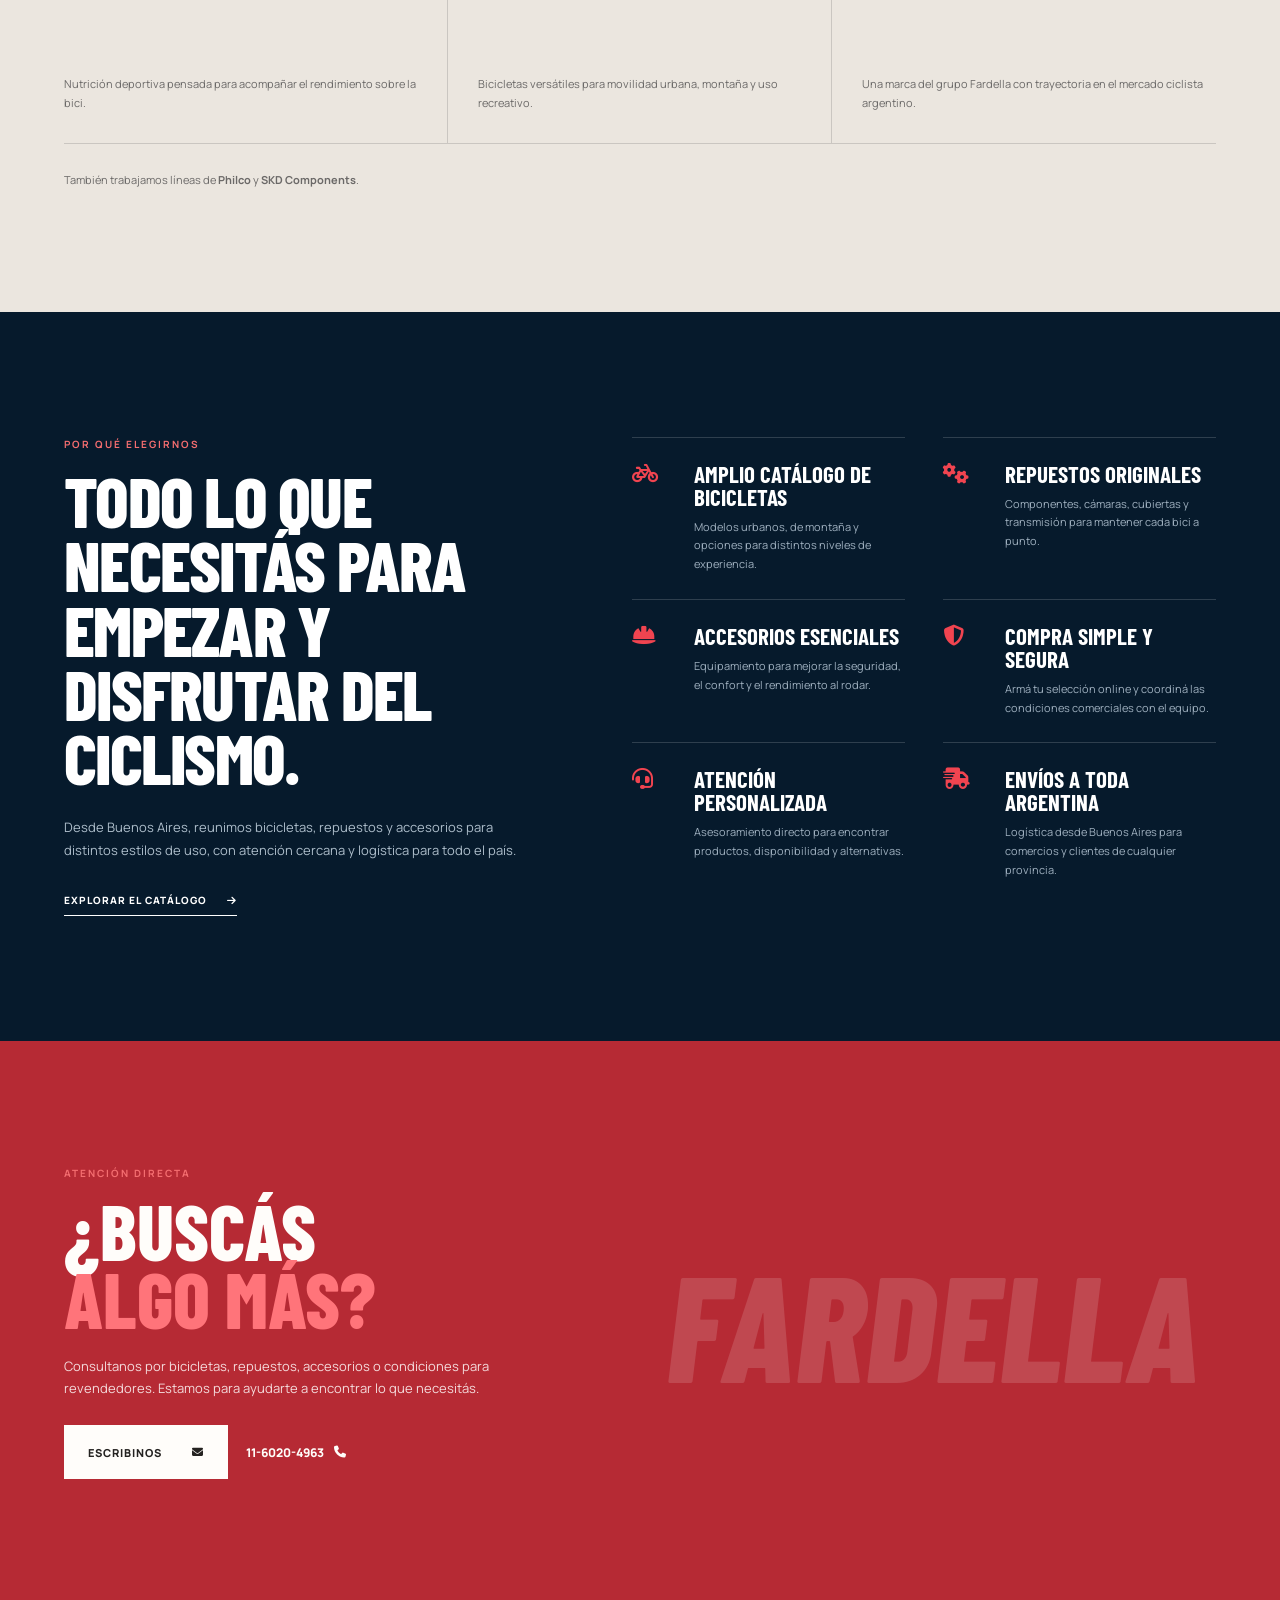
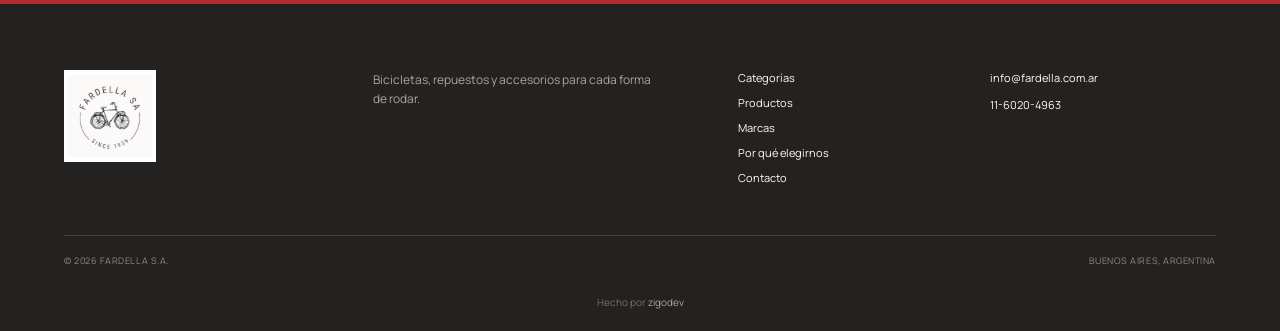
==== commit f3e24821: "Expand Fardella home with brand and trust sections" ====
--- a/index.html
+++ b/index.html
@@ -3,13 +3,135 @@
 <head>
   <meta charset="UTF-8">
   <meta name="viewport" content="width=device-width, initial-scale=1.0">
-  <meta http-equiv="refresh" content="0;url=https://fardella-sa.onrender.com/">
-  <title>Fardella S.A.</title>
-  <script>
-    window.location.replace("https://fardella-sa.onrender.com" + window.location.pathname + window.location.search + window.location.hash);
-  </script>
+  <meta name="description" content="Fardella S.A.: distribución mayorista de bicicletas, cámaras, cubiertas, transmisión y accesorios desde 1939.">
+  <meta property="og:title" content="Fardella S.A. — Todo para tu bicicletería">
+  <title>Fardella S.A. — Todo para tu bicicletería</title>
+  <link rel="preconnect" href="https://fonts.googleapis.com">
+  <link rel="preconnect" href="https://fonts.gstatic.com" crossorigin>
+  <link href="https://fonts.googleapis.com/css2?family=Barlow+Condensed:wght@500;600;700;800&family=Manrope:wght@400;500;600;700&display=swap" rel="stylesheet">
+  <link rel="stylesheet" href="https://cdnjs.cloudflare.com/ajax/libs/font-awesome/6.5.2/css/all.min.css">
+  <link rel="stylesheet" href="styles.css">
 </head>
-<body>
-  <p>Continuá en <a href="https://fardella-sa.onrender.com/">Fardella S.A.</a>.</p>
+<body class="fardella-site">
+  <div class="announcement"><span>FARDELLA S.A.</span><span>Distribuidor mayorista desde 1939</span><span>Envíos a todo el país</span></div>
+  <header class="site-header">
+    <button class="icon-button menu-toggle" aria-label="Abrir menú" aria-expanded="false"><span></span><span></span></button>
+    <a class="wordmark" href="index.html" aria-label="Fardella S.A., inicio"><img src="assets/images/fardella/logo.png" alt="Fardella S.A."></a>
+    <nav class="desktop-nav" aria-label="Navegación principal"><a href="#categorias">Categorías</a><a href="#productos">Productos</a><a href="#marcas">Marcas</a><a href="#contacto">Contacto</a></nav>
+    <div class="header-actions"><button class="icon-button search-toggle" aria-label="Buscar"><i class="fa-solid fa-magnifying-glass"></i></button><a class="icon-button cart-link" href="carrito.html" aria-label="Ver selección"><i class="fa-solid fa-bag-shopping"></i><span class="cart-count" data-cart-count>0</span></a></div>
+  </header>
+  <aside class="mobile-menu" aria-hidden="true">
+    <div class="mobile-menu-top"><span>MENÚ</span><button class="icon-button menu-close" aria-label="Cerrar menú"><i class="fa-solid fa-xmark"></i></button></div>
+    <nav><a href="#categorias">Categorías</a><a href="#productos">Productos</a><a href="#marcas">Marcas</a><a href="#elegirnos">Por qué elegirnos</a><a href="#contacto">Contacto</a></nav>
+    <p>Todo para disfrutar del ciclismo.</p>
+  </aside>
+  <div class="menu-backdrop"></div>
+  <div class="search-panel" aria-hidden="true">
+    <button class="search-close" aria-label="Cerrar búsqueda"><i class="fa-solid fa-xmark"></i></button>
+    <label for="site-search">Buscar productos</label>
+    <div class="search-field"><input id="site-search" type="search" placeholder="Bicicletas, cubiertas, guantes..." autocomplete="off"><i class="fa-solid fa-magnifying-glass"></i></div>
+    <div class="search-results" aria-live="polite"></div>
+  </div>
+  <main>
+    <section class="hero hero-cinematic" aria-labelledby="hero-title">
+      <img class="hero-media" src="assets/images/fardella/hero-mtb-cinematic.jpg" alt="Primer plano de una bicicleta de montaña equipada para distintos terrenos">
+      <div class="hero-shade" aria-hidden="true"></div>
+      <div class="hero-copy">
+        <p class="eyebrow">Fardella · Distribuidor mayorista</p>
+        <h1 id="hero-title">Todo para tu<br><em>bicicletería.</em></h1>
+        <p class="hero-description">Bicicletas, repuestos y accesorios para acompañar el crecimiento de tu negocio.</p>
+        <div class="hero-actions">
+          <a class="button button-accent" href="#productos">Ingresar al catálogo <i class="fa-solid fa-arrow-right"></i></a>
+          <a class="button button-outline" href="#contacto">Solicitar atención mayorista</a>
+        </div>
+        <div class="hero-footnote"><span>PRECIOS Y CONDICIONES A CONFIRMAR</span><span>DESDE 1939</span></div>
+      </div>
+    </section>
+
+    <section class="trust-strip" aria-label="Qué encontrás en Fardella">
+      <article><i class="fa-solid fa-shop-lock"></i><div><strong>Un portal para tu comercio</strong><span>Catálogo y condiciones mayoristas</span></div></article>
+      <article><i class="fa-solid fa-cart-flatbed"></i><div><strong>Armá tu pedido online</strong><span>Elegí productos y cantidades</span></div></article>
+      <article><i class="fa-solid fa-comments"></i><div><strong>Atención directa</strong><span>Coordinamos pago y entrega</span></div></article>
+    </section>
+
+    <section class="categories section-pad" id="categorias">
+      <div class="section-heading fade-in"><div><p class="eyebrow dark">Explorá Fardella</p><h2>Más que<br><em>bicicletas.</em></h2></div><p>Una selección del catálogo para equipar cada salida, desde la bicicleta completa hasta los detalles que hacen la diferencia.</p></div>
+      <div class="category-grid">
+        <a class="category-card" href="#productos" data-category-link="bicicletas"><i class="fa-solid fa-bicycle"></i><h3>Bicicletas</h3><p>Opciones urbanas y MTB.</p><span>Ver productos <i class="fa-solid fa-arrow-right"></i></span></a>
+        <a class="category-card" href="#productos" data-category-link="repuestos"><i class="fa-solid fa-gears"></i><h3>Repuestos</h3><p>Cámaras, cubiertas y transmisión.</p><span>Ver productos <i class="fa-solid fa-arrow-right"></i></span></a>
+        <a class="category-card" href="#productos" data-category-link="accesorios"><i class="fa-solid fa-glasses"></i><h3>Accesorios</h3><p>Guantes, gafas y más.</p><span>Ver productos <i class="fa-solid fa-arrow-right"></i></span></a>
+      </div>
+    </section>
+
+    <section class="catalog section-pad" id="productos" aria-labelledby="catalog-title">
+      <div class="section-heading fade-in"><div><p class="eyebrow dark">Selección del catálogo</p><h2 id="catalog-title">Elegí lo que<br><em>necesitás.</em></h2></div><p>Algunos productos de las distintas categorías que trabajamos. Encontrá bicicletas, repuestos y accesorios en un solo lugar.</p></div>
+      <div class="filters fade-in" role="group" aria-label="Filtrar productos">
+        <button class="filter active" data-filter="todos">Todos <span>05</span></button>
+        <button class="filter" data-filter="bicicletas">Bicicletas <span>02</span></button>
+        <button class="filter" data-filter="repuestos">Repuestos <span>01</span></button>
+        <button class="filter" data-filter="accesorios">Accesorios <span>02</span></button>
+      </div>
+      <div class="product-grid" data-product-grid></div>
+      <p class="catalog-note">Precios de lista del catálogo de septiembre 2026, expresados sin IVA. Disponibilidad y condiciones comerciales sujetas a confirmación.</p>
+    </section>
+
+    <section class="split-story" id="nosotros">
+      <div class="story-image"><img src="assets/images/fardella/toscana-azul.jpg" alt="Bicicleta urbana Toscana azul del catálogo Fardella" loading="lazy"><span class="image-index">FARDELLA / CICLISMO</span></div>
+      <div class="story-copy">
+        <p class="eyebrow">Quiénes somos</p><h2>Una historia<br>que sigue rodando.</h2>
+        <p>Desde 1939, Fardella S.A. fabrica, importa y distribuye productos para el mundo de la bicicleta. Como empresa familiar, acompañamos a comercios con variedad, experiencia y atención cercana.</p>
+        <ul><li><i class="fa-solid fa-circle-check"></i> Bicicletas para ciudad y montaña</li><li><i class="fa-solid fa-circle-check"></i> Componentes y repuestos</li><li><i class="fa-solid fa-circle-check"></i> Accesorios para cada salida</li></ul>
+        <a class="text-link" href="mailto:info@fardella.com.ar">Hablemos <i class="fa-solid fa-arrow-right"></i></a>
+      </div>
+    </section>
+
+    <section class="brands section-pad" id="marcas" aria-labelledby="brands-title">
+      <div class="brands-heading fade-in">
+        <div>
+          <p class="eyebrow dark">Marcas que trabajamos</p>
+          <h2 id="brands-title">Respaldo en<br><em>cada elección.</em></h2>
+        </div>
+        <p>Seleccionamos marcas reconocidas por su calidad, durabilidad y rendimiento para ofrecer soluciones confiables a cada comercio.</p>
+      </div>
+      <div class="brand-grid">
+        <article class="brand-card fade-in"><span class="brand-name">Hutchinson</span><p>Cubiertas de tecnología francesa para ciudad, ruta y terrenos exigentes.</p></article>
+        <article class="brand-card fade-in"><span class="brand-name">Shimano</span><p>Transmisiones y componentes de precisión para un andar confiable.</p></article>
+        <article class="brand-card fade-in"><span class="brand-name">Audax</span><p>Bicicletas de alto rendimiento con una fuerte presencia en Sudamérica.</p></article>
+        <article class="brand-card fade-in"><span class="brand-name">Named Sport</span><p>Nutrición deportiva pensada para acompañar el rendimiento sobre la bici.</p></article>
+        <article class="brand-card fade-in"><span class="brand-name">Battle</span><p>Bicicletas versátiles para movilidad urbana, montaña y uso recreativo.</p></article>
+        <article class="brand-card fade-in"><span class="brand-name">Skin Red</span><p>Una marca del grupo Fardella con trayectoria en el mercado ciclista argentino.</p></article>
+      </div>
+      <p class="brands-more">También trabajamos líneas de <strong>Philco</strong> y <strong>SKD Components</strong>.</p>
+    </section>
+
+    <section class="why-us section-pad" id="elegirnos" aria-labelledby="why-title">
+      <div class="why-intro fade-in">
+        <p class="eyebrow">Por qué elegirnos</p>
+        <h2 id="why-title">Todo lo que necesitás para empezar y disfrutar del ciclismo.</h2>
+        <p>Desde Buenos Aires, reunimos bicicletas, repuestos y accesorios para distintos estilos de uso, con atención cercana y logística para todo el país.</p>
+        <a class="text-link light-link" href="#productos">Explorar el catálogo <i class="fa-solid fa-arrow-right"></i></a>
+      </div>
+      <div class="why-grid">
+        <article class="why-card fade-in"><i class="fa-solid fa-bicycle"></i><div><h3>Amplio catálogo de bicicletas</h3><p>Modelos urbanos, de montaña y opciones para distintos niveles de experiencia.</p></div></article>
+        <article class="why-card fade-in"><i class="fa-solid fa-gears"></i><div><h3>Repuestos originales</h3><p>Componentes, cámaras, cubiertas y transmisión para mantener cada bici a punto.</p></div></article>
+        <article class="why-card fade-in"><i class="fa-solid fa-helmet-safety"></i><div><h3>Accesorios esenciales</h3><p>Equipamiento para mejorar la seguridad, el confort y el rendimiento al rodar.</p></div></article>
+        <article class="why-card fade-in"><i class="fa-solid fa-shield-halved"></i><div><h3>Compra simple y segura</h3><p>Armá tu selección online y coordiná las condiciones comerciales con el equipo.</p></div></article>
+        <article class="why-card fade-in"><i class="fa-solid fa-headset"></i><div><h3>Atención personalizada</h3><p>Asesoramiento directo para encontrar productos, disponibilidad y alternativas.</p></div></article>
+        <article class="why-card fade-in"><i class="fa-solid fa-truck-fast"></i><div><h3>Envíos a toda Argentina</h3><p>Logística desde Buenos Aires para comercios y clientes de cualquier provincia.</p></div></article>
+      </div>
+    </section>
+
+    <section class="feature-banner section-pad" id="contacto">
+      <div class="feature-copy"><p class="eyebrow">Atención directa</p><h2>¿Buscás<br><em>algo más?</em></h2><p>Consultanos por bicicletas, repuestos, accesorios o condiciones para revendedores. Estamos para ayudarte a encontrar lo que necesitás.</p><div class="contact-actions"><a class="button button-light" href="mailto:info@fardella.com.ar">Escribinos <i class="fa-solid fa-envelope"></i></a><a class="contact-phone" href="tel:+541160204963">11-6020-4963 <i class="fa-solid fa-phone"></i></a></div></div>
+      <div class="feature-mark" aria-hidden="true">FARDELLA</div>
+    </section>
+  </main>
+  <footer class="footer">
+    <div class="footer-main"><a class="wordmark footer-brand" href="index.html"><img src="assets/images/fardella/logo.png" alt="Fardella S.A."></a><p>Bicicletas, repuestos y accesorios para cada forma de rodar.</p><nav class="footer-links" aria-label="Navegación del pie"><a href="#categorias">Categorías</a><a href="#productos">Productos</a><a href="#marcas">Marcas</a><a href="#elegirnos">Por qué elegirnos</a><a href="#contacto">Contacto</a></nav><div class="footer-contact"><a href="mailto:info@fardella.com.ar">info@fardella.com.ar</a><a href="tel:+541160204963">11-6020-4963</a></div></div>
+    <div class="footer-bottom"><span>© 2026 Fardella S.A.</span><span>Buenos Aires, Argentina</span></div>
+    <div class="footer-credit">Hecho por <a href="https://zigodev.com.ar" target="_blank" rel="noopener noreferrer">zigodev</a></div>
+  </footer>
+  <div class="toast" role="status" aria-live="polite"></div>
+  <script src="main.js"></script>
 </body>
 </html>
--- a/styles.css
+++ b/styles.css
@@ -0,0 +1,2661 @@
+/* Identidad y base */
+:root {
+  --ink: #131315;
+  --ink-soft: #202023;
+  --red: #a51f2a;
+  --red-bright: #d92735;
+  --paper: #f4f2ee;
+  --white: #fffefa;
+  --muted: #6b6968;
+  --line: rgba(19, 19, 21, .15);
+  --display: "Barlow Condensed", sans-serif;
+  --body: "Manrope", sans-serif;
+  --pad: clamp(20px, 5vw, 78px);
+}
+
+* {
+  box-sizing: border-box;
+}
+
+html {
+  scroll-behavior: smooth;
+}
+
+body {
+  margin: 0;
+  overflow-x: hidden;
+  background: var(--paper);
+  color: var(--ink);
+  font-family: var(--body);
+}
+
+a {
+  color: inherit;
+  text-decoration: none;
+}
+
+button,
+input {
+  font: inherit;
+}
+
+button {
+  color: inherit;
+}
+
+img {
+  display: block;
+  max-width: 100%;
+}
+
+h1,
+h2,
+h3,
+p {
+  margin-top: 0;
+}
+
+[hidden] {
+  display: none !important;
+}
+
+.section-pad {
+  padding: 95px var(--pad);
+}
+
+.eyebrow {
+  margin-bottom: 17px;
+  color: #f46e70;
+  font-size: 10px;
+  font-weight: 700;
+  letter-spacing: .2em;
+  text-transform: uppercase;
+}
+
+.eyebrow.dark {
+  color: var(--red);
+}
+
+.button {
+  min-height: 54px;
+  padding: 0 23px;
+  display: inline-flex;
+  align-items: center;
+  justify-content: space-between;
+  gap: 30px;
+  border: 1px solid transparent;
+  font-size: 11px;
+  font-weight: 800;
+  letter-spacing: .09em;
+  text-transform: uppercase;
+  cursor: pointer;
+  transition: transform .25s, background .25s;
+}
+
+.button:hover {
+  transform: translateY(-3px);
+}
+
+.button-accent {
+  background: var(--red-bright);
+  color: var(--white);
+}
+
+.button-accent:hover {
+  background: var(--red);
+}
+
+.button-light {
+  background: var(--white);
+  color: var(--ink);
+}
+
+.button-dark {
+  background: var(--ink);
+  color: var(--white);
+}
+
+/* Barra y navegación */
+.announcement {
+  min-height: 32px;
+  padding: 8px var(--pad);
+  display: flex;
+  align-items: center;
+  justify-content: space-between;
+  gap: 15px;
+  background: var(--red-bright);
+  color: var(--white);
+  font-size: 9px;
+  font-weight: 800;
+  letter-spacing: .13em;
+  text-transform: uppercase;
+}
+
+.announcement span:nth-child(2) {
+  display: none;
+}
+
+.site-header {
+  position: relative;
+  z-index: 10;
+  height: 76px;
+  padding: 0 var(--pad);
+  display: grid;
+  grid-template-columns: 1fr auto 1fr;
+  align-items: center;
+  background: var(--ink);
+  color: var(--white);
+}
+
+.icon-button {
+  padding: 0;
+  display: grid;
+  place-items: center;
+  border: 0;
+  background: transparent;
+  cursor: pointer;
+}
+
+.menu-toggle {
+  width: 34px;
+  height: 34px;
+  justify-self: start;
+  align-content: center;
+  gap: 6px;
+}
+
+.menu-toggle span {
+  width: 26px;
+  height: 2px;
+  display: block;
+  background: currentColor;
+}
+
+.menu-toggle span:last-child {
+  width: 18px;
+}
+
+.wordmark {
+  display: flex;
+  flex-direction: column;
+  align-items: center;
+  width: max-content;
+  font-family: var(--display);
+  font-style: italic;
+  font-weight: 800;
+  line-height: .76;
+  letter-spacing: -.055em;
+}
+
+.site-header > .wordmark {
+  grid-column: 2;
+  grid-row: 1;
+}
+
+.wordmark span {
+  font-size: 29px;
+}
+
+.wordmark strong {
+  color: var(--red-bright);
+}
+
+.wordmark small {
+  margin-top: 9px;
+  padding-left: .55em;
+  font-family: var(--body);
+  font-size: 6px;
+  font-style: normal;
+  font-weight: 600;
+  letter-spacing: .55em;
+}
+
+.desktop-nav {
+  display: none;
+}
+
+.header-actions {
+  justify-self: end;
+  display: flex;
+  align-items: center;
+  gap: 17px;
+}
+
+.header-actions .icon-button {
+  width: 28px;
+  height: 36px;
+  font-size: 16px;
+}
+
+.cart-link {
+  position: relative;
+}
+
+.cart-count {
+  position: absolute;
+  top: -2px;
+  right: -9px;
+  min-width: 17px;
+  height: 17px;
+  padding: 0 3px;
+  display: grid;
+  place-items: center;
+  border-radius: 50%;
+  background: var(--red-bright);
+  color: var(--white);
+  font-size: 9px;
+  font-weight: 800;
+}
+
+.mobile-menu {
+  position: fixed;
+  inset: 0 0 0 auto;
+  z-index: 101;
+  width: min(88vw, 430px);
+  padding: 27px;
+  display: flex;
+  flex-direction: column;
+  background: var(--ink);
+  color: var(--white);
+  transform: translateX(101%);
+  transition: transform .4s ease;
+}
+
+.mobile-menu.open {
+  transform: translateX(0);
+}
+
+.mobile-menu-top {
+  display: flex;
+  justify-content: space-between;
+  align-items: center;
+  font-size: 11px;
+  font-weight: 700;
+  letter-spacing: .15em;
+}
+
+.menu-close {
+  color: var(--white);
+  font-size: 21px;
+}
+
+.mobile-menu nav {
+  margin: auto 0;
+  display: flex;
+  flex-direction: column;
+}
+
+.mobile-menu nav a {
+  padding: 16px 0;
+  border-bottom: 1px solid rgba(255, 255, 255, .18);
+  font-family: var(--display);
+  font-size: 37px;
+  font-weight: 700;
+  text-transform: uppercase;
+}
+
+.mobile-menu > p {
+  color: #bdb9b7;
+  font-size: 12px;
+}
+
+.menu-backdrop {
+  position: fixed;
+  inset: 0;
+  z-index: 100;
+  background: rgba(0, 0, 0, .62);
+  opacity: 0;
+  visibility: hidden;
+  transition: opacity .3s, visibility .3s;
+}
+
+.menu-backdrop.open {
+  opacity: 1;
+  visibility: visible;
+}
+
+.search-panel {
+  position: fixed;
+  inset: 0;
+  z-index: 120;
+  padding: 115px var(--pad) 30px;
+  overflow: auto;
+  background: var(--paper);
+  transform: translateY(-101%);
+  transition: transform .4s ease;
+}
+
+.search-panel.open {
+  transform: translateY(0);
+}
+
+.search-close {
+  position: absolute;
+  top: 30px;
+  right: var(--pad);
+  border: 0;
+  background: transparent;
+  font-size: 23px;
+  cursor: pointer;
+}
+
+.search-panel label {
+  display: block;
+  margin-bottom: 18px;
+  color: var(--red);
+  font-size: 11px;
+  font-weight: 800;
+  letter-spacing: .13em;
+  text-transform: uppercase;
+}
+
+.search-field {
+  display: flex;
+  align-items: center;
+  gap: 15px;
+  border-bottom: 2px solid var(--ink);
+}
+
+.search-field input {
+  width: 100%;
+  padding: 12px 0;
+  border: 0;
+  outline: 0;
+  background: transparent;
+  font-family: var(--display);
+  font-size: 40px;
+  font-weight: 700;
+  text-transform: uppercase;
+}
+
+.search-field input::placeholder {
+  color: #a8a5a2;
+}
+
+.search-results {
+  margin-top: 24px;
+  display: grid;
+  gap: 10px;
+}
+
+.search-results a {
+  width: fit-content;
+  padding: 7px 0;
+  border-bottom: 1px solid var(--line);
+  font-size: 15px;
+}
+
+/* Portada */
+.hero {
+  min-height: 600px;
+  display: grid;
+  background: var(--ink);
+  color: var(--white);
+}
+
+.hero-copy {
+  position: relative;
+  min-height: 480px;
+  padding: 75px var(--pad) 38px;
+  display: flex;
+  flex-direction: column;
+  align-items: flex-start;
+  justify-content: center;
+  overflow: hidden;
+  background: radial-gradient(circle at 100% 20%, rgba(165, 31, 42, .25), transparent 44%), var(--ink);
+}
+
+.hero-copy::before {
+  position: absolute;
+  top: 0;
+  left: var(--pad);
+  width: 64px;
+  height: 4px;
+  background: var(--red-bright);
+  content: "";
+}
+
+.hero h1 {
+  position: relative;
+  margin-bottom: 25px;
+  font-family: var(--display);
+  font-size: 78px;
+  font-weight: 800;
+  line-height: .78;
+  letter-spacing: -.045em;
+  text-transform: uppercase;
+}
+
+.hero h1 em,
+.section-heading h2 em,
+.feature-copy h2 em {
+  color: var(--red-bright);
+  font-style: normal;
+}
+
+.hero-description {
+  max-width: 370px;
+  margin-bottom: 28px;
+  color: #c4c0bd;
+  font-size: 13px;
+  line-height: 1.7;
+}
+
+.hero-footnote {
+  width: 100%;
+  margin-top: 40px;
+  display: flex;
+  justify-content: space-between;
+  gap: 20px;
+  color: #9c9694;
+  font-size: 9px;
+  font-weight: 700;
+  letter-spacing: .16em;
+}
+
+.hero-visual {
+  position: relative;
+  min-height: 390px;
+  overflow: hidden;
+}
+
+.hero-visual img {
+  width: 100%;
+  height: 100%;
+  object-fit: cover;
+  object-position: center 38%;
+}
+
+.hero-image-caption {
+  position: absolute;
+  right: 15px;
+  bottom: 14px;
+  padding: 9px 11px;
+  background: rgba(19, 19, 21, .9);
+  font-size: 9px;
+  font-weight: 800;
+  letter-spacing: .14em;
+}
+
+/* Datos y catálogo */
+.trust-strip {
+  padding: 15px var(--pad);
+  display: grid;
+  grid-template-columns: 1fr 1fr;
+  background: var(--white);
+}
+
+.trust-strip article {
+  min-height: 96px;
+  padding: 16px 8px 16px 0;
+  display: flex;
+  align-items: center;
+  gap: 11px;
+  border-bottom: 1px solid var(--line);
+}
+
+.trust-strip article:nth-child(even) {
+  padding-left: 12px;
+}
+
+.trust-strip article:nth-last-child(-n+2) {
+  border-bottom: 0;
+}
+
+.trust-strip article > i {
+  color: var(--red);
+  font-size: 19px;
+}
+
+.trust-strip strong,
+.trust-strip span {
+  display: block;
+}
+
+.trust-strip strong {
+  margin-bottom: 4px;
+  font-family: var(--display);
+  font-size: 16px;
+  font-weight: 700;
+  text-transform: uppercase;
+}
+
+.trust-strip span {
+  color: var(--muted);
+  font-size: 10px;
+  line-height: 1.4;
+}
+
+.section-heading {
+  margin-bottom: 42px;
+  display: grid;
+  gap: 18px;
+}
+
+.section-heading h2 {
+  margin: 0;
+  font-family: var(--display);
+  font-size: 70px;
+  font-weight: 800;
+  line-height: .84;
+  letter-spacing: -.035em;
+  text-transform: uppercase;
+}
+
+.section-heading > p {
+  max-width: 400px;
+  margin: 0;
+  color: var(--muted);
+  font-size: 13px;
+  line-height: 1.7;
+}
+
+.filters {
+  margin-bottom: 26px;
+  display: flex;
+  gap: 8px;
+  overflow-x: auto;
+}
+
+.filter {
+  min-width: max-content;
+  padding: 11px 16px;
+  border: 1px solid var(--line);
+  border-radius: 30px;
+  background: transparent;
+  font-size: 11px;
+  font-weight: 800;
+  cursor: pointer;
+}
+
+.filter span {
+  margin-left: 8px;
+  color: var(--muted);
+  font-size: 9px;
+}
+
+.filter.active,
+.filter:hover {
+  border-color: var(--ink);
+  background: var(--ink);
+  color: var(--white);
+}
+
+.filter.active span,
+.filter:hover span {
+  color: #f78c92;
+}
+
+.product-grid {
+  display: grid;
+  gap: 16px;
+}
+
+.product-card {
+  min-width: 0;
+  overflow: hidden;
+  background: var(--white);
+}
+
+.product-image-wrap {
+  position: relative;
+  height: 315px;
+  display: block;
+  overflow: hidden;
+  background: #fff;
+}
+
+.product-image-wrap img {
+  width: 100%;
+  height: 100%;
+  object-fit: contain;
+  transition: transform .4s ease;
+}
+
+.product-card:hover .product-image-wrap img {
+  transform: scale(1.05);
+}
+
+.product-tag {
+  position: absolute;
+  top: 14px;
+  left: 14px;
+  padding: 8px 10px;
+  background: var(--ink);
+  color: var(--white);
+  font-size: 9px;
+  font-weight: 800;
+  letter-spacing: .12em;
+  text-transform: uppercase;
+}
+
+.product-card-content {
+  padding: 20px;
+  border-top: 1px solid var(--line);
+}
+
+.product-card-meta {
+  display: flex;
+  flex-wrap: wrap;
+  justify-content: space-between;
+  gap: 5px;
+  color: var(--muted);
+  font-size: 9px;
+  font-weight: 700;
+  letter-spacing: .05em;
+  text-transform: uppercase;
+}
+
+.product-card h3 {
+  margin: 21px 0 20px;
+  font-family: var(--display);
+  font-size: 29px;
+  font-weight: 700;
+  line-height: 1;
+  text-transform: uppercase;
+}
+
+.product-card-bottom {
+  display: flex;
+  justify-content: space-between;
+  align-items: end;
+  gap: 10px;
+}
+
+.product-card-price {
+  display: flex;
+  flex-direction: column;
+  gap: 3px;
+}
+
+.product-card-price strong {
+  font-size: 17px;
+}
+
+.product-card-price span {
+  color: var(--muted);
+  font-size: 10px;
+}
+
+.quick-add {
+  width: 44px;
+  height: 44px;
+  flex: 0 0 auto;
+  border: 0;
+  background: var(--red-bright);
+  color: var(--white);
+  cursor: pointer;
+  transition: background .25s, transform .25s;
+}
+
+.quick-add:hover {
+  background: var(--red);
+  transform: rotate(90deg);
+}
+
+.catalog-note {
+  max-width: 690px;
+  margin: 25px 0 0;
+  color: var(--muted);
+  font-size: 10px;
+  line-height: 1.6;
+}
+
+/* Selector de versión */
+.finder {
+  display: grid;
+  align-items: center;
+  gap: 40px;
+  background: #eae5e1;
+}
+
+.finder-intro .eyebrow {
+  color: var(--red);
+}
+
+.finder-intro h2,
+.questions-heading h2 {
+  margin-bottom: 23px;
+  font-family: var(--display);
+  font-size: 68px;
+  font-weight: 800;
+  line-height: .84;
+  text-transform: uppercase;
+}
+
+.finder-intro h2 em,
+.questions-heading h2 em {
+  color: var(--red-bright);
+  font-style: normal;
+}
+
+.finder-intro > p:not(.eyebrow) {
+  max-width: 480px;
+  color: #565150;
+  font-size: 13px;
+  line-height: 1.75;
+}
+
+.finder-highlights {
+  margin-top: 35px;
+  padding-top: 20px;
+  display: flex;
+  flex-wrap: wrap;
+  gap: 22px;
+  border-top: 1px solid var(--line);
+}
+
+.finder-highlights span {
+  display: flex;
+  flex-direction: column;
+  gap: 5px;
+  color: var(--muted);
+  font-size: 9px;
+  font-weight: 700;
+  letter-spacing: .06em;
+  text-transform: uppercase;
+}
+
+.finder-highlights strong {
+  color: var(--ink);
+  font-family: var(--display);
+  font-size: 30px;
+  line-height: 1;
+}
+
+.finder-panel {
+  padding: 24px;
+  background: var(--white);
+  box-shadow: 0 22px 65px rgba(40, 24, 22, .09);
+}
+
+.finder-form fieldset {
+  margin: 0 0 24px;
+  padding: 0;
+  border: 0;
+}
+
+.finder-form legend {
+  margin-bottom: 13px;
+  font-size: 10px;
+  font-weight: 800;
+  letter-spacing: .13em;
+  text-transform: uppercase;
+}
+
+.finder-colors {
+  display: grid;
+  gap: 8px;
+}
+
+.finder-color {
+  position: relative;
+  min-height: 58px;
+  padding: 10px 14px;
+  display: flex;
+  align-items: center;
+  gap: 13px;
+  border: 1px solid var(--line);
+  font-size: 11px;
+  font-weight: 700;
+  cursor: pointer;
+}
+
+.finder-color:has(input:checked) {
+  border-color: var(--red-bright);
+  background: #fff6f5;
+}
+
+.finder-color:focus-within,
+.finder-sizes label:focus-within {
+  outline: 2px solid var(--red-bright);
+  outline-offset: 2px;
+}
+
+.finder-color input,
+.finder-sizes input {
+  position: absolute;
+  width: 1px;
+  height: 1px;
+  opacity: 0;
+}
+
+.finder-swatch {
+  width: 25px;
+  height: 25px;
+  flex: 0 0 auto;
+  border: 1px solid #bab5b1;
+  border-radius: 50%;
+}
+
+.finder-swatch-white {
+  background: #e8e7df;
+}
+
+.finder-swatch-gloss {
+  background: #1c1c1f;
+}
+
+.finder-swatch-matte {
+  background: #3d3b3c;
+}
+
+.finder-sizes {
+  display: flex;
+  gap: 8px;
+}
+
+.finder-sizes label {
+  position: relative;
+  cursor: pointer;
+}
+
+.finder-sizes span {
+  width: 53px;
+  height: 46px;
+  display: grid;
+  place-items: center;
+  border: 1px solid var(--line);
+  font-size: 12px;
+  font-weight: 700;
+}
+
+.finder-sizes input:checked + span {
+  border-color: var(--ink);
+  background: var(--ink);
+  color: var(--white);
+}
+
+.finder-submit {
+  width: 100%;
+}
+
+.finder-result {
+  margin-top: 24px;
+  display: grid;
+  gap: 17px;
+  border-top: 1px solid var(--line);
+  padding-top: 24px;
+}
+
+.finder-result-image {
+  height: 210px;
+  background: #fff;
+}
+
+.finder-result-image img {
+  width: 100%;
+  height: 100%;
+  object-fit: contain;
+}
+
+.finder-result-copy h3 {
+  margin-bottom: 8px;
+  font-family: var(--display);
+  font-size: 27px;
+  text-transform: uppercase;
+}
+
+.finder-result-copy > p:not(.eyebrow) {
+  margin-bottom: 7px;
+  color: var(--muted);
+  font-size: 11px;
+}
+
+.finder-result-code {
+  color: var(--muted);
+  font-size: 9px;
+  letter-spacing: .08em;
+  text-transform: uppercase;
+}
+
+.finder-result-actions {
+  margin-top: 20px;
+  display: flex;
+  flex-wrap: wrap;
+  gap: 15px;
+  align-items: center;
+}
+
+.finder-result-actions .button {
+  min-height: 46px;
+}
+
+.finder-add {
+  min-height: 46px;
+  padding: 0;
+  border: 0;
+  border-bottom: 1px solid var(--ink);
+  background: transparent;
+  font-size: 10px;
+  font-weight: 800;
+  letter-spacing: .06em;
+  text-transform: uppercase;
+  cursor: pointer;
+}
+
+.finder-add i {
+  margin-left: 8px;
+}
+
+/* Historia y cierre */
+.split-story {
+  display: grid;
+  background: var(--ink);
+  color: var(--white);
+}
+
+.story-image {
+  position: relative;
+  min-height: 390px;
+  background: #fff;
+}
+
+.story-image img {
+  width: 100%;
+  height: 100%;
+  object-fit: contain;
+}
+
+.image-index {
+  position: absolute;
+  bottom: 18px;
+  left: 18px;
+  padding: 9px 11px;
+  background: var(--red-bright);
+  color: var(--white);
+  font-size: 9px;
+  font-weight: 800;
+  letter-spacing: .12em;
+}
+
+.story-copy {
+  padding: 75px var(--pad);
+}
+
+.story-copy h2,
+.feature-copy h2 {
+  margin-bottom: 22px;
+  font-family: var(--display);
+  font-size: 62px;
+  font-weight: 800;
+  line-height: .88;
+  text-transform: uppercase;
+}
+
+.story-copy > p:not(.eyebrow) {
+  max-width: 460px;
+  color: #c4c0bd;
+  font-size: 13px;
+  line-height: 1.75;
+}
+
+.story-copy ul {
+  margin: 29px 0;
+  padding: 0;
+  list-style: none;
+}
+
+.story-copy li {
+  padding: 12px 0;
+  border-bottom: 1px solid rgba(255, 255, 255, .17);
+  font-size: 11px;
+  font-weight: 700;
+  text-transform: uppercase;
+}
+
+.story-copy li i {
+  margin-right: 12px;
+  color: var(--red-bright);
+}
+
+.text-link {
+  display: inline-flex;
+  align-items: center;
+  gap: 20px;
+  padding-bottom: 8px;
+  border-bottom: 1px solid currentColor;
+  font-size: 10px;
+  font-weight: 800;
+  letter-spacing: .1em;
+  text-transform: uppercase;
+}
+
+.feature-banner {
+  min-height: 470px;
+  display: grid;
+  align-items: center;
+  gap: 20px;
+  overflow: hidden;
+  background: var(--red);
+  color: var(--white);
+}
+
+.feature-copy {
+  position: relative;
+  z-index: 1;
+}
+
+.feature-copy h2 em {
+  color: #ff747a;
+}
+
+.feature-copy > p:not(.eyebrow) {
+  max-width: 490px;
+  margin-bottom: 26px;
+  color: #f4dadb;
+  font-size: 13px;
+  line-height: 1.7;
+}
+
+.feature-mark {
+  color: rgba(255, 255, 255, .14);
+  font-family: var(--display);
+  font-size: 100px;
+  font-style: italic;
+  font-weight: 800;
+  line-height: .8;
+  text-align: center;
+}
+
+/* Preguntas */
+.questions {
+  display: grid;
+  gap: 35px;
+  background: var(--white);
+}
+
+.questions-heading > p:last-child {
+  max-width: 340px;
+  color: var(--muted);
+  font-size: 13px;
+  line-height: 1.7;
+}
+
+.question-list details {
+  border-top: 1px solid var(--line);
+}
+
+.question-list details:last-child {
+  border-bottom: 1px solid var(--line);
+}
+
+.question-list summary {
+  min-height: 74px;
+  display: flex;
+  align-items: center;
+  justify-content: space-between;
+  gap: 20px;
+  font-family: var(--display);
+  font-size: 21px;
+  font-weight: 700;
+  text-transform: uppercase;
+  cursor: pointer;
+  list-style: none;
+}
+
+.question-list summary::-webkit-details-marker {
+  display: none;
+}
+
+.question-list summary i {
+  color: var(--red);
+  font-size: 16px;
+  transition: transform .25s;
+}
+
+.question-list details[open] summary i {
+  transform: rotate(45deg);
+}
+
+.question-list details p {
+  max-width: 590px;
+  margin-bottom: 22px;
+  color: var(--muted);
+  font-size: 12px;
+  line-height: 1.7;
+}
+
+/* Detalle */
+.breadcrumb {
+  padding: 24px var(--pad) 0;
+  display: flex;
+  align-items: center;
+  gap: 10px;
+  color: var(--muted);
+  font-size: 10px;
+}
+
+.breadcrumb i {
+  font-size: 7px;
+}
+
+.product-detail {
+  padding: 36px var(--pad) 80px;
+  display: grid;
+  gap: 35px;
+}
+
+.gallery-main {
+  height: 390px;
+  background: var(--white);
+}
+
+.gallery-main img {
+  width: 100%;
+  height: 100%;
+  object-fit: contain;
+}
+
+.product-gallery > p {
+  margin: 10px 0 0;
+  color: var(--muted);
+  font-size: 10px;
+}
+
+.product-type {
+  margin-bottom: 8px;
+  color: var(--red);
+  font-size: 10px;
+  font-weight: 800;
+  letter-spacing: .15em;
+  text-transform: uppercase;
+}
+
+.product-info h1 {
+  margin-bottom: 11px;
+  font-family: var(--display);
+  font-size: 56px;
+  font-weight: 800;
+  line-height: .86;
+  text-transform: uppercase;
+}
+
+.product-code {
+  color: var(--muted);
+  font-size: 10px;
+}
+
+.product-price {
+  margin: 27px 0 2px;
+  font-family: var(--display);
+  font-size: 36px;
+  font-weight: 800;
+}
+
+.product-financing {
+  color: var(--muted);
+  font-size: 11px;
+}
+
+.product-description {
+  margin: 26px 0;
+  padding-top: 24px;
+  border-top: 1px solid var(--line);
+  color: #4e4b4a;
+  font-size: 12px;
+  line-height: 1.75;
+}
+
+.choice-label {
+  margin: 22px 0 10px;
+  display: flex;
+  justify-content: space-between;
+  gap: 12px;
+  font-size: 10px;
+  font-weight: 800;
+  text-transform: uppercase;
+}
+
+.choice-label span:last-child {
+  color: var(--muted);
+  font-weight: 500;
+}
+
+.size-options,
+.color-options {
+  display: flex;
+  gap: 8px;
+}
+
+.size-option {
+  width: 48px;
+  height: 43px;
+  border: 1px solid var(--line);
+  background: transparent;
+  cursor: pointer;
+}
+
+.size-option.active {
+  border-color: var(--ink);
+  background: var(--ink);
+  color: var(--white);
+}
+
+.color-option {
+  width: 36px;
+  height: 36px;
+  padding: 4px;
+  display: block;
+  border: 1px solid transparent;
+  border-radius: 50%;
+}
+
+.color-option.active {
+  border-color: var(--ink);
+}
+
+.color-option span {
+  width: 100%;
+  height: 100%;
+  display: block;
+  border: 1px solid #c4c2c0;
+  border-radius: 50%;
+}
+
+.buy-row {
+  margin-top: 30px;
+  display: grid;
+  grid-template-columns: 88px 1fr;
+  gap: 8px;
+}
+
+.quantity-control {
+  height: 54px;
+  display: grid;
+  grid-template-columns: 1fr 1fr 1fr;
+  align-items: center;
+  border: 1px solid var(--line);
+  text-align: center;
+}
+
+.quantity-control button {
+  height: 100%;
+  border: 0;
+  background: transparent;
+  cursor: pointer;
+}
+
+.buy-row .button {
+  min-width: 0;
+  padding: 0 13px;
+  gap: 10px;
+  font-size: 9px;
+}
+
+.stock-note {
+  margin-top: 13px;
+  color: var(--muted);
+  font-size: 10px;
+  line-height: 1.5;
+}
+
+.stock-note i {
+  margin-right: 5px;
+  color: var(--red);
+}
+
+.product-promise {
+  margin: 0 var(--pad);
+  display: grid;
+  border-top: 1px solid var(--line);
+  border-bottom: 1px solid var(--line);
+}
+
+.product-promise article {
+  padding: 23px 0;
+  border-bottom: 1px solid var(--line);
+}
+
+.product-promise article:last-child {
+  border-bottom: 0;
+}
+
+.product-promise i {
+  color: var(--red);
+}
+
+.product-promise h3 {
+  margin: 12px 0 3px;
+  font-family: var(--display);
+  font-size: 19px;
+  text-transform: uppercase;
+}
+
+.product-promise p {
+  margin: 0;
+  color: var(--muted);
+  font-size: 10px;
+}
+
+.tech-section {
+  margin-top: 75px;
+  padding: 70px var(--pad);
+  display: grid;
+  gap: 35px;
+  background: var(--ink);
+  color: var(--white);
+}
+
+.tech-section h2 {
+  font-family: var(--display);
+  font-size: 58px;
+  font-weight: 800;
+  line-height: .85;
+  text-transform: uppercase;
+}
+
+.spec-row {
+  padding: 15px 0;
+  display: grid;
+  grid-template-columns: 1fr 1.4fr;
+  gap: 15px;
+  border-bottom: 1px solid rgba(255, 255, 255, .15);
+  font-size: 11px;
+}
+
+.spec-row span {
+  color: #a6a2a0;
+}
+
+.spec-row strong {
+  font-weight: 600;
+}
+
+/* Carrito */
+.cart-main {
+  min-height: 70vh;
+  padding: 70px var(--pad) 100px;
+}
+
+.cart-heading {
+  padding-bottom: 28px;
+  border-bottom: 1px solid var(--line);
+}
+
+.cart-heading h1 {
+  margin-bottom: 12px;
+  font-family: var(--display);
+  font-size: 70px;
+  font-weight: 800;
+  line-height: .85;
+  text-transform: uppercase;
+}
+
+.cart-heading h1 span {
+  color: var(--red);
+  font-size: .42em;
+  vertical-align: top;
+}
+
+.cart-heading > p:last-child {
+  color: var(--muted);
+  font-size: 12px;
+}
+
+.cart-layout {
+  padding-top: 25px;
+  display: grid;
+  gap: 30px;
+}
+
+.cart-item {
+  padding: 18px 0;
+  display: grid;
+  grid-template-columns: 100px 1fr;
+  gap: 15px;
+  border-bottom: 1px solid var(--line);
+}
+
+.cart-item-image {
+  width: 100px;
+  height: 110px;
+  display: block;
+  background: var(--white);
+}
+
+.cart-item-image img {
+  width: 100%;
+  height: 100%;
+  object-fit: contain;
+}
+
+.cart-item-top {
+  display: flex;
+  justify-content: space-between;
+  gap: 10px;
+}
+
+.cart-item h3 {
+  margin: 0 0 7px;
+  font-family: var(--display);
+  font-size: 20px;
+  text-transform: uppercase;
+}
+
+.cart-item-meta {
+  color: var(--muted);
+  font-size: 9px;
+}
+
+.cart-remove {
+  align-self: start;
+  border: 0;
+  background: transparent;
+  color: var(--muted);
+  cursor: pointer;
+}
+
+.cart-item-bottom {
+  margin-top: 19px;
+  display: flex;
+  justify-content: space-between;
+  align-items: end;
+  gap: 12px;
+}
+
+.cart-item .quantity-control {
+  width: 82px;
+  height: 33px;
+  font-size: 11px;
+}
+
+.cart-item-price {
+  font-size: 12px;
+}
+
+.cart-summary {
+  padding: 27px 22px;
+  align-self: start;
+  background: var(--white);
+}
+
+.cart-summary h2 {
+  margin-bottom: 22px;
+  font-family: var(--display);
+  font-size: 27px;
+  text-transform: uppercase;
+}
+
+.summary-row {
+  padding: 12px 0;
+  display: flex;
+  justify-content: space-between;
+  gap: 12px;
+  color: var(--muted);
+  font-size: 11px;
+}
+
+.summary-row strong {
+  color: var(--ink);
+}
+
+.summary-row.total {
+  margin-top: 10px;
+  padding-top: 18px;
+  border-top: 1px solid var(--line);
+  color: var(--ink);
+  font-weight: 800;
+}
+
+.tax-note {
+  color: var(--muted);
+  font-size: 10px;
+  line-height: 1.6;
+}
+
+.share-button {
+  width: 100%;
+  margin-top: 18px;
+}
+
+.continue-link {
+  margin-top: 20px;
+  display: block;
+  font-size: 10px;
+  font-weight: 800;
+  letter-spacing: .07em;
+  text-align: center;
+  text-transform: uppercase;
+}
+
+.continue-link i {
+  margin-left: 8px;
+}
+
+.empty-cart {
+  padding: 70px 20px;
+  border: 1px solid var(--line);
+  text-align: center;
+}
+
+.empty-cart i {
+  margin-bottom: 18px;
+  color: var(--red);
+  font-size: 35px;
+}
+
+.empty-cart h2 {
+  font-family: var(--display);
+  font-size: 35px;
+  text-transform: uppercase;
+}
+
+.empty-cart p {
+  color: var(--muted);
+  font-size: 12px;
+}
+
+.empty-cart .button {
+  margin-top: 12px;
+}
+
+/* Pie y estados */
+.footer {
+  padding: 66px var(--pad) 22px;
+  background: var(--ink);
+  color: var(--white);
+}
+
+.footer-main {
+  display: grid;
+  gap: 26px;
+}
+
+.footer-brand {
+  align-items: flex-start;
+}
+
+.footer-main > p {
+  max-width: 280px;
+  color: #aaa5a3;
+  font-size: 12px;
+  line-height: 1.6;
+}
+
+.footer-links {
+  display: flex;
+  flex-direction: column;
+  gap: 10px;
+  font-size: 11px;
+}
+
+.footer-links a:hover,
+.footer-credit a:hover {
+  color: #fb777d;
+}
+
+.footer-bottom {
+  margin-top: 50px;
+  padding-top: 18px;
+  display: flex;
+  flex-wrap: wrap;
+  justify-content: space-between;
+  gap: 10px 20px;
+  border-top: 1px solid rgba(255, 255, 255, .14);
+  color: #8f8987;
+  font-size: 9px;
+  letter-spacing: .06em;
+  text-transform: uppercase;
+}
+
+.footer-credit {
+  width: 100%;
+  margin-top: 28px;
+  padding-bottom: env(safe-area-inset-bottom);
+  color: #77716f;
+  font-size: 10px;
+  text-align: center;
+}
+
+.footer-credit a {
+  color: #aaa5a3;
+}
+
+.toast {
+  position: fixed;
+  bottom: 20px;
+  left: 50%;
+  z-index: 150;
+  max-width: calc(100vw - 30px);
+  padding: 13px 18px;
+  background: var(--ink);
+  color: var(--white);
+  font-size: 11px;
+  text-align: center;
+  opacity: 0;
+  transform: translate(-50%, 90px);
+  transition: opacity .3s, transform .3s;
+}
+
+.toast.show {
+  opacity: 1;
+  transform: translate(-50%, 0);
+}
+
+.fade-in {
+  opacity: 0;
+  transform: translateY(20px);
+  transition: opacity .7s, transform .7s;
+}
+
+.fade-in.visible {
+  opacity: 1;
+  transform: none;
+}
+
+/* Adaptación */
+@media (min-width: 600px) {
+  .announcement span:nth-child(2) {
+    display: inline;
+  }
+
+  .hero {
+    min-height: 620px;
+    grid-template-columns: .85fr 1.15fr;
+  }
+
+  .hero-copy {
+    min-height: 620px;
+  }
+
+  .hero-visual {
+    min-height: 620px;
+  }
+
+  .hero h1 {
+    font-size: 88px;
+  }
+
+  .hero-footnote {
+    position: absolute;
+    right: var(--pad);
+    bottom: 30px;
+    left: var(--pad);
+    width: auto;
+  }
+
+  .product-grid {
+    grid-template-columns: repeat(2, minmax(0, 1fr));
+  }
+
+  .finder-result {
+    grid-template-columns: 180px 1fr;
+    align-items: center;
+  }
+
+  .product-promise {
+    grid-template-columns: repeat(3, 1fr);
+  }
+
+  .product-promise article {
+    padding: 25px 16px;
+    border-right: 1px solid var(--line);
+    border-bottom: 0;
+  }
+
+  .product-promise article:first-child {
+    padding-left: 0;
+  }
+
+  .product-promise article:last-child {
+    border-right: 0;
+  }
+
+  .cart-item {
+    grid-template-columns: 150px 1fr;
+  }
+
+  .cart-item-image {
+    width: 150px;
+    height: 135px;
+  }
+}
+
+@media (min-width: 850px) {
+  .site-header {
+    height: 88px;
+  }
+
+  .trust-strip {
+    grid-template-columns: repeat(4, 1fr);
+  }
+
+  .trust-strip article,
+  .trust-strip article:nth-last-child(-n+2) {
+    padding: 12px 16px;
+    border-right: 1px solid var(--line);
+    border-bottom: 0;
+  }
+
+  .trust-strip article:first-child {
+    padding-left: 0;
+  }
+
+  .trust-strip article:last-child {
+    border-right: 0;
+  }
+
+  .section-heading {
+    grid-template-columns: 1.25fr .75fr;
+    align-items: end;
+  }
+
+  .section-heading h2 {
+    font-size: 88px;
+  }
+
+  .product-grid {
+    grid-template-columns: repeat(3, minmax(0, 1fr));
+  }
+
+  .product-image-wrap {
+    height: 350px;
+  }
+
+  .finder {
+    grid-template-columns: 1fr 1fr;
+    gap: 8vw;
+  }
+
+  .finder-intro h2,
+  .questions-heading h2 {
+    font-size: 88px;
+  }
+
+  .finder-panel {
+    padding: 36px;
+  }
+
+  .split-story {
+    grid-template-columns: 1fr 1fr;
+  }
+
+  .story-image {
+    min-height: 610px;
+  }
+
+  .story-copy {
+    padding: 80px 8vw;
+    align-self: center;
+  }
+
+  .story-copy h2,
+  .feature-copy h2 {
+    font-size: 77px;
+  }
+
+  .feature-banner {
+    grid-template-columns: 1fr 1fr;
+  }
+
+  .feature-mark {
+    font-size: 150px;
+  }
+
+  .product-detail {
+    grid-template-columns: 1.15fr .85fr;
+    gap: 5vw;
+  }
+
+  .gallery-main {
+    height: 570px;
+  }
+
+  .product-info h1 {
+    font-size: 70px;
+  }
+
+  .tech-section {
+    grid-template-columns: 1fr 1fr;
+  }
+
+  .questions {
+    grid-template-columns: .8fr 1.2fr;
+    gap: 6vw;
+  }
+
+  .cart-layout {
+    grid-template-columns: minmax(0, 1fr) 350px;
+    align-items: start;
+  }
+
+  .footer-main {
+    grid-template-columns: 1fr 1.2fr .8fr .8fr;
+  }
+}
+
+@media (min-width: 1050px) {
+  .menu-toggle {
+    display: none;
+  }
+
+  .desktop-nav {
+    grid-column: 1;
+    grid-row: 1;
+    display: flex;
+    gap: 27px;
+    font-size: 11px;
+    font-weight: 700;
+  }
+
+  .desktop-nav a:hover {
+    color: #fb777d;
+  }
+
+  .header-actions {
+    grid-column: 3;
+    grid-row: 1;
+  }
+
+  .wordmark span {
+    font-size: 35px;
+  }
+
+  .wordmark small {
+    font-size: 7px;
+  }
+
+  .hero {
+    height: min(760px, calc(100svh - 120px));
+    min-height: 580px;
+  }
+
+  .hero-copy,
+  .hero-visual {
+    min-height: 0;
+  }
+
+  .hero-copy {
+    padding-top: 65px;
+  }
+
+  .hero h1 {
+    font-size: 118px;
+  }
+
+  .hero-visual img {
+    object-position: center 48%;
+  }
+
+  .section-pad {
+    padding-top: 125px;
+    padding-bottom: 125px;
+  }
+
+  .product-image-wrap {
+    height: 390px;
+  }
+
+  .product-info {
+    position: sticky;
+    top: 24px;
+    align-self: start;
+  }
+
+  .gallery-main {
+    height: 650px;
+  }
+
+  .cart-summary {
+    position: sticky;
+    top: 24px;
+  }
+}
+
+@media (max-width: 599px) {
+  .announcement {
+    font-size: 7px;
+    letter-spacing: .05em;
+  }
+
+  .hero h1 {
+    font-size: 66px;
+  }
+
+  .hero-copy {
+    min-height: 375px;
+    padding-top: 49px;
+    padding-bottom: 24px;
+  }
+
+  .hero-description {
+    margin-bottom: 20px;
+  }
+
+  .hero-footnote {
+    margin-top: 23px;
+  }
+
+  .hero-visual {
+    min-height: 365px;
+  }
+
+  .hero-visual img {
+    object-position: center bottom;
+  }
+
+  .trust-strip {
+    grid-template-columns: 1fr 1fr;
+  }
+
+  .trust-strip article {
+    align-items: flex-start;
+    flex-direction: column;
+  }
+
+  .trust-strip article:nth-child(even) {
+    padding-left: 10px;
+  }
+
+  .trust-strip strong {
+    font-size: 15px;
+  }
+
+  .section-heading h2 {
+    font-size: 66px;
+  }
+
+  .finder-intro h2,
+  .questions-heading h2 {
+    font-size: 62px;
+  }
+
+  .question-list summary {
+    font-size: 18px;
+  }
+
+  .product-info h1 {
+    font-size: 53px;
+  }
+}
+
+@media (prefers-reduced-motion: reduce) {
+  *,
+  *::before,
+  *::after {
+    scroll-behavior: auto !important;
+    animation-duration: .01ms !important;
+    transition-duration: .01ms !important;
+  }
+
+  .fade-in {
+    opacity: 1;
+    transform: none;
+  }
+}
+
+/* Fardella S.A. */
+.fardella-site {
+  --ink: #242220;
+  --ink-soft: #312f2c;
+  --red: #b62a34;
+  --red-bright: #c7353f;
+  --paper: #f5f2ec;
+  --white: #fffdfa;
+  background: var(--paper);
+}
+
+.fardella-site .announcement {
+  background: var(--ink);
+}
+
+.fardella-site .site-header {
+  height: 98px;
+  border-bottom: 1px solid var(--line);
+  background: var(--paper);
+  color: var(--ink);
+}
+
+.fardella-site .wordmark {
+  width: 86px;
+  height: 86px;
+  display: grid;
+  place-items: center;
+  overflow: hidden;
+  font-style: normal;
+}
+
+.fardella-site .wordmark img {
+  width: 100%;
+  height: 100%;
+  object-fit: contain;
+  mix-blend-mode: multiply;
+}
+
+.fardella-site .hero {
+  min-height: 0;
+  background: var(--paper);
+  color: var(--ink);
+}
+
+.fardella-site .hero-copy {
+  background: radial-gradient(circle at 100% 5%, rgba(183, 42, 52, .12), transparent 45%), var(--paper);
+}
+
+.fardella-site .hero .eyebrow,
+.fardella-site .story-copy .eyebrow {
+  color: var(--red);
+}
+
+.fardella-site .hero-description {
+  color: #57524e;
+}
+
+.fardella-site .hero-footnote {
+  color: #77716b;
+}
+
+.fardella-site .hero-visual {
+  background: #fff;
+}
+
+.fardella-site .hero-visual img {
+  padding: 24px;
+  object-fit: contain;
+  object-position: center;
+}
+
+.fardella-site .hero-image-caption {
+  background: var(--ink);
+}
+
+.fardella-site .story-image {
+  background: #fff;
+}
+
+.fardella-site .story-image img {
+  object-fit: contain;
+}
+
+.fardella-site .footer-brand {
+  width: 92px;
+  height: 92px;
+  padding: 4px;
+  background: #fff;
+}
+
+.fardella-site .footer-brand img {
+  mix-blend-mode: normal;
+}
+
+.fardella-site .footer-contact {
+  display: flex;
+  flex-direction: column;
+  gap: 12px;
+  font-size: 11px;
+}
+
+.fardella-site .footer-contact a:hover {
+  color: #fa8c91;
+}
+
+.category-grid {
+  display: grid;
+  gap: 14px;
+}
+
+.category-card {
+  min-height: 230px;
+  padding: 27px;
+  display: flex;
+  flex-direction: column;
+  align-items: flex-start;
+  background: #fff;
+  border-top: 3px solid var(--red-bright);
+  transition: transform .25s, box-shadow .25s;
+}
+
+.category-card:hover {
+  transform: translateY(-4px);
+  box-shadow: 0 15px 30px rgba(30, 20, 20, .08);
+}
+
+.category-card > i {
+  margin-bottom: 23px;
+  color: var(--red);
+  font-size: 26px;
+}
+
+.category-card h3 {
+  margin-bottom: 7px;
+  font-family: var(--display);
+  font-size: 32px;
+  font-weight: 800;
+  text-transform: uppercase;
+}
+
+.category-card p {
+  color: var(--muted);
+  font-size: 12px;
+}
+
+.category-card span {
+  margin-top: auto;
+  font-size: 10px;
+  font-weight: 800;
+  letter-spacing: .07em;
+  text-transform: uppercase;
+}
+
+.category-card span i {
+  margin-left: 10px;
+}
+
+.brands {
+  background: #ebe6df;
+}
+
+.brands h2 {
+  font-family: var(--display);
+  font-size: 66px;
+  font-weight: 800;
+  line-height: .85;
+  text-transform: uppercase;
+}
+
+.brands h2 em {
+  color: var(--red-bright);
+  font-style: normal;
+}
+
+.brand-list {
+  margin-top: 38px;
+  display: grid;
+  grid-template-columns: repeat(2, 1fr);
+  gap: 0;
+  border-top: 1px solid var(--line);
+}
+
+.brand-list span {
+  padding: 20px 8px;
+  border-bottom: 1px solid var(--line);
+  font-family: var(--display);
+  font-size: 24px;
+  font-weight: 700;
+  text-transform: uppercase;
+}
+
+.contact-actions {
+  display: flex;
+  flex-wrap: wrap;
+  align-items: center;
+  gap: 18px;
+}
+
+.contact-phone {
+  display: inline-flex;
+  align-items: center;
+  gap: 10px;
+  font-size: 12px;
+  font-weight: 800;
+}
+
+.product-contact {
+  margin-top: 20px;
+  color: var(--red);
+}
+
+@media (min-width: 600px) {
+  .category-grid {
+    grid-template-columns: repeat(3, minmax(0, 1fr));
+  }
+
+  .brand-list {
+    grid-template-columns: repeat(3, 1fr);
+  }
+}
+
+@media (min-width: 850px) {
+  .fardella-site .site-header {
+    height: 116px;
+  }
+
+  .fardella-site .hero {
+    height: calc(100svh - 148px);
+    min-height: 520px;
+  }
+
+  .fardella-site .hero-copy,
+  .fardella-site .hero-visual {
+    min-height: 0;
+  }
+
+  .fardella-site .wordmark {
+    width: 110px;
+    height: 110px;
+  }
+
+  .fardella-site .footer-brand {
+    width: 92px;
+    height: 92px;
+  }
+
+  .brands h2 {
+    font-size: 88px;
+  }
+}
+
+@media (max-width: 599px) {
+  .fardella-site .hero-copy {
+    min-height: 390px;
+  }
+
+  .fardella-site .hero-visual {
+    min-height: 320px;
+  }
+
+  .fardella-site .hero-visual img {
+    padding: 10px;
+  }
+
+  .brands h2 {
+    font-size: 60px;
+  }
+}
+
+/* Fardella 1939 — portada cinematográfica y contenido institucional */
+.fardella-site .hero-cinematic {
+  position: relative;
+  height: calc(100svh - 130px);
+  min-height: 610px;
+  max-height: 760px;
+  display: block;
+  overflow: hidden;
+  isolation: isolate;
+  background: #061a2c;
+  color: var(--white);
+}
+
+.hero-media,
+.hero-shade {
+  position: absolute;
+  inset: 0;
+  width: 100%;
+  height: 100%;
+}
+
+.hero-media {
+  z-index: -2;
+  object-fit: cover;
+  object-position: 66% center;
+  animation: heroReveal 1.2s ease-out both;
+}
+
+.hero-shade {
+  z-index: -1;
+  background:
+    linear-gradient(90deg, rgba(3, 17, 30, .99) 0%, rgba(3, 17, 30, .93) 38%, rgba(3, 17, 30, .3) 72%, rgba(3, 17, 30, .08) 100%),
+    linear-gradient(0deg, rgba(3, 17, 30, .45), transparent 55%);
+}
+
+.fardella-site .hero-cinematic .hero-copy {
+  position: relative;
+  z-index: 1;
+  width: min(100%, 760px);
+  height: 100%;
+  min-height: 0;
+  padding: 54px var(--pad) 46px;
+  justify-content: center;
+  overflow: visible;
+  background: transparent;
+}
+
+.fardella-site .hero-cinematic .hero-copy::before {
+  top: 54px;
+  left: var(--pad);
+  width: 48px;
+  height: 3px;
+}
+
+.fardella-site .hero-cinematic .eyebrow {
+  margin-bottom: 23px;
+  padding-left: 70px;
+  color: #fff;
+  font-size: 10px;
+}
+
+.fardella-site .hero-cinematic h1 {
+  margin-bottom: 25px;
+  color: #fff;
+  font-size: 68px;
+  line-height: .84;
+  letter-spacing: -.035em;
+}
+
+.fardella-site .hero-cinematic h1 em {
+  color: #fff;
+}
+
+.fardella-site .hero-cinematic .hero-description {
+  max-width: 520px;
+  margin-bottom: 29px;
+  color: #d2dce5;
+  font-size: 14px;
+  line-height: 1.7;
+}
+
+.hero-actions {
+  display: flex;
+  flex-wrap: wrap;
+  gap: 12px;
+}
+
+.button-outline {
+  border-color: rgba(255, 255, 255, .5);
+  color: #fff;
+  backdrop-filter: blur(8px);
+}
+
+.button-outline:hover {
+  border-color: #fff;
+  background: rgba(255, 255, 255, .08);
+}
+
+.fardella-site .hero-cinematic .hero-footnote {
+  color: #adbdca;
+}
+
+.fardella-site .trust-strip {
+  grid-template-columns: 1fr;
+  padding-top: 0;
+  padding-bottom: 0;
+  border-bottom: 1px solid var(--line);
+}
+
+.fardella-site .trust-strip article,
+.fardella-site .trust-strip article:nth-child(even) {
+  min-height: 104px;
+  padding: 20px 0;
+  border-right: 0;
+  border-bottom: 1px solid var(--line);
+}
+
+.fardella-site .trust-strip article:last-child {
+  border-bottom: 0;
+}
+
+.fardella-site .trust-strip article > i {
+  width: 38px;
+  color: var(--red-bright);
+  font-size: 24px;
+  text-align: center;
+}
+
+.fardella-site .trust-strip strong {
+  font-size: 20px;
+}
+
+.brands-heading {
+  display: grid;
+  gap: 28px;
+}
+
+.brands-heading > p {
+  max-width: 560px;
+  color: var(--muted);
+  font-size: 13px;
+  line-height: 1.8;
+}
+
+.brand-grid {
+  margin-top: 48px;
+  display: grid;
+  border-top: 1px solid var(--line);
+}
+
+.brand-card {
+  min-height: 205px;
+  padding: 28px 5px 28px 0;
+  display: flex;
+  flex-direction: column;
+  justify-content: space-between;
+  gap: 42px;
+  border-bottom: 1px solid var(--line);
+}
+
+.brand-name {
+  font-family: var(--display);
+  font-size: 34px;
+  font-weight: 800;
+  line-height: 1;
+  letter-spacing: -.02em;
+  text-transform: uppercase;
+}
+
+.brand-card p {
+  max-width: 360px;
+  margin: 0;
+  color: var(--muted);
+  font-size: 11px;
+  line-height: 1.7;
+}
+
+.brands-more {
+  margin: 28px 0 0;
+  color: var(--muted);
+  font-size: 11px;
+}
+
+.why-us {
+  display: grid;
+  gap: 60px;
+  background: #061a2c;
+  color: #fff;
+}
+
+.why-intro h2 {
+  max-width: 760px;
+  margin-bottom: 26px;
+  font-family: var(--display);
+  font-size: 58px;
+  font-weight: 800;
+  line-height: .92;
+  letter-spacing: -.025em;
+  text-transform: uppercase;
+}
+
+.why-intro > p:not(.eyebrow) {
+  max-width: 580px;
+  color: #adbdca;
+  font-size: 13px;
+  line-height: 1.8;
+}
+
+.light-link {
+  margin-top: 18px;
+  color: #fff;
+}
+
+.why-grid {
+  display: grid;
+}
+
+.why-card {
+  padding: 25px 0;
+  display: grid;
+  grid-template-columns: 44px 1fr;
+  gap: 18px;
+  border-top: 1px solid rgba(255, 255, 255, .16);
+}
+
+.why-card > i {
+  color: #f04450;
+  font-size: 21px;
+}
+
+.why-card h3 {
+  margin-bottom: 9px;
+  font-family: var(--display);
+  font-size: 23px;
+  font-weight: 700;
+  line-height: 1;
+  text-transform: uppercase;
+}
+
+.why-card p {
+  max-width: 420px;
+  margin: 0;
+  color: #9fb0bf;
+  font-size: 11px;
+  line-height: 1.7;
+}
+
+@keyframes heroReveal {
+  from {
+    opacity: .55;
+    transform: scale(1.035);
+  }
+
+  to {
+    opacity: 1;
+    transform: scale(1);
+  }
+}
+
+@media (min-width: 600px) {
+  .fardella-site .hero-cinematic h1 {
+    font-size: 84px;
+  }
+
+  .fardella-site .trust-strip {
+    grid-template-columns: repeat(3, 1fr);
+  }
+
+  .fardella-site .trust-strip article,
+  .fardella-site .trust-strip article:nth-child(even) {
+    padding: 22px 26px;
+    border-right: 1px solid var(--line);
+    border-bottom: 0;
+  }
+
+  .fardella-site .trust-strip article:first-child {
+    padding-left: 0;
+  }
+
+  .fardella-site .trust-strip article:last-child {
+    padding-right: 0;
+    border-right: 0;
+  }
+
+  .brand-grid {
+    grid-template-columns: repeat(2, minmax(0, 1fr));
+  }
+
+  .brand-card:nth-child(odd) {
+    padding-right: 32px;
+    border-right: 1px solid var(--line);
+  }
+
+  .brand-card:nth-child(even) {
+    padding-left: 32px;
+  }
+
+  .why-grid {
+    grid-template-columns: repeat(2, minmax(0, 1fr));
+    column-gap: 38px;
+  }
+}
+
+@media (min-width: 850px) {
+  .fardella-site .hero-cinematic {
+    height: calc(100svh - 148px);
+    min-height: 540px;
+    max-height: 820px;
+  }
+
+  .fardella-site .hero-cinematic .hero-copy {
+    padding-top: 55px;
+    padding-bottom: 68px;
+  }
+
+  .fardella-site .hero-cinematic h1 {
+    font-size: 96px;
+  }
+
+  .fardella-site .hero-cinematic .hero-description {
+    font-size: 15px;
+  }
+
+  .brands-heading {
+    grid-template-columns: 1.15fr .85fr;
+    align-items: end;
+  }
+
+  .brand-grid {
+    grid-template-columns: repeat(3, minmax(0, 1fr));
+  }
+
+  .brand-card,
+  .brand-card:nth-child(odd),
+  .brand-card:nth-child(even) {
+    padding: 30px 30px;
+    border-right: 1px solid var(--line);
+  }
+
+  .brand-card:nth-child(3n+1) {
+    padding-left: 0;
+  }
+
+  .brand-card:nth-child(3n) {
+    padding-right: 0;
+    border-right: 0;
+  }
+
+  .why-us {
+    grid-template-columns: .9fr 1.1fr;
+    align-items: start;
+    gap: 90px;
+  }
+
+  .why-intro {
+    position: sticky;
+    top: 38px;
+  }
+
+  .why-intro h2 {
+    font-size: 70px;
+  }
+}
+
+@media (max-width: 599px) {
+  .fardella-site .hero-cinematic .hero-copy {
+    padding-top: 42px;
+    padding-bottom: 35px;
+  }
+
+  .fardella-site .hero-cinematic .hero-copy::before {
+    top: 42px;
+  }
+
+  .fardella-site .hero-cinematic .hero-description {
+    max-width: 340px;
+    font-size: 12px;
+  }
+
+  .hero-shade {
+    background:
+      linear-gradient(90deg, rgba(3, 17, 30, .98), rgba(3, 17, 30, .72)),
+      linear-gradient(0deg, rgba(3, 17, 30, .72), transparent 60%);
+  }
+
+  .hero-actions {
+    width: 100%;
+    flex-direction: column;
+  }
+
+  .hero-actions .button {
+    width: 100%;
+  }
+
+  .fardella-site .hero-cinematic .hero-footnote {
+    position: static;
+    margin-top: 30px;
+  }
+}
+
+@media (prefers-reduced-motion: reduce) {
+  .hero-media {
+    animation: none;
+  }
+}
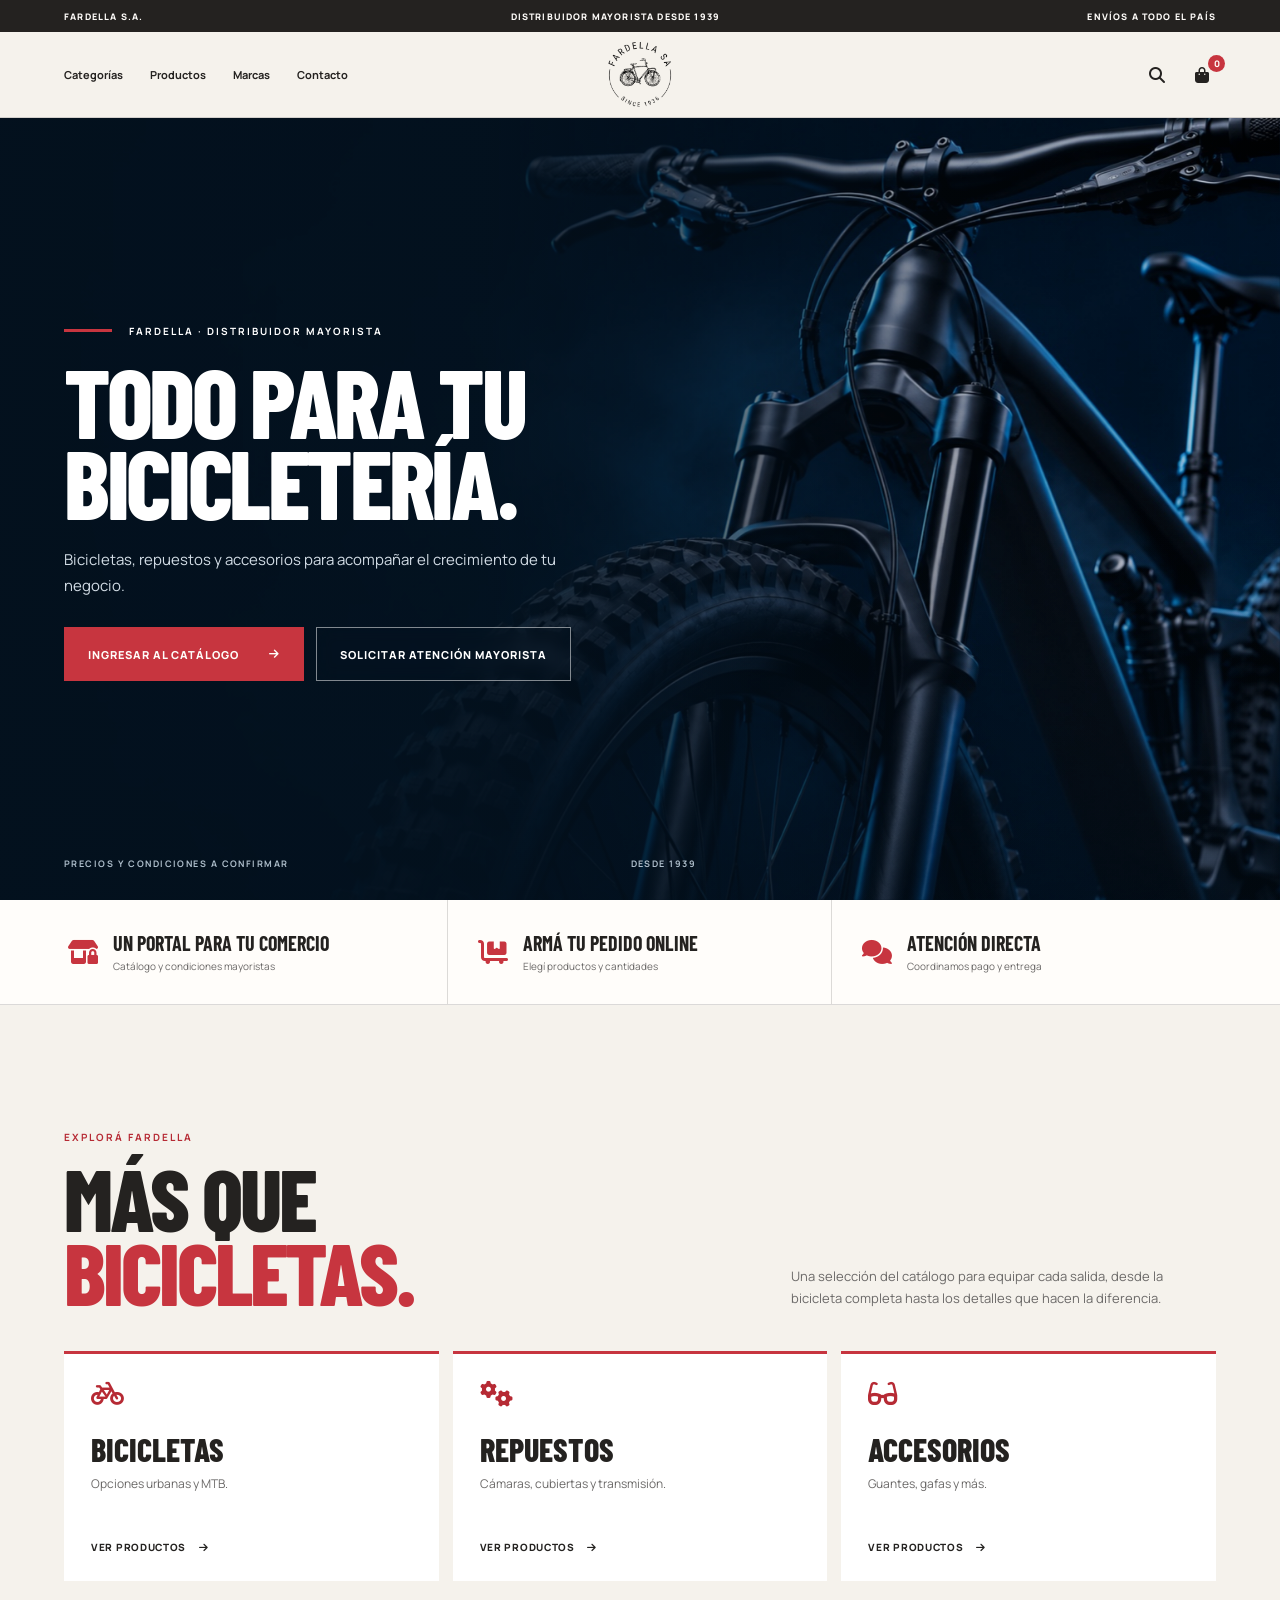
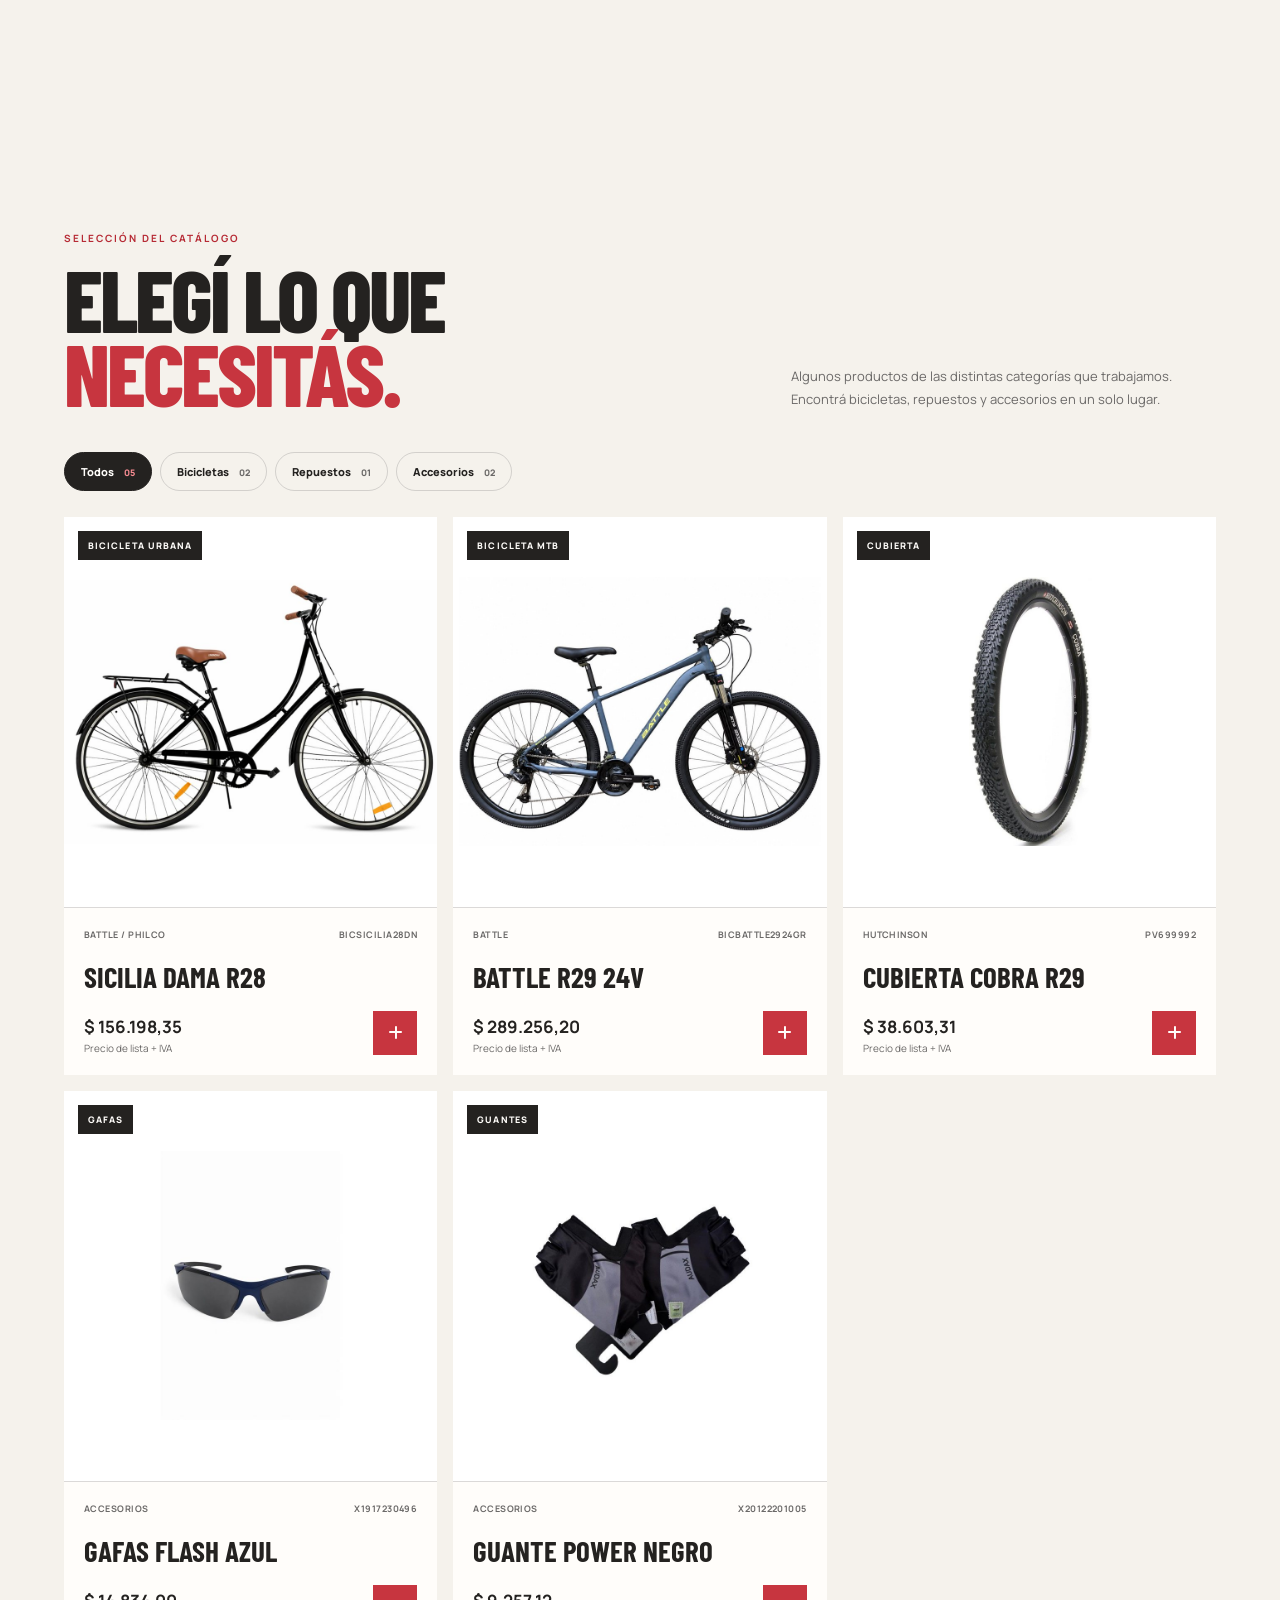
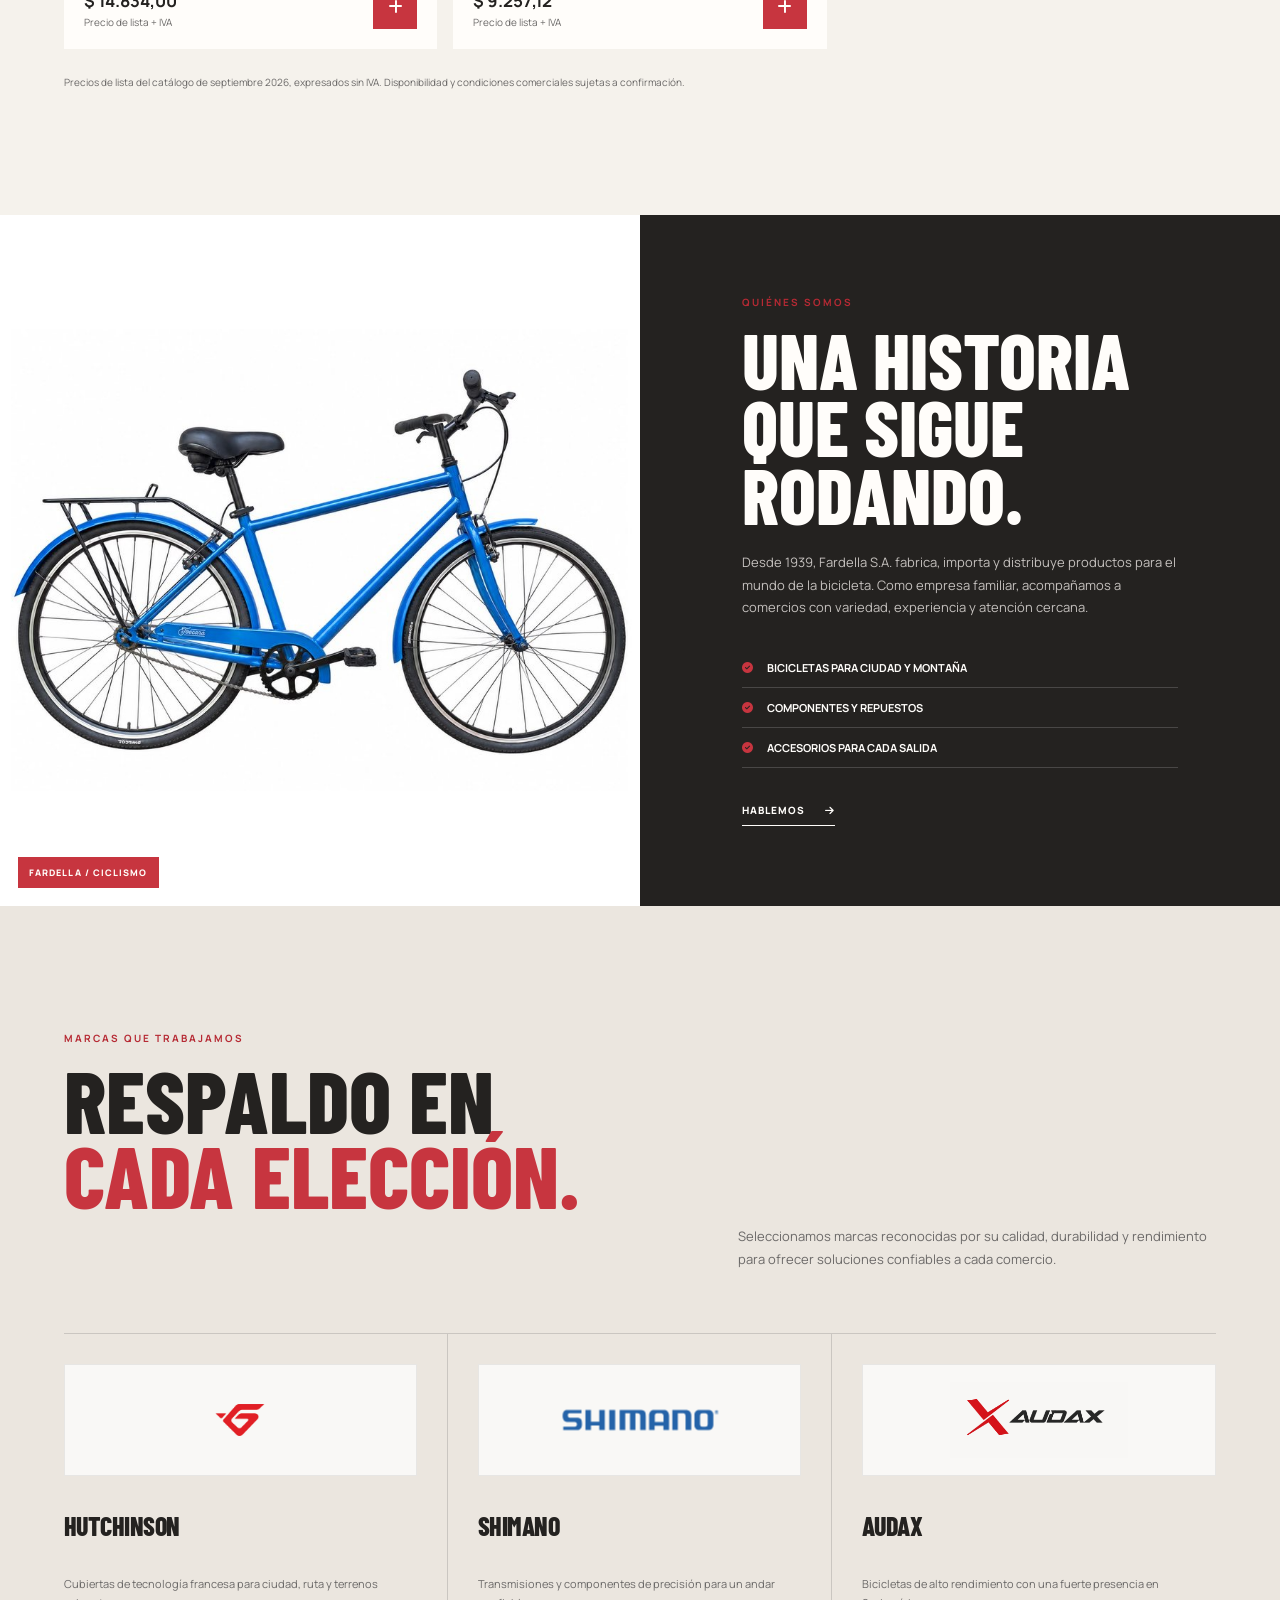
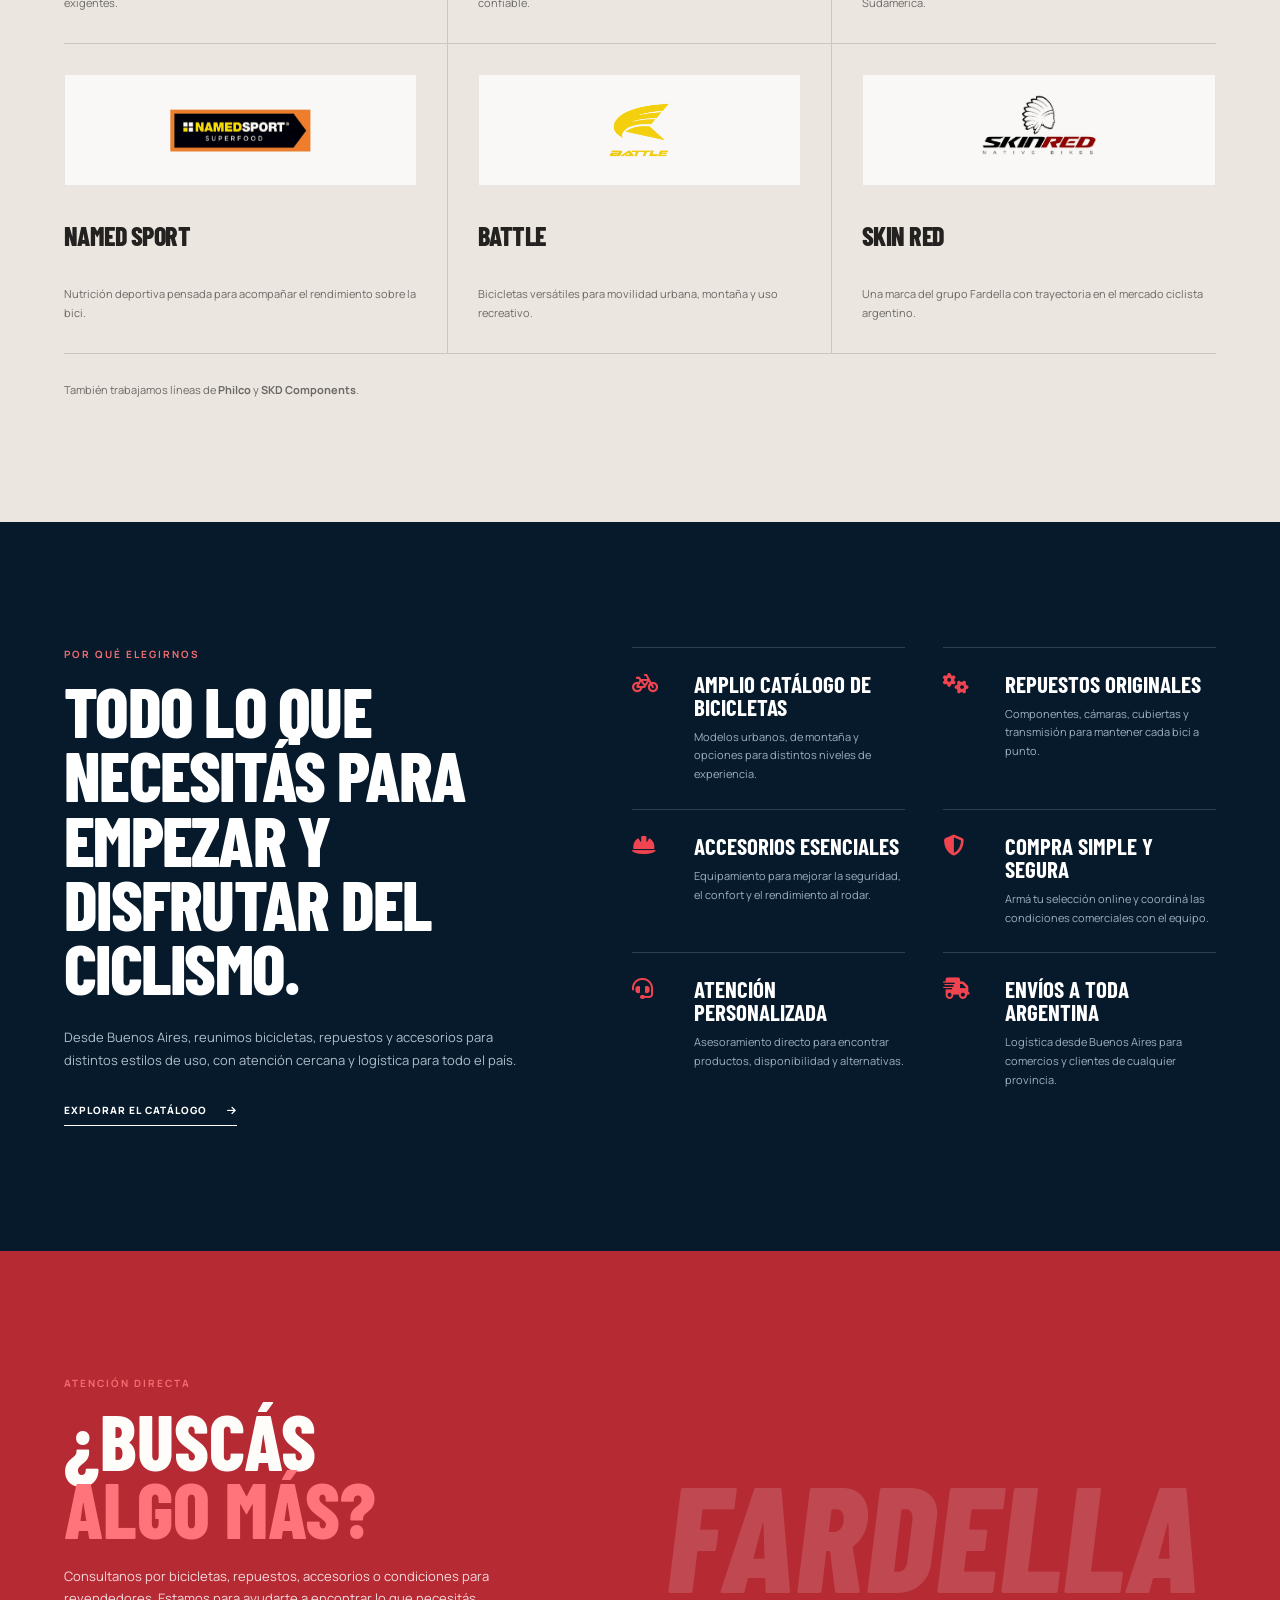
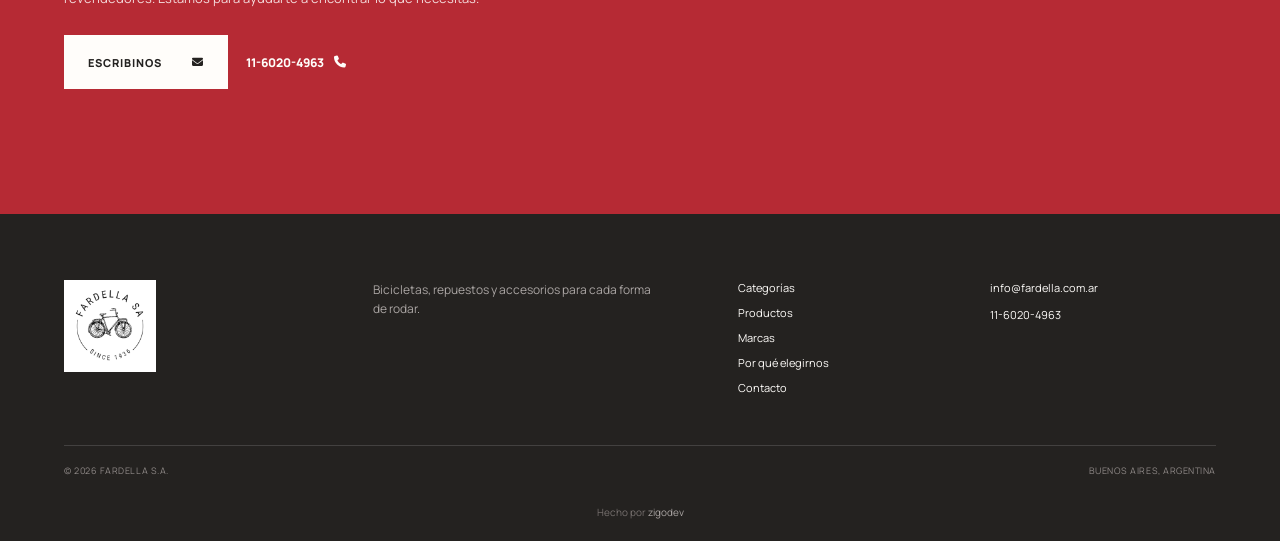
==== commit e183d96a: "Refine Fardella identity and brand logos" ====
--- a/index.html
+++ b/index.html
@@ -16,7 +16,7 @@
   <div class="announcement"><span>FARDELLA S.A.</span><span>Distribuidor mayorista desde 1939</span><span>Envíos a todo el país</span></div>
   <header class="site-header">
     <button class="icon-button menu-toggle" aria-label="Abrir menú" aria-expanded="false"><span></span><span></span></button>
-    <a class="wordmark" href="index.html" aria-label="Fardella S.A., inicio"><img src="assets/images/fardella/logo.png" alt="Fardella S.A."></a>
+    <a class="wordmark" href="index.html" aria-label="Fardella S.A., inicio"><img src="assets/images/fardella/logo-fardella-official.png" alt="Fardella S.A."></a>
     <nav class="desktop-nav" aria-label="Navegación principal"><a href="#categorias">Categorías</a><a href="#productos">Productos</a><a href="#marcas">Marcas</a><a href="#contacto">Contacto</a></nav>
     <div class="header-actions"><button class="icon-button search-toggle" aria-label="Buscar"><i class="fa-solid fa-magnifying-glass"></i></button><a class="icon-button cart-link" href="carrito.html" aria-label="Ver selección"><i class="fa-solid fa-bag-shopping"></i><span class="cart-count" data-cart-count>0</span></a></div>
   </header>
@@ -37,7 +37,10 @@
       <img class="hero-media" src="assets/images/fardella/hero-mtb-cinematic.jpg" alt="Primer plano de una bicicleta de montaña equipada para distintos terrenos">
       <div class="hero-shade" aria-hidden="true"></div>
       <div class="hero-copy">
-        <p class="eyebrow">Fardella · Distribuidor mayorista</p>
+        <div class="hero-kicker">
+          <span aria-hidden="true"></span>
+          <p class="eyebrow">Fardella · Distribuidor mayorista</p>
+        </div>
         <h1 id="hero-title">Todo para tu<br><em>bicicletería.</em></h1>
         <p class="hero-description">Bicicletas, repuestos y accesorios para acompañar el crecimiento de tu negocio.</p>
         <div class="hero-actions">
@@ -94,12 +97,36 @@
         <p>Seleccionamos marcas reconocidas por su calidad, durabilidad y rendimiento para ofrecer soluciones confiables a cada comercio.</p>
       </div>
       <div class="brand-grid">
-        <article class="brand-card fade-in"><span class="brand-name">Hutchinson</span><p>Cubiertas de tecnología francesa para ciudad, ruta y terrenos exigentes.</p></article>
-        <article class="brand-card fade-in"><span class="brand-name">Shimano</span><p>Transmisiones y componentes de precisión para un andar confiable.</p></article>
-        <article class="brand-card fade-in"><span class="brand-name">Audax</span><p>Bicicletas de alto rendimiento con una fuerte presencia en Sudamérica.</p></article>
-        <article class="brand-card fade-in"><span class="brand-name">Named Sport</span><p>Nutrición deportiva pensada para acompañar el rendimiento sobre la bici.</p></article>
-        <article class="brand-card fade-in"><span class="brand-name">Battle</span><p>Bicicletas versátiles para movilidad urbana, montaña y uso recreativo.</p></article>
-        <article class="brand-card fade-in"><span class="brand-name">Skin Red</span><p>Una marca del grupo Fardella con trayectoria en el mercado ciclista argentino.</p></article>
+        <article class="brand-card fade-in">
+          <div class="brand-logo"><img src="assets/images/brands/hutchinson.png" alt="Hutchinson" loading="lazy"></div>
+          <span class="brand-name">Hutchinson</span>
+          <p>Cubiertas de tecnología francesa para ciudad, ruta y terrenos exigentes.</p>
+        </article>
+        <article class="brand-card fade-in">
+          <div class="brand-logo"><img src="assets/images/brands/shimano.svg" alt="Shimano" loading="lazy"></div>
+          <span class="brand-name">Shimano</span>
+          <p>Transmisiones y componentes de precisión para un andar confiable.</p>
+        </article>
+        <article class="brand-card fade-in">
+          <div class="brand-logo"><img src="assets/images/brands/audax.png" alt="Audax" loading="lazy"></div>
+          <span class="brand-name">Audax</span>
+          <p>Bicicletas de alto rendimiento con una fuerte presencia en Sudamérica.</p>
+        </article>
+        <article class="brand-card fade-in">
+          <div class="brand-logo"><img src="assets/images/brands/named-sport.png" alt="Named Sport" loading="lazy"></div>
+          <span class="brand-name">Named Sport</span>
+          <p>Nutrición deportiva pensada para acompañar el rendimiento sobre la bici.</p>
+        </article>
+        <article class="brand-card fade-in">
+          <div class="brand-logo"><img src="assets/images/brands/battle.jpg" alt="Battle" loading="lazy"></div>
+          <span class="brand-name">Battle</span>
+          <p>Bicicletas versátiles para movilidad urbana, montaña y uso recreativo.</p>
+        </article>
+        <article class="brand-card fade-in">
+          <div class="brand-logo"><img src="assets/images/brands/skin-red.jpg" alt="Skin Red Native Bikes" loading="lazy"></div>
+          <span class="brand-name">Skin Red</span>
+          <p>Una marca del grupo Fardella con trayectoria en el mercado ciclista argentino.</p>
+        </article>
       </div>
       <p class="brands-more">También trabajamos líneas de <strong>Philco</strong> y <strong>SKD Components</strong>.</p>
     </section>
@@ -127,7 +154,7 @@
     </section>
   </main>
   <footer class="footer">
-    <div class="footer-main"><a class="wordmark footer-brand" href="index.html"><img src="assets/images/fardella/logo.png" alt="Fardella S.A."></a><p>Bicicletas, repuestos y accesorios para cada forma de rodar.</p><nav class="footer-links" aria-label="Navegación del pie"><a href="#categorias">Categorías</a><a href="#productos">Productos</a><a href="#marcas">Marcas</a><a href="#elegirnos">Por qué elegirnos</a><a href="#contacto">Contacto</a></nav><div class="footer-contact"><a href="mailto:info@fardella.com.ar">info@fardella.com.ar</a><a href="tel:+541160204963">11-6020-4963</a></div></div>
+    <div class="footer-main"><a class="wordmark footer-brand" href="index.html"><img src="assets/images/fardella/logo-fardella-official.png" alt="Fardella S.A."></a><p>Bicicletas, repuestos y accesorios para cada forma de rodar.</p><nav class="footer-links" aria-label="Navegación del pie"><a href="#categorias">Categorías</a><a href="#productos">Productos</a><a href="#marcas">Marcas</a><a href="#elegirnos">Por qué elegirnos</a><a href="#contacto">Contacto</a></nav><div class="footer-contact"><a href="mailto:info@fardella.com.ar">info@fardella.com.ar</a><a href="tel:+541160204963">11-6020-4963</a></div></div>
     <div class="footer-bottom"><span>© 2026 Fardella S.A.</span><span>Buenos Aires, Argentina</span></div>
     <div class="footer-credit">Hecho por <a href="https://zigodev.com.ar" target="_blank" rel="noopener noreferrer">zigodev</a></div>
   </footer>
--- a/styles.css
+++ b/styles.css
@@ -2001,15 +2001,15 @@
 }
 
 .fardella-site .site-header {
-  height: 98px;
+  height: 78px;
   border-bottom: 1px solid var(--line);
   background: var(--paper);
   color: var(--ink);
 }
 
 .fardella-site .wordmark {
-  width: 86px;
-  height: 86px;
+  width: 68px;
+  height: 68px;
   display: grid;
   place-items: center;
   overflow: hidden;
@@ -2208,7 +2208,7 @@
 
 @media (min-width: 850px) {
   .fardella-site .site-header {
-    height: 116px;
+    height: 86px;
   }
 
   .fardella-site .hero {
@@ -2222,8 +2222,8 @@
   }
 
   .fardella-site .wordmark {
-    width: 110px;
-    height: 110px;
+    width: 78px;
+    height: 78px;
   }
 
   .fardella-site .footer-brand {
@@ -2257,7 +2257,7 @@
 /* Fardella 1939 — portada cinematográfica y contenido institucional */
 .fardella-site .hero-cinematic {
   position: relative;
-  height: calc(100svh - 130px);
+  height: calc(100svh - 110px);
   min-height: 610px;
   max-height: 760px;
   display: block;
@@ -2279,7 +2279,8 @@
   z-index: -2;
   object-fit: cover;
   object-position: 66% center;
-  animation: heroReveal 1.2s ease-out both;
+  animation: heroDrift 14s ease-in-out infinite alternate;
+  will-change: transform;
 }
 
 .hero-shade {
@@ -2302,15 +2303,26 @@
 }
 
 .fardella-site .hero-cinematic .hero-copy::before {
-  top: 54px;
-  left: var(--pad);
+  display: none;
+}
+
+.hero-kicker {
+  margin-bottom: 23px;
+  display: flex;
+  align-items: center;
+  gap: 17px;
+}
+
+.hero-kicker > span {
   width: 48px;
   height: 3px;
-}
-
-.fardella-site .hero-cinematic .eyebrow {
-  margin-bottom: 23px;
-  padding-left: 70px;
+  flex: 0 0 auto;
+  background: var(--red-bright);
+}
+
+.fardella-site .hero-cinematic .hero-kicker .eyebrow {
+  margin: 0;
+  padding: 0;
   color: #fff;
   font-size: 10px;
 }
@@ -2405,18 +2417,48 @@
 }
 
 .brand-card {
-  min-height: 205px;
+  min-height: 310px;
   padding: 28px 5px 28px 0;
   display: flex;
   flex-direction: column;
   justify-content: space-between;
-  gap: 42px;
+  gap: 18px;
   border-bottom: 1px solid var(--line);
+}
+
+.brand-logo {
+  width: 100%;
+  height: 112px;
+  display: grid;
+  place-items: center;
+  overflow: hidden;
+  border: 1px solid rgba(19, 19, 21, .08);
+  background: rgba(255, 255, 255, .72);
+}
+
+.brand-logo img {
+  width: 80%;
+  height: 76px;
+  object-fit: contain;
+  mix-blend-mode: multiply;
+  transition: transform .35s ease;
+}
+
+.brand-card:hover .brand-logo img {
+  transform: scale(1.045);
+}
+
+.brand-logo img[alt="Shimano"] {
+  transform: scale(2.25);
+}
+
+.brand-card:hover .brand-logo img[alt="Shimano"] {
+  transform: scale(2.35);
 }
 
 .brand-name {
   font-family: var(--display);
-  font-size: 34px;
+  font-size: 26px;
   font-weight: 800;
   line-height: 1;
   letter-spacing: -.02em;
@@ -2501,15 +2543,13 @@
   line-height: 1.7;
 }
 
-@keyframes heroReveal {
-  from {
-    opacity: .55;
-    transform: scale(1.035);
-  }
-
-  to {
-    opacity: 1;
-    transform: scale(1);
+@keyframes heroDrift {
+  0% {
+    transform: scale(1.025) translate3d(0, 0, 0);
+  }
+
+  100% {
+    transform: scale(1.07) translate3d(-1.2%, .6%, 0);
   }
 }
 
@@ -2559,7 +2599,7 @@
 
 @media (min-width: 850px) {
   .fardella-site .hero-cinematic {
-    height: calc(100svh - 148px);
+    height: calc(100svh - 118px);
     min-height: 540px;
     max-height: 820px;
   }
@@ -2624,8 +2664,12 @@
     padding-bottom: 35px;
   }
 
-  .fardella-site .hero-cinematic .hero-copy::before {
-    top: 42px;
+  .hero-kicker {
+    gap: 13px;
+  }
+
+  .hero-kicker > span {
+    width: 34px;
   }
 
   .fardella-site .hero-cinematic .hero-description {
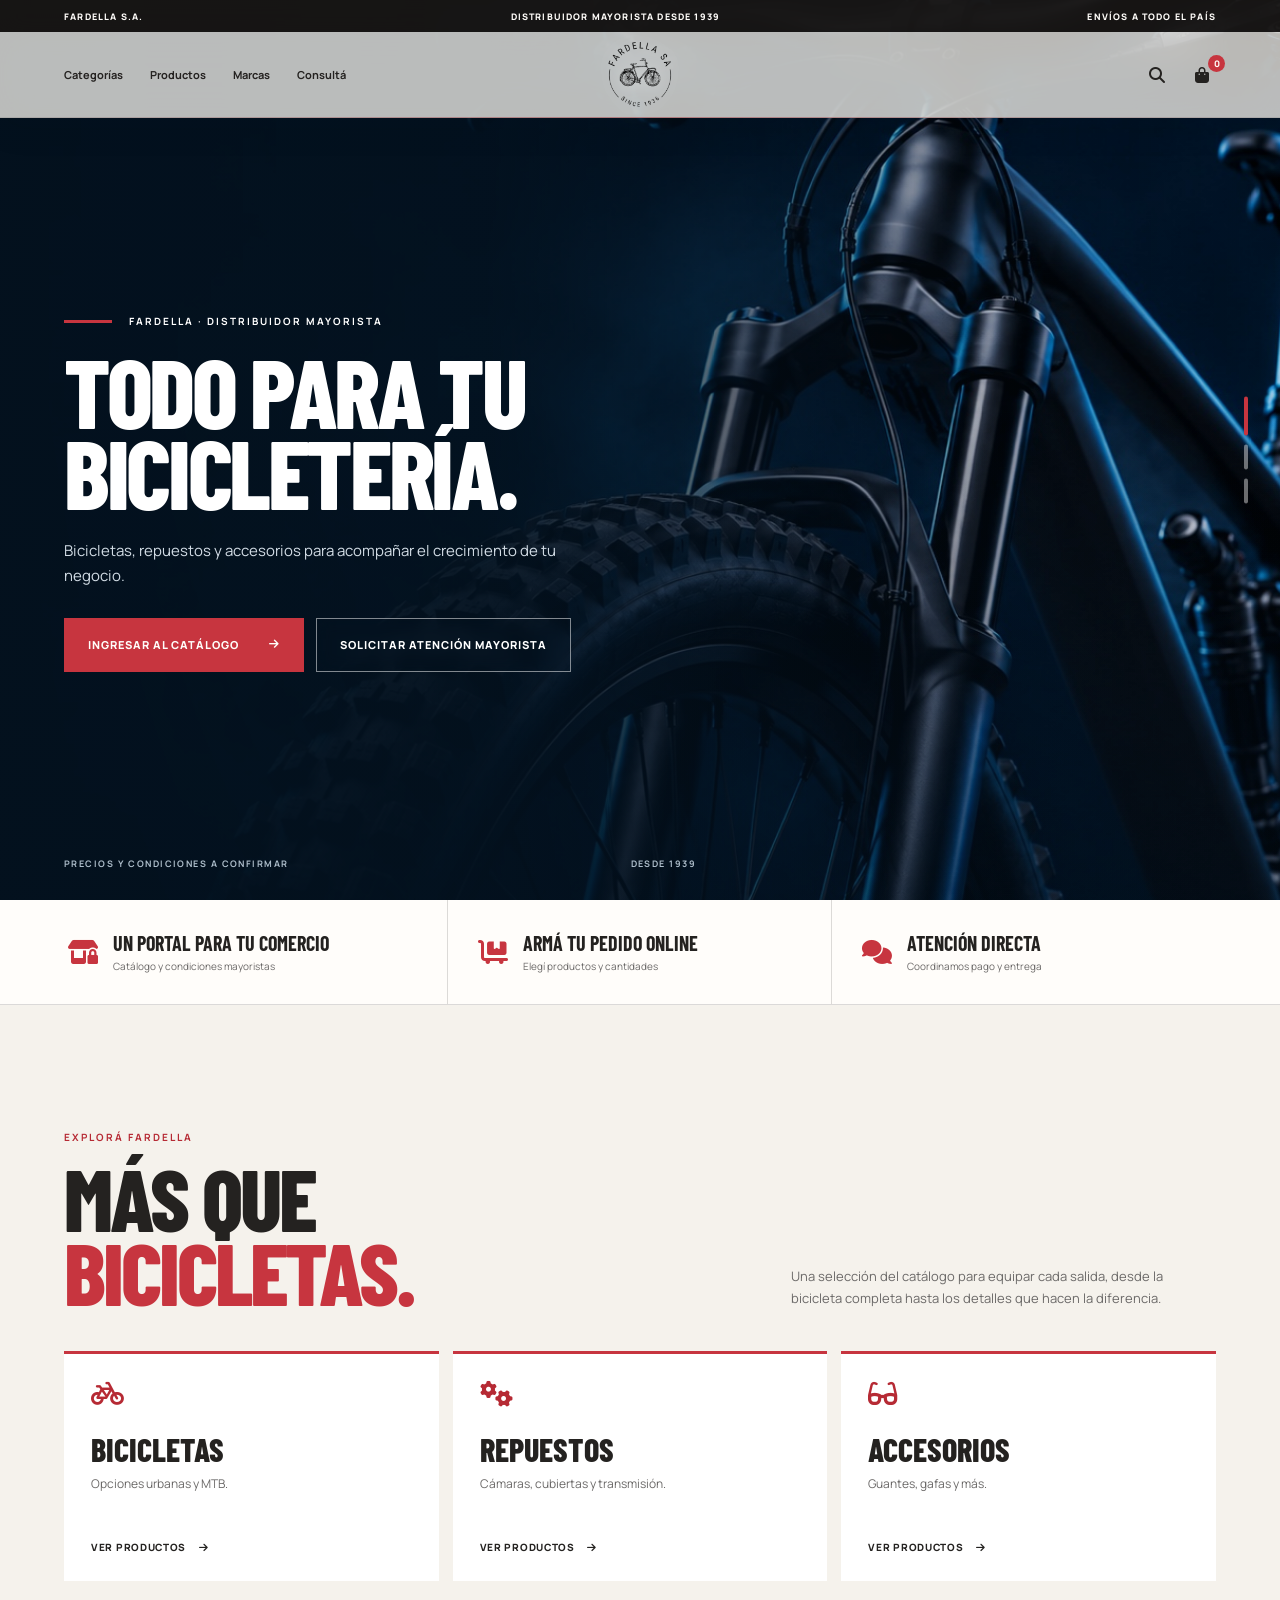
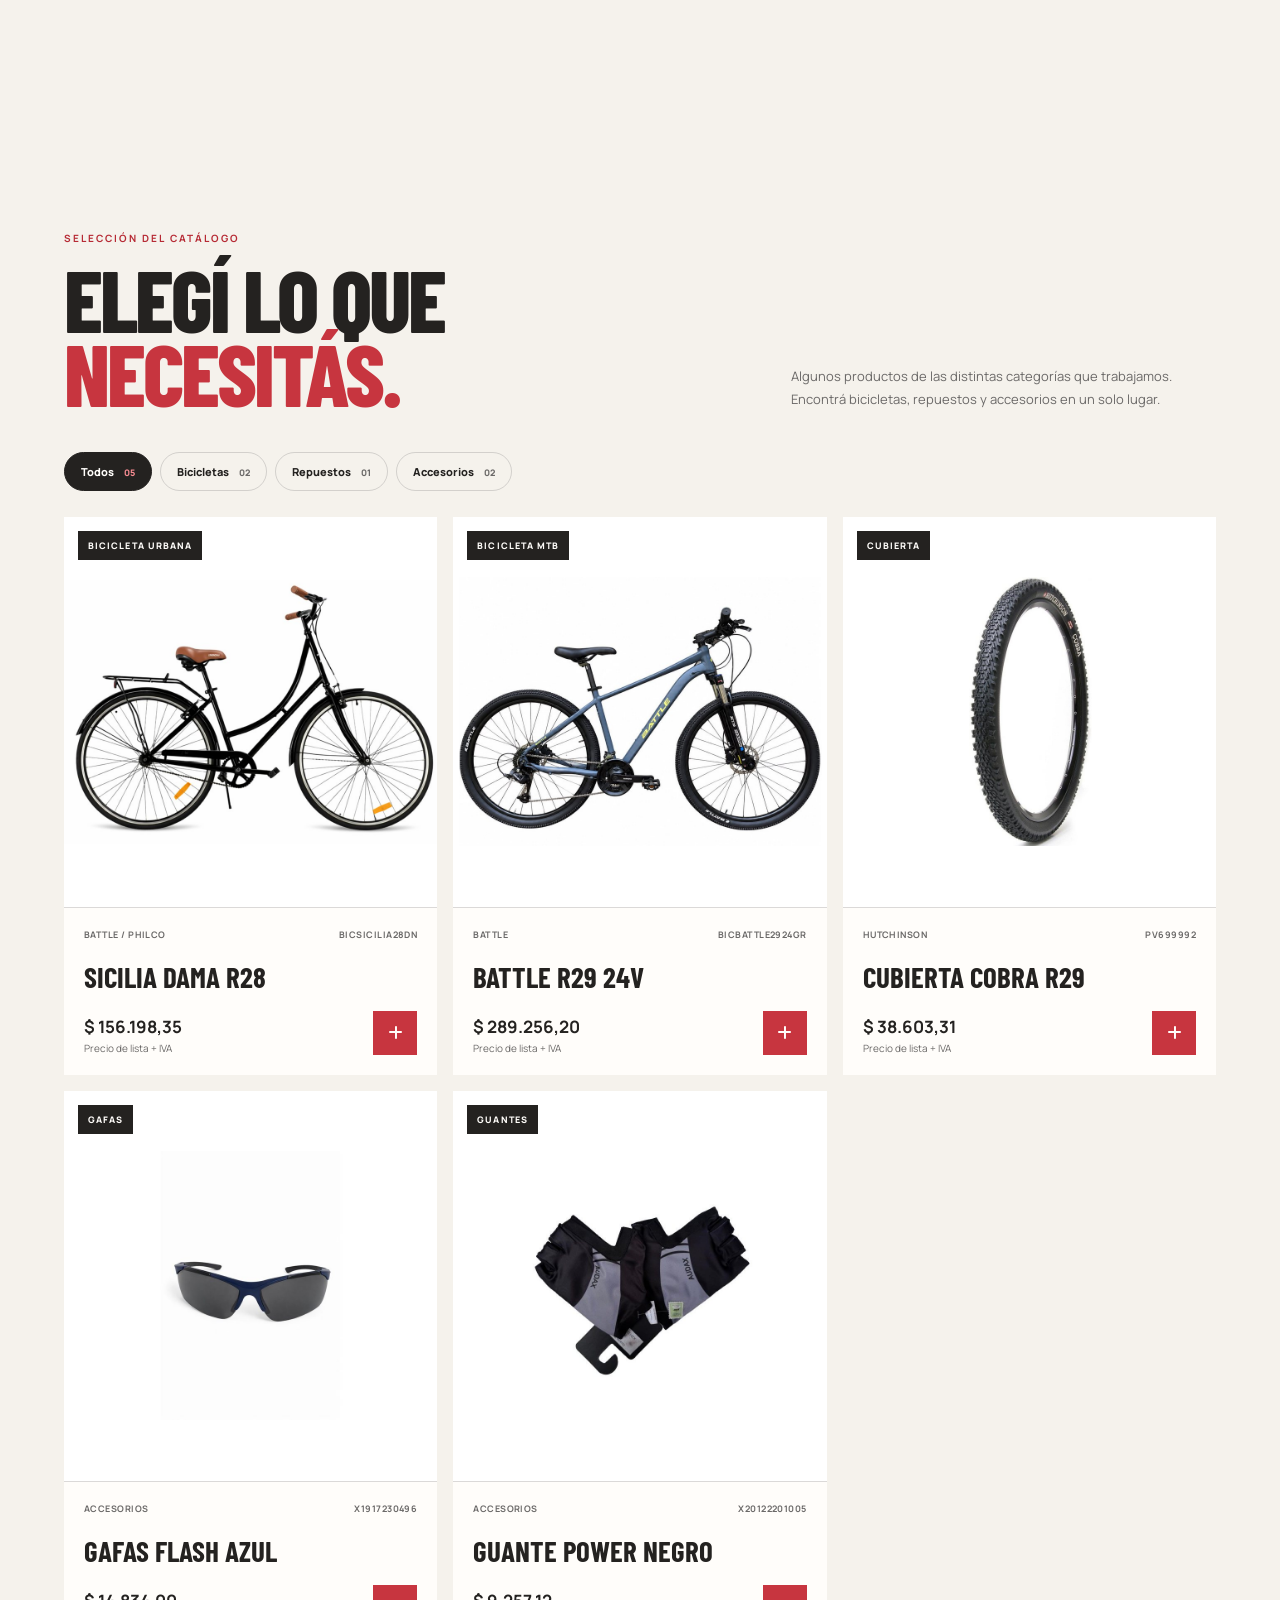
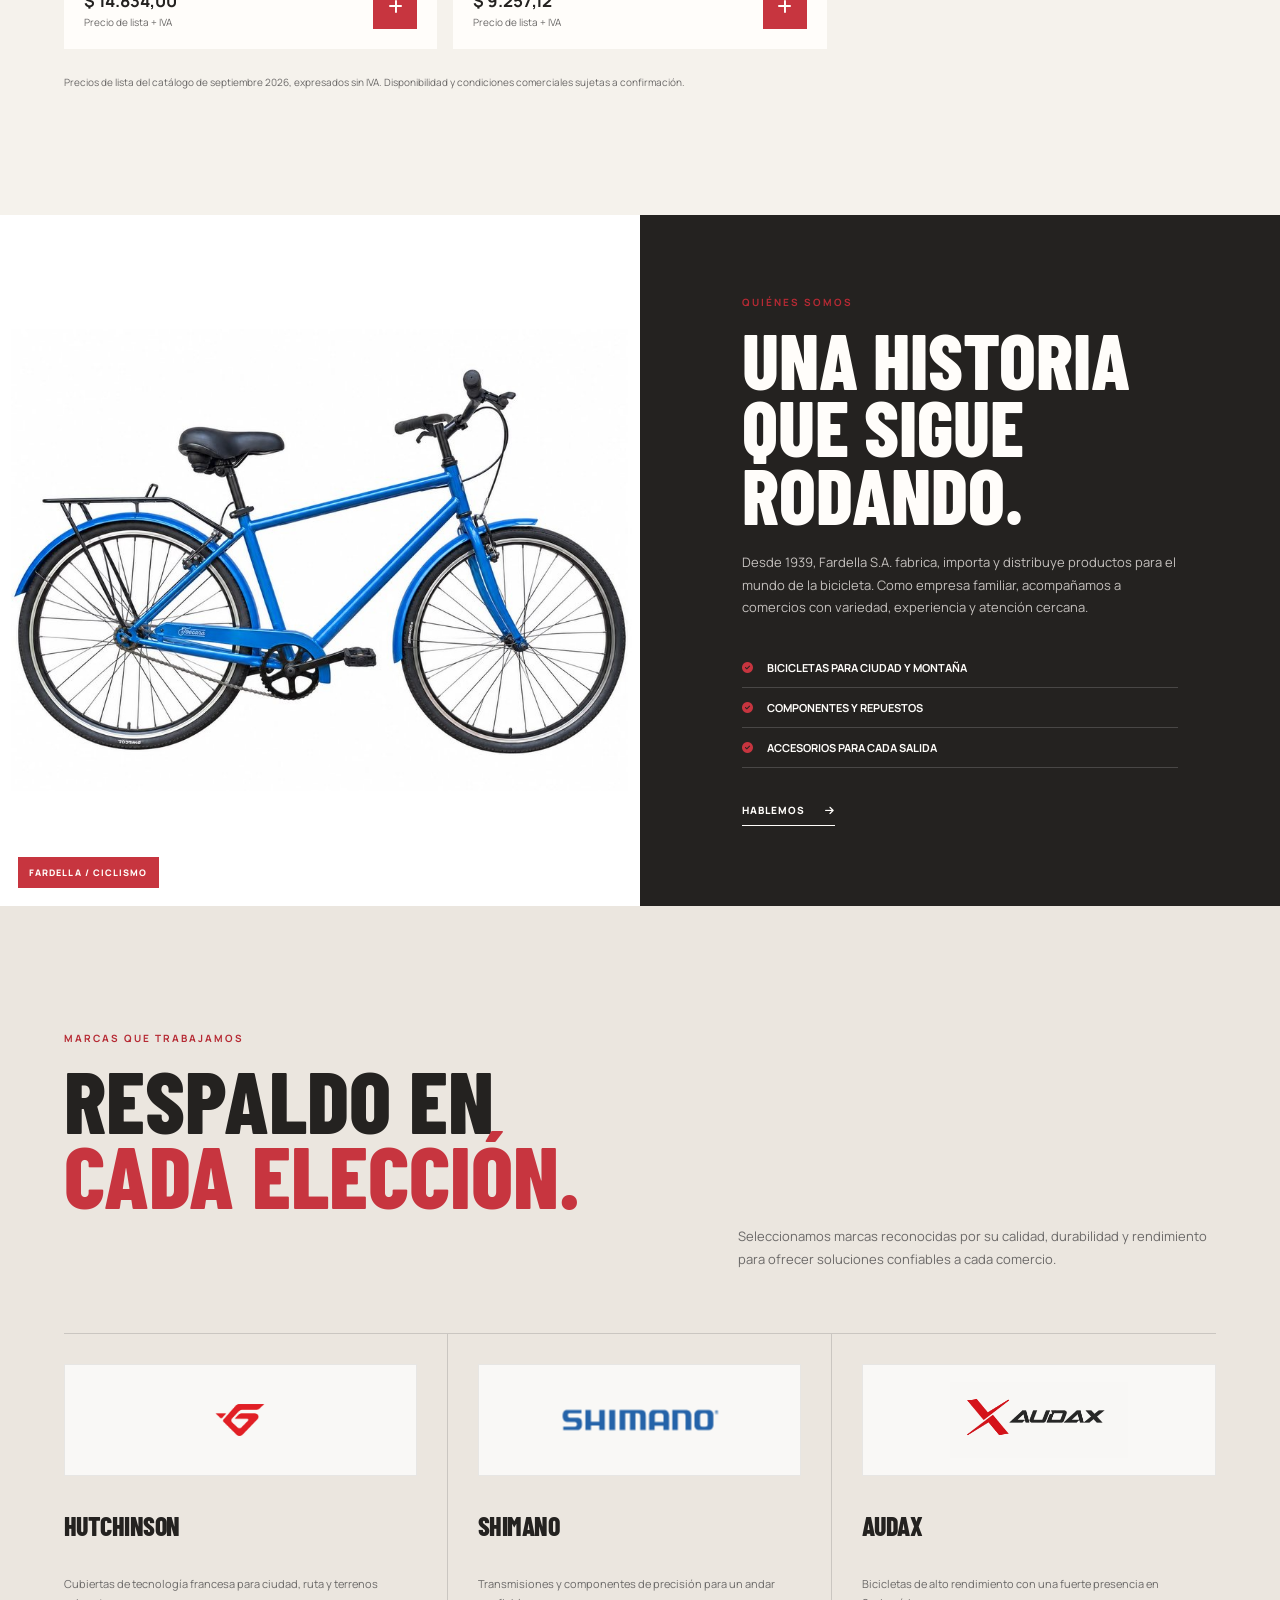
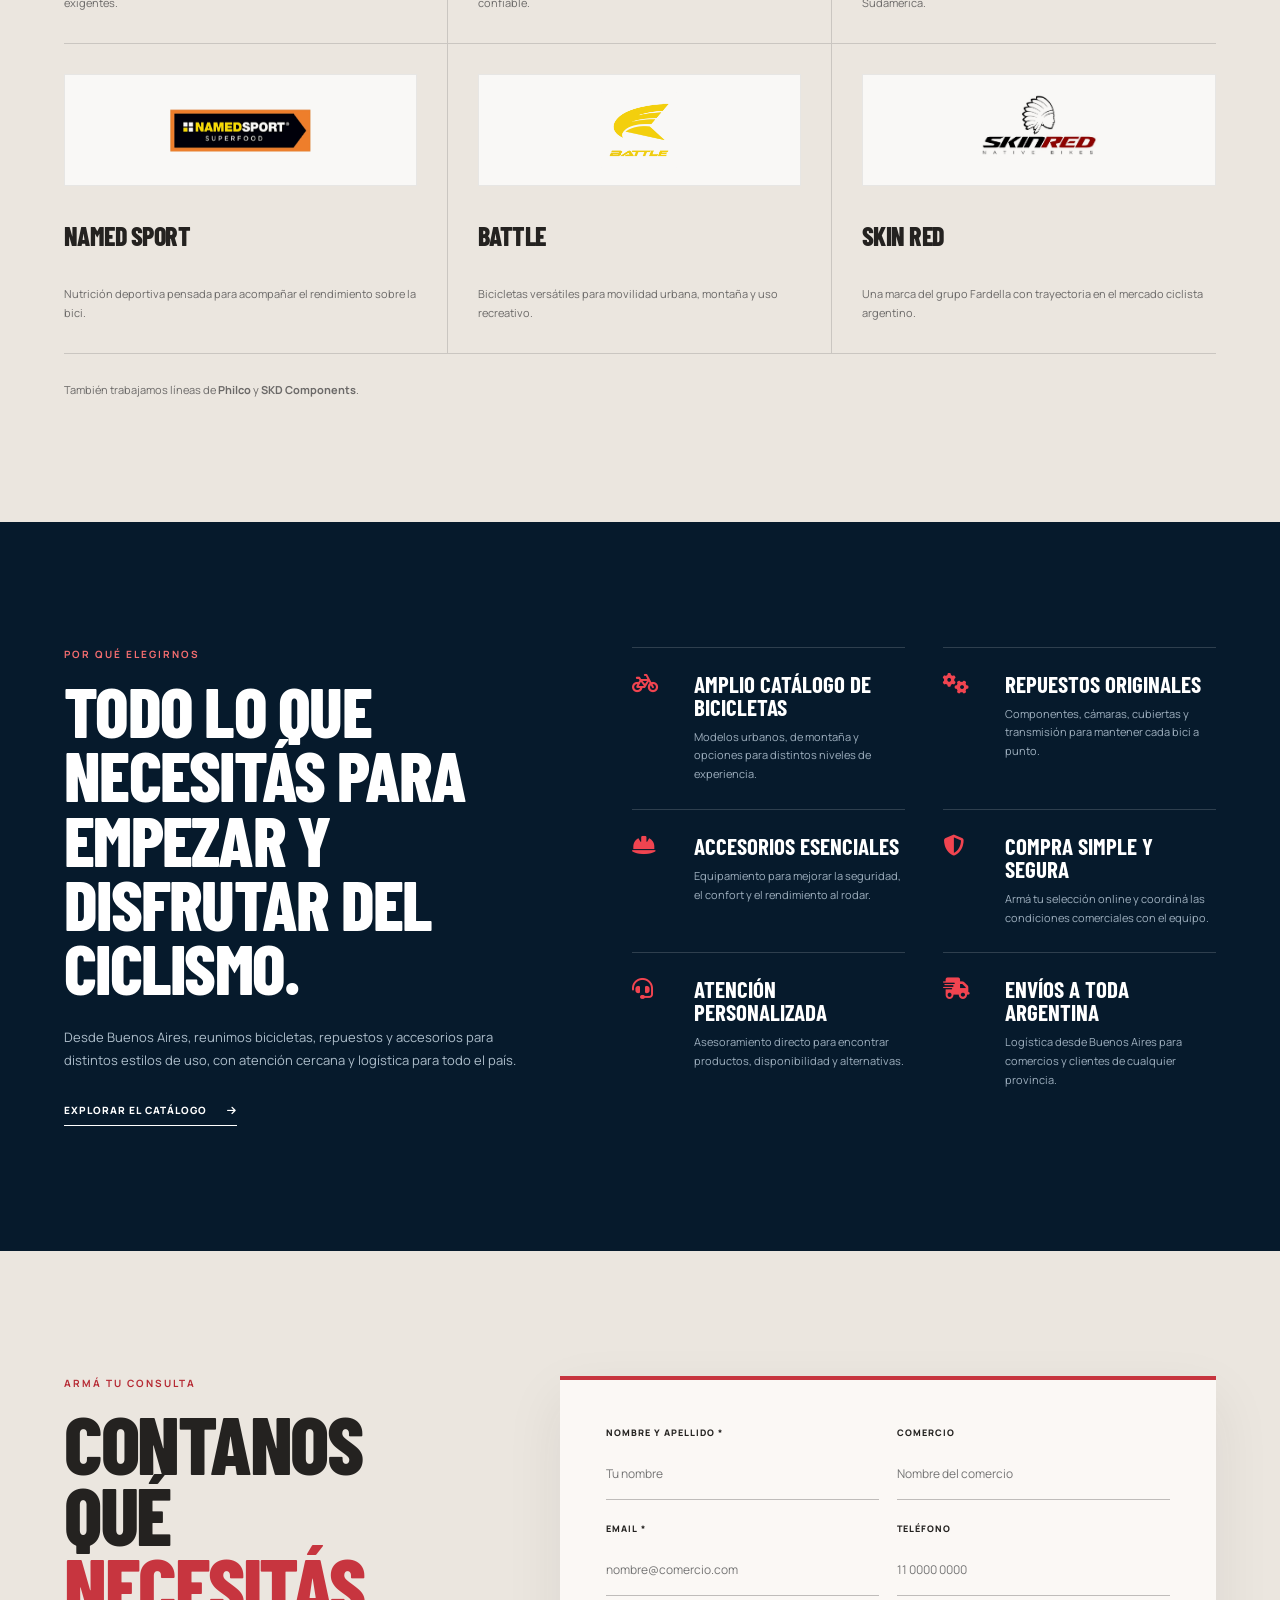
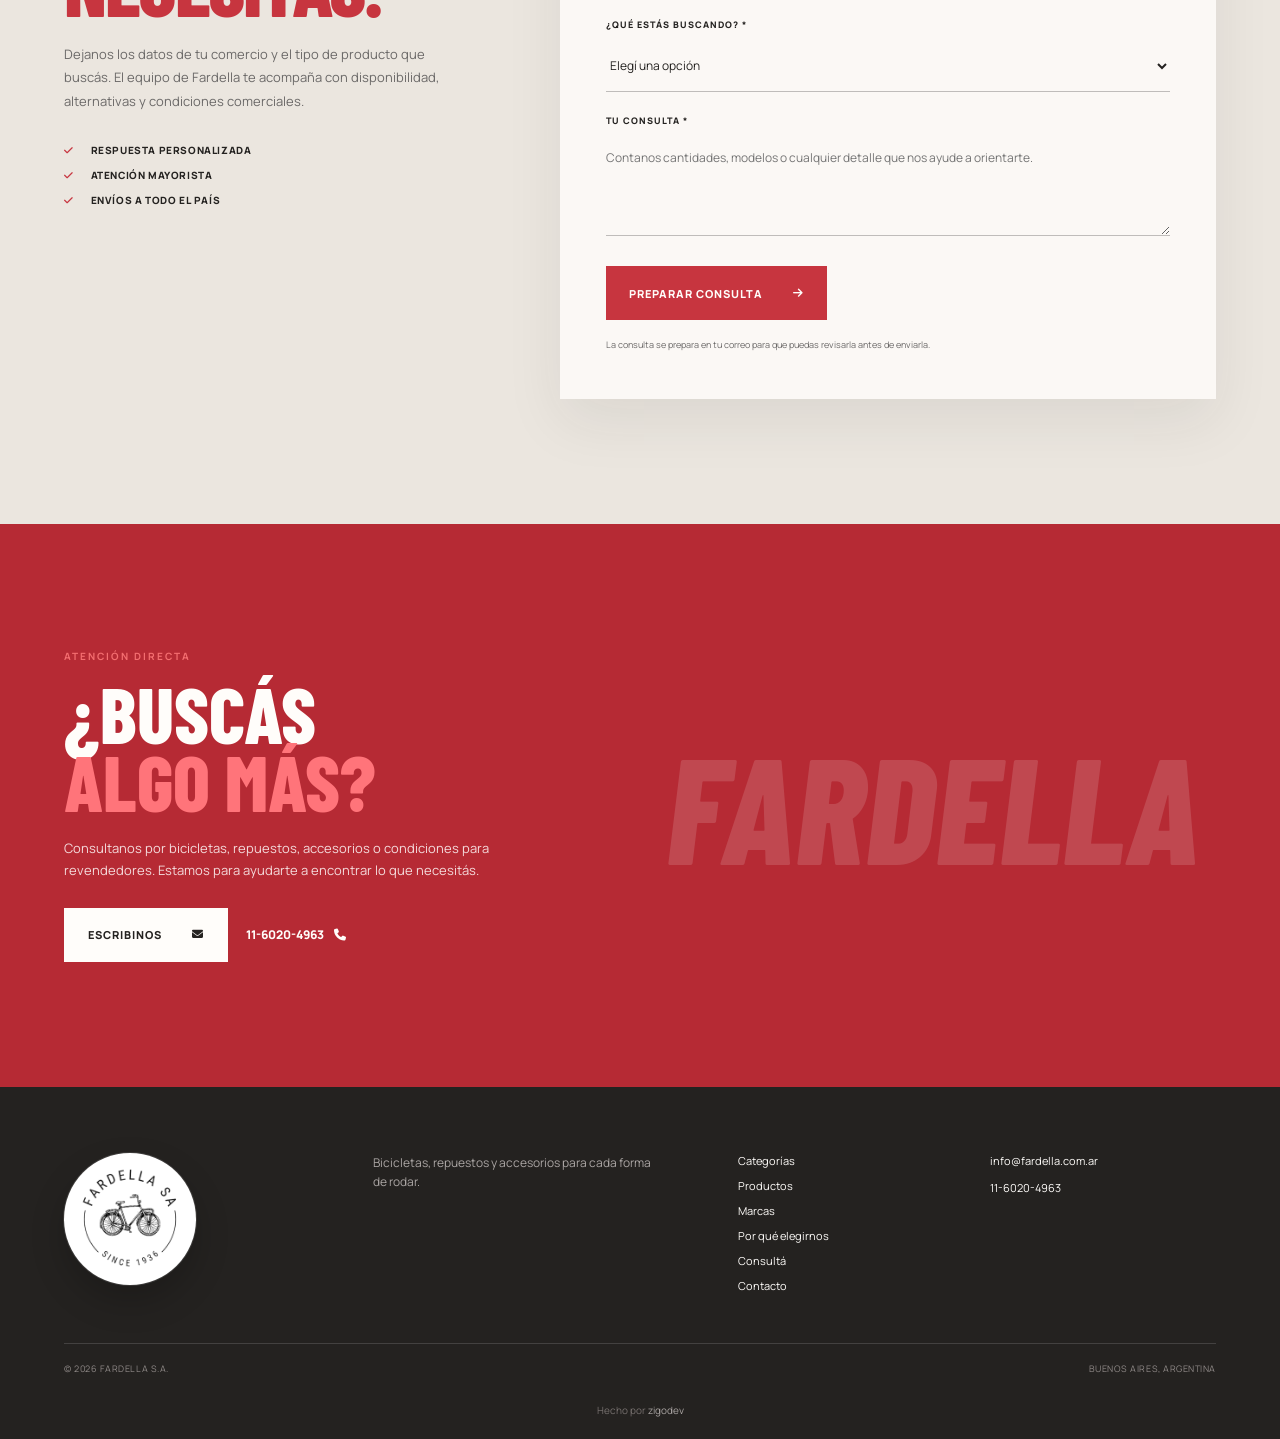
==== commit 4b7664bf: "Add floating navigation and rotating hero" ====
--- a/index.html
+++ b/index.html
@@ -10,19 +10,19 @@
   <link rel="preconnect" href="https://fonts.gstatic.com" crossorigin>
   <link href="https://fonts.googleapis.com/css2?family=Barlow+Condensed:wght@500;600;700;800&family=Manrope:wght@400;500;600;700&display=swap" rel="stylesheet">
   <link rel="stylesheet" href="https://cdnjs.cloudflare.com/ajax/libs/font-awesome/6.5.2/css/all.min.css">
-  <link rel="stylesheet" href="styles.css">
+  <link rel="stylesheet" href="styles.css?v=20261104b">
 </head>
 <body class="fardella-site">
   <div class="announcement"><span>FARDELLA S.A.</span><span>Distribuidor mayorista desde 1939</span><span>Envíos a todo el país</span></div>
   <header class="site-header">
     <button class="icon-button menu-toggle" aria-label="Abrir menú" aria-expanded="false"><span></span><span></span></button>
     <a class="wordmark" href="index.html" aria-label="Fardella S.A., inicio"><img src="assets/images/fardella/logo-fardella-official.png" alt="Fardella S.A."></a>
-    <nav class="desktop-nav" aria-label="Navegación principal"><a href="#categorias">Categorías</a><a href="#productos">Productos</a><a href="#marcas">Marcas</a><a href="#contacto">Contacto</a></nav>
+    <nav class="desktop-nav" aria-label="Navegación principal"><a href="#categorias">Categorías</a><a href="#productos">Productos</a><a href="#marcas">Marcas</a><a href="#consulta">Consultá</a></nav>
     <div class="header-actions"><button class="icon-button search-toggle" aria-label="Buscar"><i class="fa-solid fa-magnifying-glass"></i></button><a class="icon-button cart-link" href="carrito.html" aria-label="Ver selección"><i class="fa-solid fa-bag-shopping"></i><span class="cart-count" data-cart-count>0</span></a></div>
   </header>
   <aside class="mobile-menu" aria-hidden="true">
     <div class="mobile-menu-top"><span>MENÚ</span><button class="icon-button menu-close" aria-label="Cerrar menú"><i class="fa-solid fa-xmark"></i></button></div>
-    <nav><a href="#categorias">Categorías</a><a href="#productos">Productos</a><a href="#marcas">Marcas</a><a href="#elegirnos">Por qué elegirnos</a><a href="#contacto">Contacto</a></nav>
+    <nav><a href="#categorias">Categorías</a><a href="#productos">Productos</a><a href="#marcas">Marcas</a><a href="#elegirnos">Por qué elegirnos</a><a href="#consulta">Consultá</a><a href="#contacto">Contacto</a></nav>
     <p>Todo para disfrutar del ciclismo.</p>
   </aside>
   <div class="menu-backdrop"></div>
@@ -34,7 +34,11 @@
   </div>
   <main>
     <section class="hero hero-cinematic" aria-labelledby="hero-title">
-      <img class="hero-media" src="assets/images/fardella/hero-mtb-cinematic.jpg" alt="Primer plano de una bicicleta de montaña equipada para distintos terrenos">
+      <div class="hero-slides" aria-hidden="true">
+        <img class="hero-media hero-slide active" src="assets/images/fardella/hero-mtb-cinematic.jpg" alt="" data-hero-slide>
+        <img class="hero-media hero-slide" src="assets/images/fardella/hero-drivetrain.jpg" alt="" data-hero-slide>
+        <img class="hero-media hero-slide" src="assets/images/fardella/hero-accessories.jpg" alt="" data-hero-slide>
+      </div>
       <div class="hero-shade" aria-hidden="true"></div>
       <div class="hero-copy">
         <div class="hero-kicker">
@@ -48,6 +52,11 @@
           <a class="button button-outline" href="#contacto">Solicitar atención mayorista</a>
         </div>
         <div class="hero-footnote"><span>PRECIOS Y CONDICIONES A CONFIRMAR</span><span>DESDE 1939</span></div>
+      </div>
+      <div class="hero-pagination" aria-label="Cambiar imagen destacada">
+        <button class="active" type="button" data-hero-go="0" aria-label="Ver bicicleta" aria-pressed="true"></button>
+        <button type="button" data-hero-go="1" aria-label="Ver transmisión" aria-pressed="false"></button>
+        <button type="button" data-hero-go="2" aria-label="Ver accesorios" aria-pressed="false"></button>
       </div>
     </section>
 
@@ -148,17 +157,41 @@
       </div>
     </section>
 
+    <section class="inquiry section-pad" id="consulta" aria-labelledby="inquiry-title">
+      <div class="inquiry-intro fade-in">
+        <p class="eyebrow dark">Armá tu consulta</p>
+        <h2 id="inquiry-title">Contanos qué<br><em>necesitás.</em></h2>
+        <p>Dejanos los datos de tu comercio y el tipo de producto que buscás. El equipo de Fardella te acompaña con disponibilidad, alternativas y condiciones comerciales.</p>
+        <div class="inquiry-notes">
+          <span><i class="fa-solid fa-check"></i> Respuesta personalizada</span>
+          <span><i class="fa-solid fa-check"></i> Atención mayorista</span>
+          <span><i class="fa-solid fa-check"></i> Envíos a todo el país</span>
+        </div>
+      </div>
+      <form class="inquiry-form fade-in" data-inquiry-form>
+        <div class="form-grid">
+          <label><span>Nombre y apellido *</span><input type="text" name="nombre" autocomplete="name" required placeholder="Tu nombre"></label>
+          <label><span>Comercio</span><input type="text" name="comercio" autocomplete="organization" placeholder="Nombre del comercio"></label>
+          <label><span>Email *</span><input type="email" name="email" autocomplete="email" required placeholder="nombre@comercio.com"></label>
+          <label><span>Teléfono</span><input type="tel" name="telefono" autocomplete="tel" placeholder="11 0000 0000"></label>
+          <label class="form-wide"><span>¿Qué estás buscando? *</span><select name="interes" required><option value="">Elegí una opción</option><option>Bicicletas</option><option>Cámaras, cubiertas o transmisión</option><option>Accesorios</option><option>Cuenta mayorista</option><option>Otro producto</option></select></label>
+          <label class="form-wide"><span>Tu consulta *</span><textarea name="mensaje" rows="4" required placeholder="Contanos cantidades, modelos o cualquier detalle que nos ayude a orientarte."></textarea></label>
+        </div>
+        <div class="form-submit"><button class="button button-accent" type="submit">Preparar consulta <i class="fa-solid fa-arrow-right"></i></button><p data-form-status aria-live="polite">La consulta se prepara en tu correo para que puedas revisarla antes de enviarla.</p></div>
+      </form>
+    </section>
+
     <section class="feature-banner section-pad" id="contacto">
       <div class="feature-copy"><p class="eyebrow">Atención directa</p><h2>¿Buscás<br><em>algo más?</em></h2><p>Consultanos por bicicletas, repuestos, accesorios o condiciones para revendedores. Estamos para ayudarte a encontrar lo que necesitás.</p><div class="contact-actions"><a class="button button-light" href="mailto:info@fardella.com.ar">Escribinos <i class="fa-solid fa-envelope"></i></a><a class="contact-phone" href="tel:+541160204963">11-6020-4963 <i class="fa-solid fa-phone"></i></a></div></div>
       <div class="feature-mark" aria-hidden="true">FARDELLA</div>
     </section>
   </main>
   <footer class="footer">
-    <div class="footer-main"><a class="wordmark footer-brand" href="index.html"><img src="assets/images/fardella/logo-fardella-official.png" alt="Fardella S.A."></a><p>Bicicletas, repuestos y accesorios para cada forma de rodar.</p><nav class="footer-links" aria-label="Navegación del pie"><a href="#categorias">Categorías</a><a href="#productos">Productos</a><a href="#marcas">Marcas</a><a href="#elegirnos">Por qué elegirnos</a><a href="#contacto">Contacto</a></nav><div class="footer-contact"><a href="mailto:info@fardella.com.ar">info@fardella.com.ar</a><a href="tel:+541160204963">11-6020-4963</a></div></div>
+    <div class="footer-main"><a class="wordmark footer-brand" href="index.html"><img src="assets/images/fardella/logo-fardella-official.png" alt="Fardella S.A."></a><p>Bicicletas, repuestos y accesorios para cada forma de rodar.</p><nav class="footer-links" aria-label="Navegación del pie"><a href="#categorias">Categorías</a><a href="#productos">Productos</a><a href="#marcas">Marcas</a><a href="#elegirnos">Por qué elegirnos</a><a href="#consulta">Consultá</a><a href="#contacto">Contacto</a></nav><div class="footer-contact"><a href="mailto:info@fardella.com.ar">info@fardella.com.ar</a><a href="tel:+541160204963">11-6020-4963</a></div></div>
     <div class="footer-bottom"><span>© 2026 Fardella S.A.</span><span>Buenos Aires, Argentina</span></div>
     <div class="footer-credit">Hecho por <a href="https://zigodev.com.ar" target="_blank" rel="noopener noreferrer">zigodev</a></div>
   </footer>
   <div class="toast" role="status" aria-live="polite"></div>
-  <script src="main.js"></script>
+  <script src="main.js?v=20261104"></script>
 </body>
 </html>
--- a/styles.css
+++ b/styles.css
@@ -2703,3 +2703,356 @@
     animation: none;
   }
 }
+
+/* Navegación flotante, hero rotativo y consultas */
+.fardella-site .announcement {
+  position: fixed;
+  top: 0;
+  right: 0;
+  left: 0;
+  z-index: 140;
+  background: rgba(24, 22, 21, .94);
+  backdrop-filter: blur(12px);
+  -webkit-backdrop-filter: blur(12px);
+}
+
+.fardella-site .site-header {
+  position: fixed;
+  top: 32px;
+  right: 0;
+  left: 0;
+  z-index: 135;
+  border-bottom-color: rgba(36, 34, 32, .11);
+  background: rgba(245, 242, 236, .76);
+  box-shadow: 0 10px 35px rgba(2, 14, 24, .08);
+  backdrop-filter: blur(20px) saturate(145%);
+  -webkit-backdrop-filter: blur(20px) saturate(145%);
+}
+
+.fardella-site .site-header::after {
+  position: absolute;
+  right: 0;
+  bottom: -1px;
+  left: 0;
+  height: 1px;
+  background: linear-gradient(90deg, transparent, rgba(182, 42, 52, .4), transparent);
+  content: "";
+}
+
+.fardella-site .site-header .wordmark {
+  filter: drop-shadow(0 2px 8px rgba(255, 255, 255, .72));
+}
+
+.fardella-site.inner-page main {
+  padding-top: 110px;
+}
+
+.fardella-site .menu-backdrop {
+  z-index: 158;
+}
+
+.fardella-site .mobile-menu {
+  z-index: 160;
+}
+
+.fardella-site .search-panel {
+  z-index: 165;
+}
+
+.fardella-site section[id] {
+  scroll-margin-top: 118px;
+}
+
+.fardella-site .hero-cinematic {
+  height: 100svh;
+  min-height: 650px;
+  max-height: 900px;
+}
+
+.hero-slides {
+  position: absolute;
+  inset: 0;
+  z-index: 0;
+}
+
+.hero-slide {
+  z-index: 0;
+  opacity: 0;
+  transform: scale(1.035);
+  animation: none;
+  transition: opacity .85s ease;
+}
+
+.hero-slide.active {
+  opacity: 1;
+  animation: heroSlideMove 5.4s ease-out both;
+}
+
+.hero-shade {
+  z-index: 1;
+}
+
+.fardella-site .hero-cinematic .hero-copy {
+  z-index: 2;
+  padding-top: 145px;
+}
+
+.hero-pagination {
+  position: absolute;
+  top: 50%;
+  right: clamp(18px, 2.5vw, 42px);
+  z-index: 3;
+  display: flex;
+  flex-direction: column;
+  gap: 9px;
+  transform: translateY(-50%);
+}
+
+.hero-pagination button {
+  width: 4px;
+  height: 25px;
+  padding: 0;
+  border: 0;
+  border-radius: 4px;
+  background: rgba(255, 255, 255, .42);
+  cursor: pointer;
+  transition: height .25s, background .25s;
+}
+
+.hero-pagination button.active {
+  height: 39px;
+  background: var(--red-bright);
+}
+
+.inquiry {
+  display: grid;
+  gap: 52px;
+  background: #ebe6df;
+}
+
+.inquiry-intro h2 {
+  margin-bottom: 24px;
+  font-family: var(--display);
+  font-size: 64px;
+  font-weight: 800;
+  line-height: .86;
+  letter-spacing: -.03em;
+  text-transform: uppercase;
+}
+
+.inquiry-intro h2 em {
+  color: var(--red-bright);
+  font-style: normal;
+}
+
+.inquiry-intro > p:not(.eyebrow) {
+  max-width: 570px;
+  color: var(--muted);
+  font-size: 13px;
+  line-height: 1.8;
+}
+
+.inquiry-notes {
+  margin-top: 30px;
+  display: grid;
+  gap: 11px;
+  font-size: 10px;
+  font-weight: 800;
+  letter-spacing: .06em;
+  text-transform: uppercase;
+}
+
+.inquiry-notes i {
+  width: 24px;
+  color: var(--red-bright);
+}
+
+.inquiry-form {
+  padding: clamp(24px, 4vw, 46px);
+  border-top: 4px solid var(--red-bright);
+  background: rgba(255, 253, 250, .82);
+  box-shadow: 0 22px 55px rgba(36, 34, 32, .08);
+}
+
+.form-grid {
+  display: grid;
+  gap: 22px 18px;
+}
+
+.inquiry-form label {
+  display: grid;
+  gap: 9px;
+}
+
+.inquiry-form label > span {
+  font-size: 9px;
+  font-weight: 800;
+  letter-spacing: .11em;
+  text-transform: uppercase;
+}
+
+.inquiry-form input,
+.inquiry-form select,
+.inquiry-form textarea {
+  width: 100%;
+  min-height: 52px;
+  padding: 13px 0;
+  border: 0;
+  border-bottom: 1px solid rgba(36, 34, 32, .28);
+  border-radius: 0;
+  outline: 0;
+  background: transparent;
+  color: var(--ink);
+  font-family: var(--body);
+  font-size: 12px;
+  transition: border-color .2s;
+}
+
+.inquiry-form textarea {
+  min-height: 100px;
+  resize: vertical;
+}
+
+.inquiry-form input:focus,
+.inquiry-form select:focus,
+.inquiry-form textarea:focus {
+  border-bottom-color: var(--red-bright);
+}
+
+.form-submit {
+  margin-top: 30px;
+  display: flex;
+  flex-wrap: wrap;
+  align-items: center;
+  gap: 18px 24px;
+}
+
+.form-submit .button {
+  border: 0;
+}
+
+.form-submit p {
+  max-width: 330px;
+  margin: 0;
+  color: var(--muted);
+  font-size: 9px;
+  line-height: 1.6;
+}
+
+.fardella-site .footer-brand {
+  width: 128px;
+  height: 128px;
+  padding: 8px;
+  border-radius: 50%;
+  box-shadow: 0 0 0 1px rgba(255, 255, 255, .12), 0 16px 35px rgba(0, 0, 0, .2);
+}
+
+@keyframes heroSlideMove {
+  0% {
+    transform: scale(1.035) translate3d(0, 0, 0);
+  }
+
+  100% {
+    transform: scale(1.105) translate3d(-1.8%, .7%, 0);
+  }
+}
+
+@media (min-width: 600px) {
+  .form-grid {
+    grid-template-columns: repeat(2, minmax(0, 1fr));
+  }
+
+  .form-wide {
+    grid-column: 1 / -1;
+  }
+}
+
+@media (min-width: 850px) {
+  .fardella-site.inner-page main {
+    padding-top: 118px;
+  }
+
+  .fardella-site .hero-cinematic {
+    height: 100svh;
+    min-height: 680px;
+    max-height: 940px;
+  }
+
+  .fardella-site .hero-cinematic .hero-copy {
+    padding-top: 150px;
+    padding-bottom: 64px;
+  }
+
+  .inquiry {
+    grid-template-columns: .75fr 1.25fr;
+    align-items: start;
+    gap: clamp(54px, 8vw, 120px);
+  }
+
+  .inquiry-intro {
+    position: sticky;
+    top: 145px;
+  }
+
+  .inquiry-intro h2 {
+    font-size: 82px;
+  }
+
+  .fardella-site .footer-brand {
+    width: 132px;
+    height: 132px;
+  }
+}
+
+@media (min-width: 1050px) {
+  .fardella-site .product-info,
+  .fardella-site .cart-summary {
+    top: 142px;
+  }
+}
+
+@media (max-width: 599px) {
+  .fardella-site .hero-cinematic {
+    min-height: 690px;
+    max-height: 820px;
+  }
+
+  .fardella-site .hero-cinematic .hero-copy {
+    padding-top: 132px;
+    padding-bottom: 32px;
+  }
+
+  .fardella-site .hero-cinematic h1 {
+    font-size: clamp(58px, 18vw, 70px);
+  }
+
+  .hero-media {
+    object-position: 63% center;
+  }
+
+  .hero-pagination {
+    right: 13px;
+  }
+
+  .hero-pagination button {
+    height: 19px;
+  }
+
+  .hero-pagination button.active {
+    height: 29px;
+  }
+
+  .inquiry-intro h2 {
+    font-size: 58px;
+  }
+
+  .form-submit .button {
+    width: 100%;
+  }
+}
+
+@media (prefers-reduced-motion: reduce) {
+  .hero-slide.active {
+    animation: none;
+  }
+}
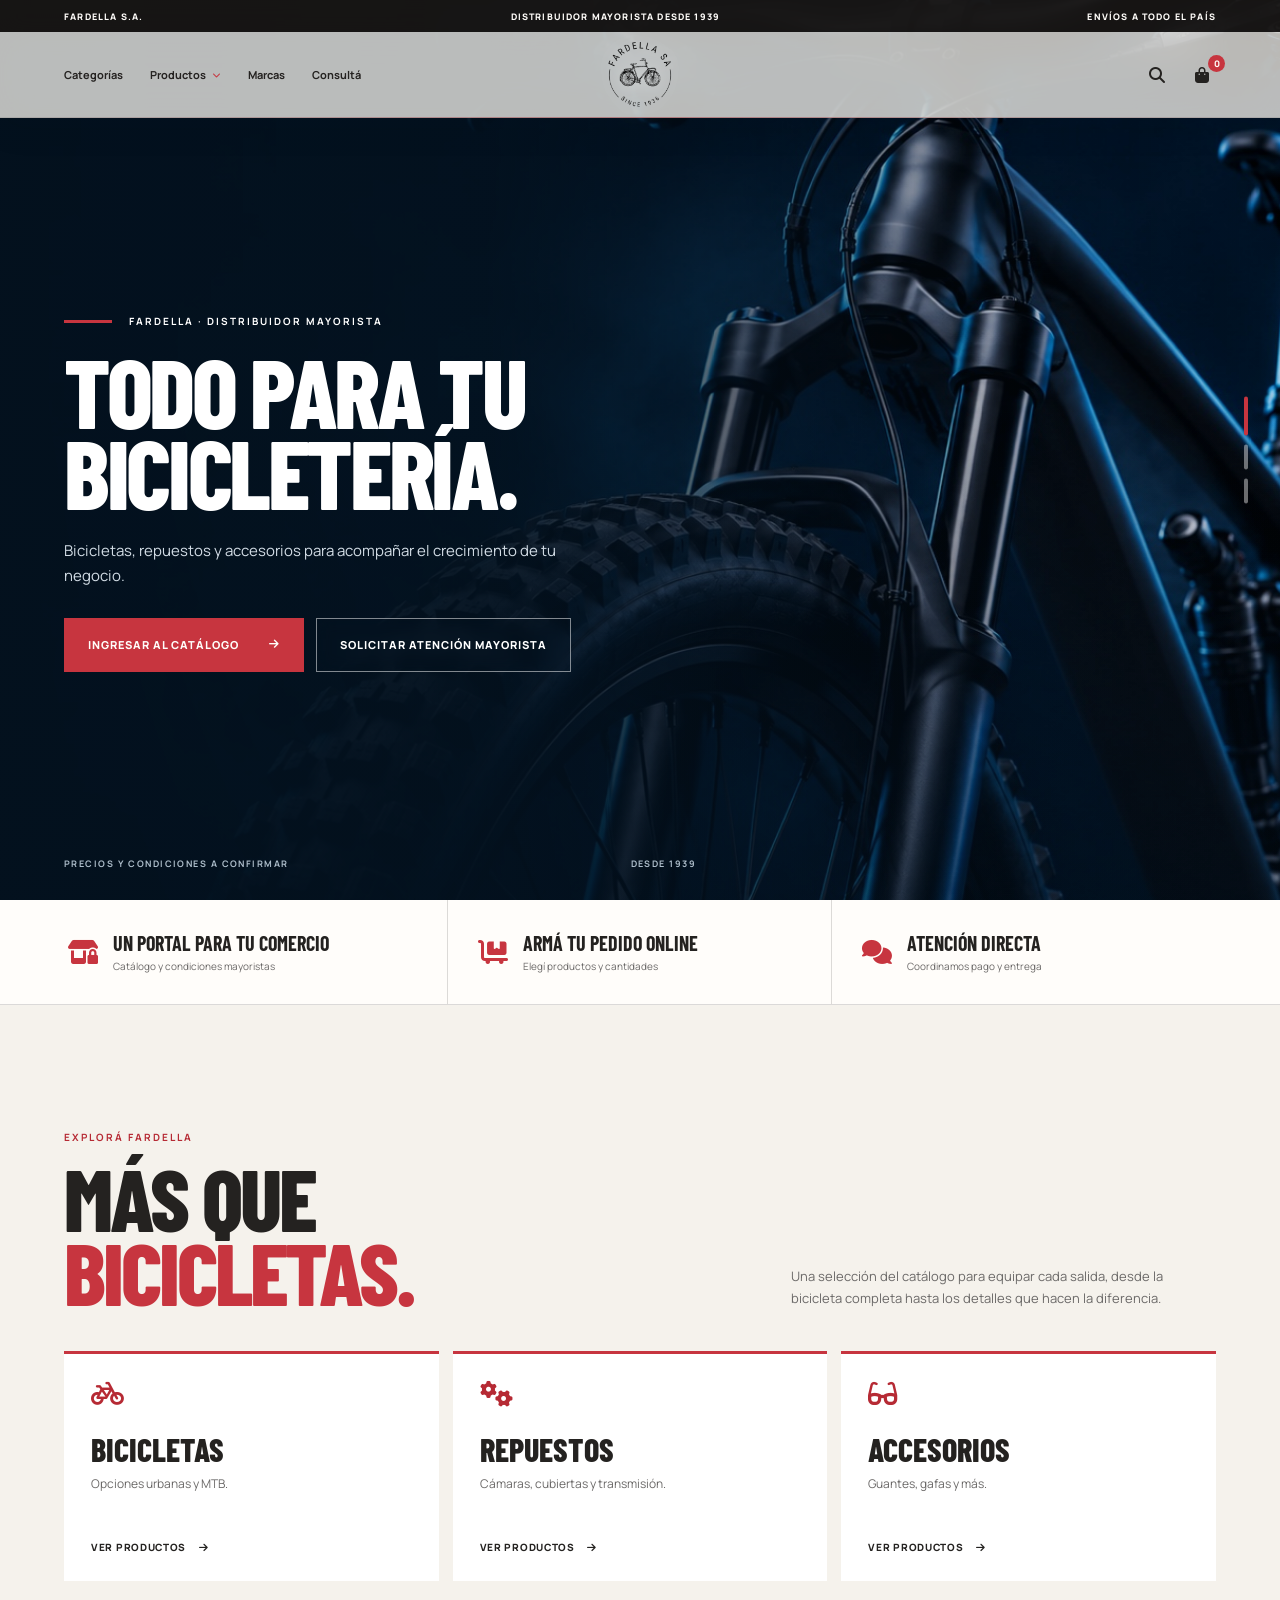
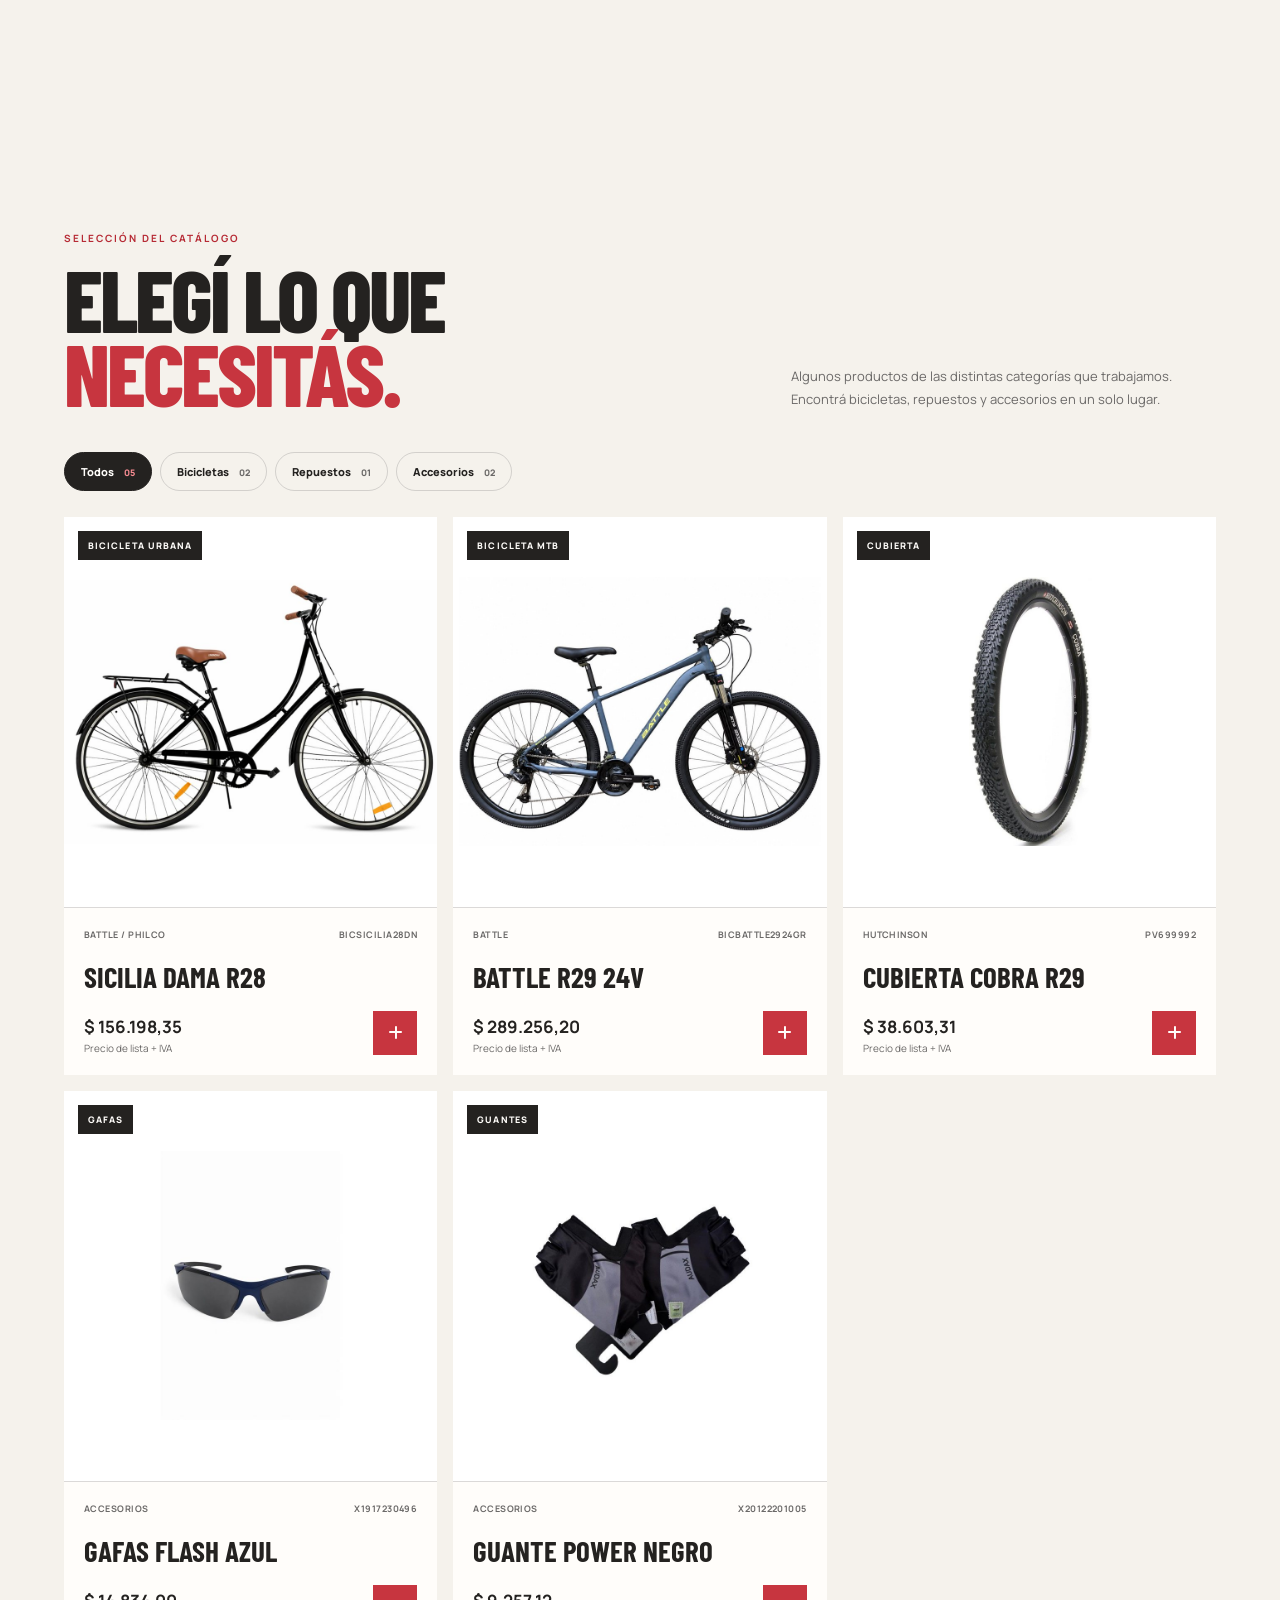
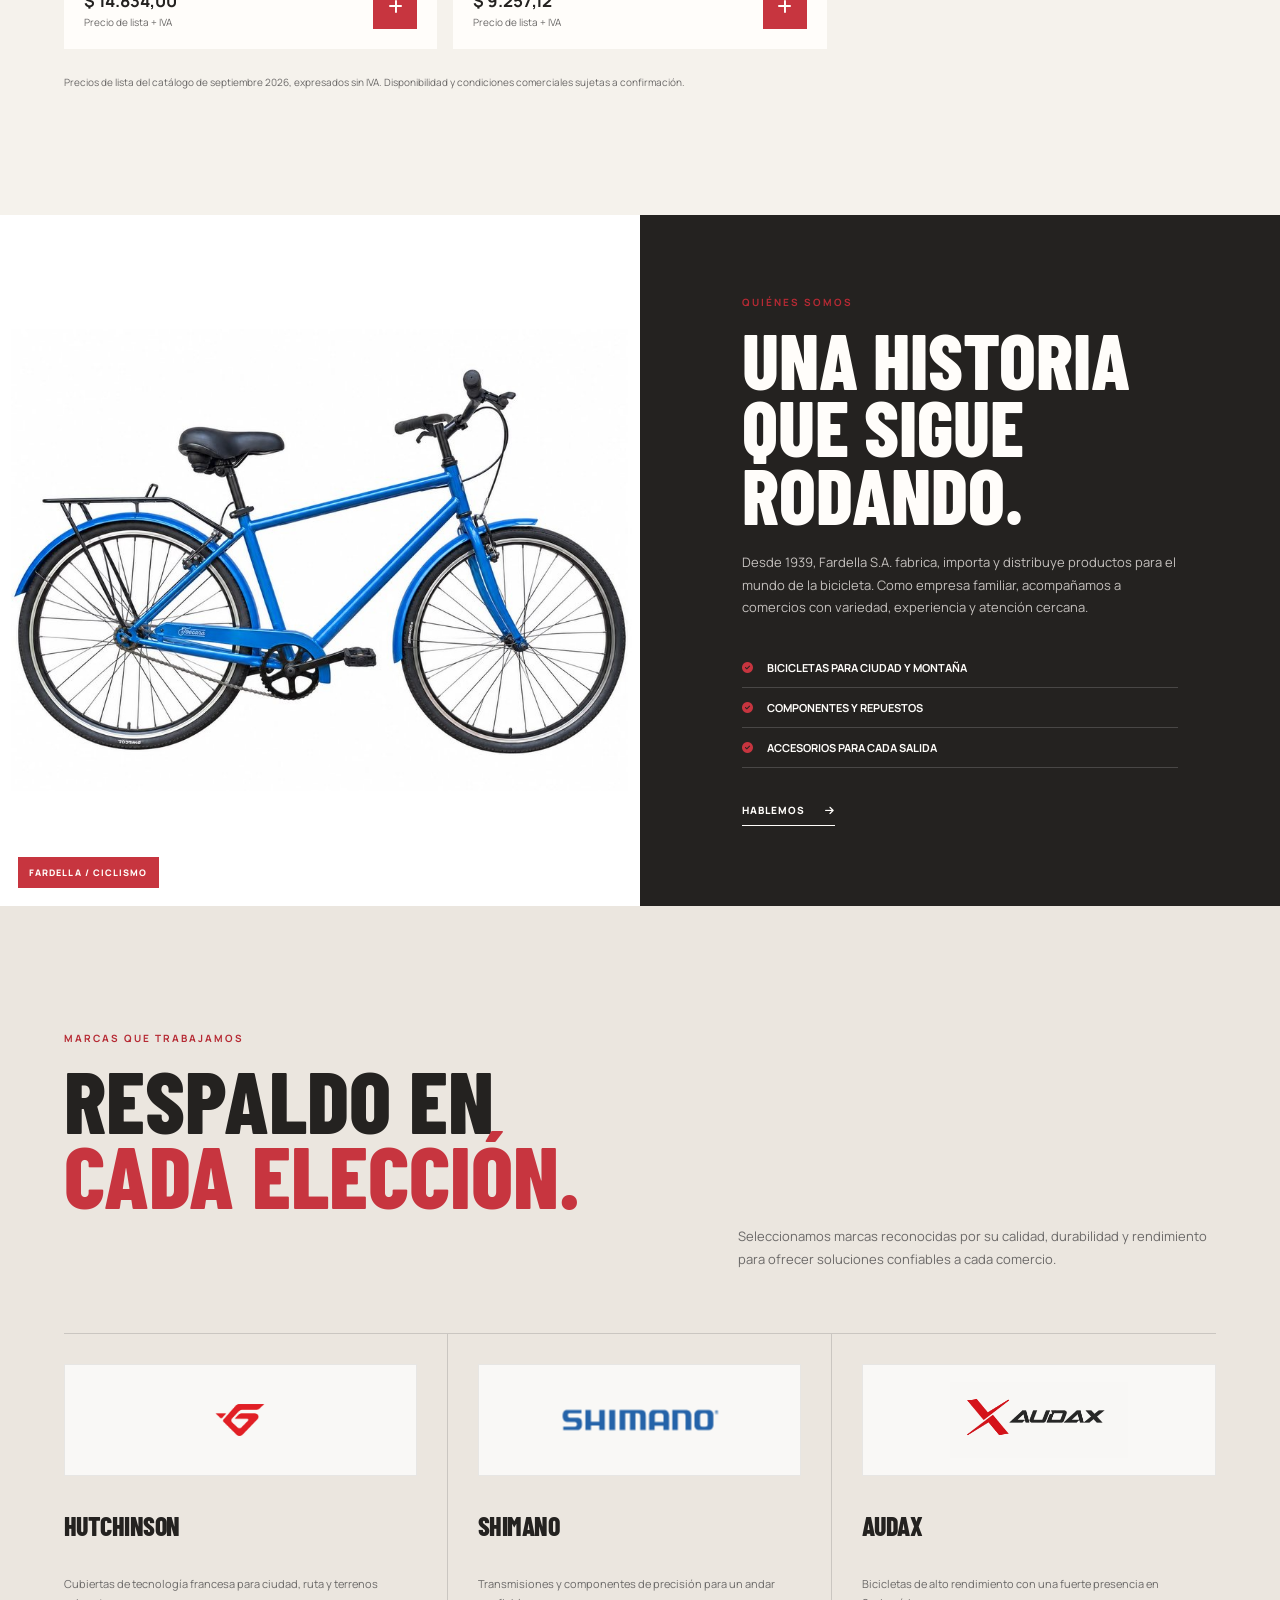
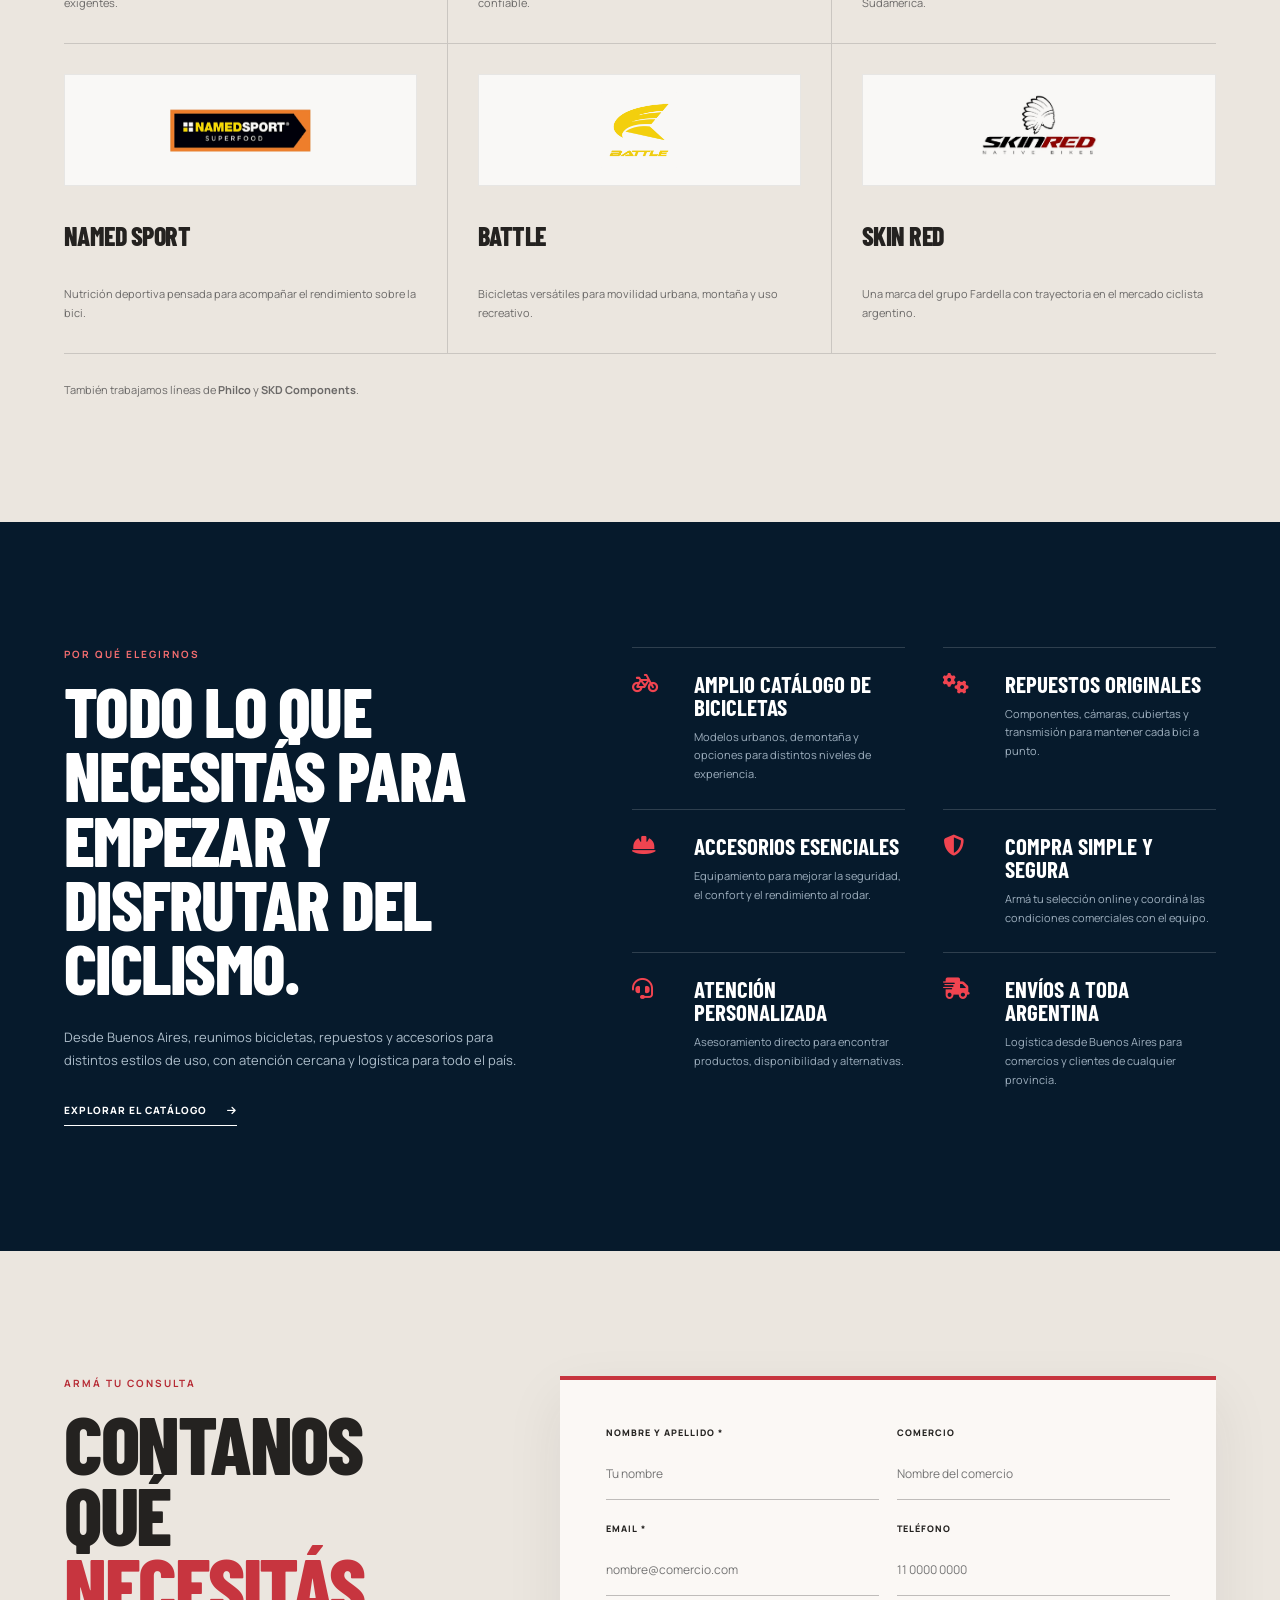
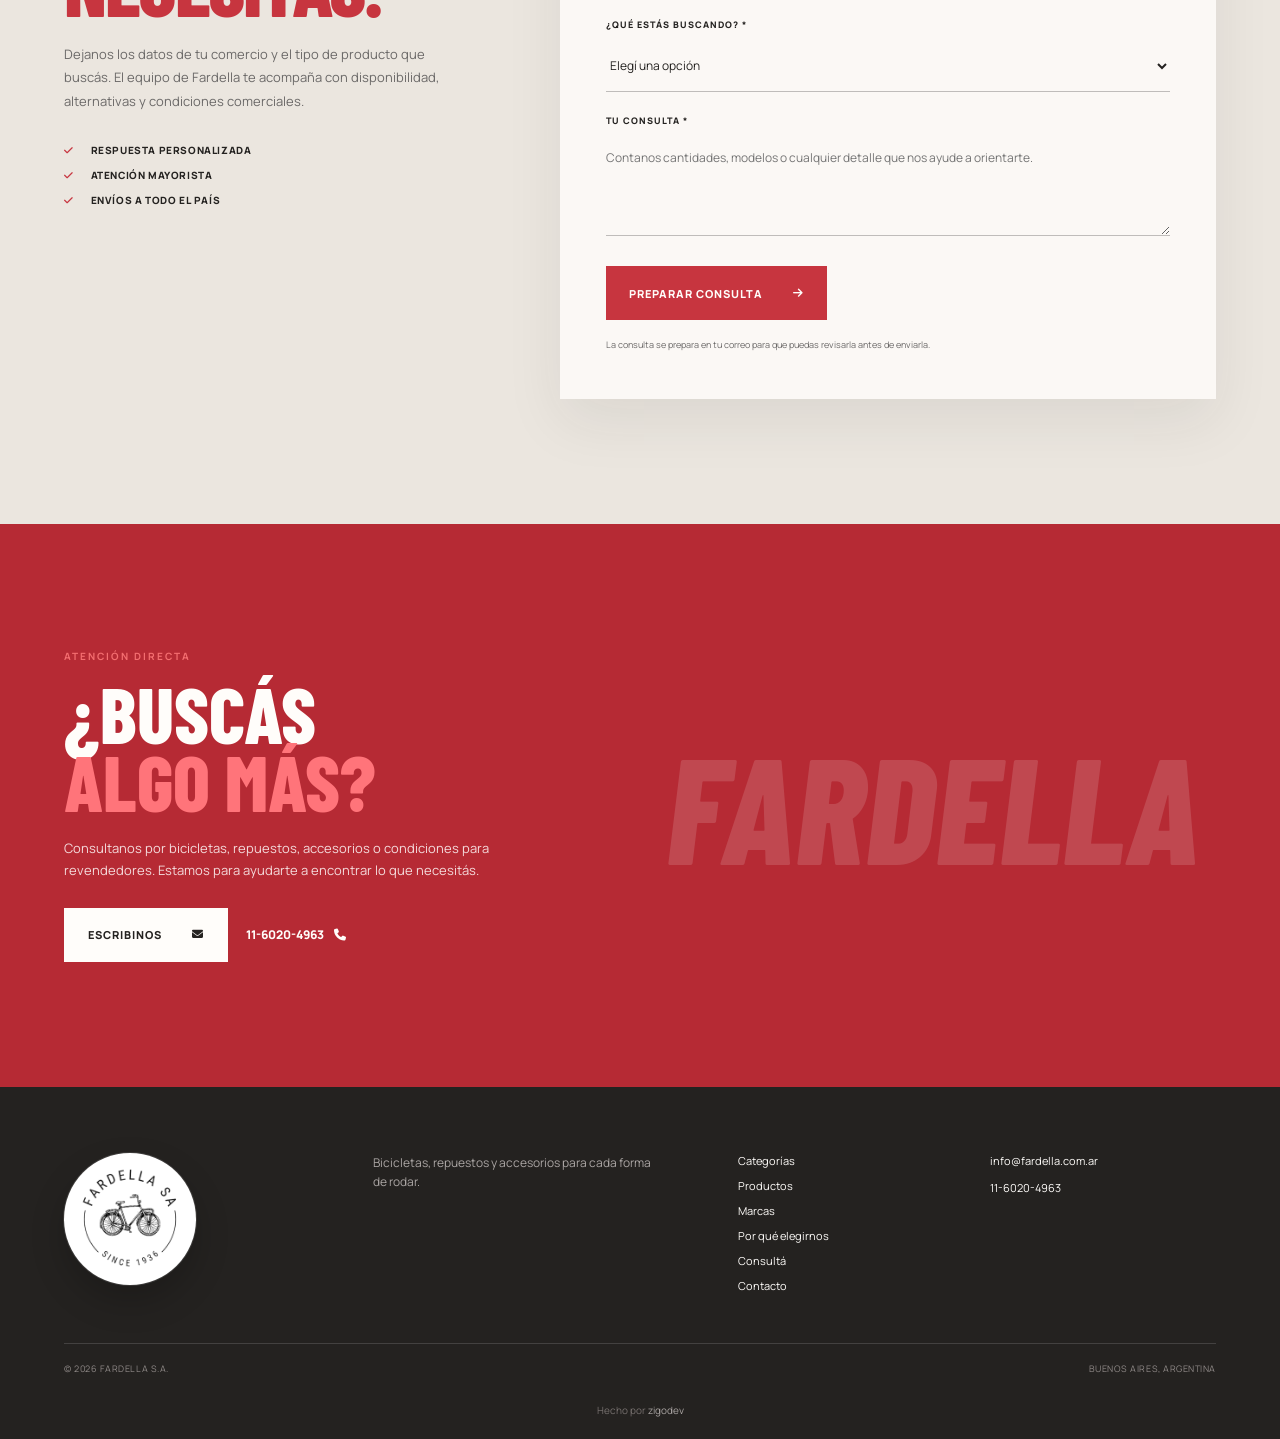
==== commit e2074280: "Add product category dropdown navigation" ====
--- a/index.html
+++ b/index.html
@@ -10,19 +10,59 @@
   <link rel="preconnect" href="https://fonts.gstatic.com" crossorigin>
   <link href="https://fonts.googleapis.com/css2?family=Barlow+Condensed:wght@500;600;700;800&family=Manrope:wght@400;500;600;700&display=swap" rel="stylesheet">
   <link rel="stylesheet" href="https://cdnjs.cloudflare.com/ajax/libs/font-awesome/6.5.2/css/all.min.css">
-  <link rel="stylesheet" href="styles.css?v=20261104b">
+  <link rel="stylesheet" href="styles.css?v=20261104c">
 </head>
 <body class="fardella-site">
   <div class="announcement"><span>FARDELLA S.A.</span><span>Distribuidor mayorista desde 1939</span><span>Envíos a todo el país</span></div>
   <header class="site-header">
     <button class="icon-button menu-toggle" aria-label="Abrir menú" aria-expanded="false"><span></span><span></span></button>
     <a class="wordmark" href="index.html" aria-label="Fardella S.A., inicio"><img src="assets/images/fardella/logo-fardella-official.png" alt="Fardella S.A."></a>
-    <nav class="desktop-nav" aria-label="Navegación principal"><a href="#categorias">Categorías</a><a href="#productos">Productos</a><a href="#marcas">Marcas</a><a href="#consulta">Consultá</a></nav>
+    <nav class="desktop-nav" aria-label="Navegación principal">
+      <a href="#categorias">Categorías</a>
+      <div class="catalog-dropdown">
+        <button class="catalog-dropdown-toggle" type="button" aria-expanded="false" aria-controls="catalog-dropdown-menu">
+          Productos <i class="fa-solid fa-chevron-down"></i>
+        </button>
+        <div class="catalog-dropdown-menu" id="catalog-dropdown-menu" aria-hidden="true">
+          <div class="catalog-dropdown-heading">
+            <span>Catálogo Fardella</span>
+            <strong>Elegí por tipo de producto</strong>
+          </div>
+          <div class="catalog-dropdown-grid">
+            <a href="#productos" data-category-link="bicicletas"><i class="fa-solid fa-bicycle"></i><span><strong>Bicicletas</strong><small>Urbanas y mountain bike</small></span></a>
+            <a href="#productos" data-category-link="repuestos"><i class="fa-solid fa-circle-notch"></i><span><strong>Cubiertas y cámaras</strong><small>Distintos rodados y usos</small></span></a>
+            <a href="#productos" data-category-link="repuestos"><i class="fa-solid fa-gears"></i><span><strong>Transmisión y componentes</strong><small>Repuestos para cada bicicleta</small></span></a>
+            <a href="#productos" data-category-link="accesorios"><i class="fa-solid fa-helmet-safety"></i><span><strong>Accesorios</strong><small>Cascos, guantes, gafas y más</small></span></a>
+          </div>
+          <a class="catalog-dropdown-all" href="#productos" data-category-link="todos">Ver todo el catálogo <i class="fa-solid fa-arrow-right"></i></a>
+        </div>
+      </div>
+      <a href="#marcas">Marcas</a>
+      <a href="#consulta">Consultá</a>
+    </nav>
     <div class="header-actions"><button class="icon-button search-toggle" aria-label="Buscar"><i class="fa-solid fa-magnifying-glass"></i></button><a class="icon-button cart-link" href="carrito.html" aria-label="Ver selección"><i class="fa-solid fa-bag-shopping"></i><span class="cart-count" data-cart-count>0</span></a></div>
   </header>
   <aside class="mobile-menu" aria-hidden="true">
     <div class="mobile-menu-top"><span>MENÚ</span><button class="icon-button menu-close" aria-label="Cerrar menú"><i class="fa-solid fa-xmark"></i></button></div>
-    <nav><a href="#categorias">Categorías</a><a href="#productos">Productos</a><a href="#marcas">Marcas</a><a href="#elegirnos">Por qué elegirnos</a><a href="#consulta">Consultá</a><a href="#contacto">Contacto</a></nav>
+    <nav>
+      <a href="#categorias">Categorías</a>
+      <div class="mobile-catalog">
+        <button class="mobile-catalog-toggle" type="button" aria-expanded="false" aria-controls="mobile-catalog-panel">
+          Productos <i class="fa-solid fa-chevron-down"></i>
+        </button>
+        <div class="mobile-catalog-panel" id="mobile-catalog-panel" aria-hidden="true">
+          <a href="#productos" data-category-link="bicicletas"><i class="fa-solid fa-bicycle"></i> Bicicletas</a>
+          <a href="#productos" data-category-link="repuestos"><i class="fa-solid fa-circle-notch"></i> Cubiertas y cámaras</a>
+          <a href="#productos" data-category-link="repuestos"><i class="fa-solid fa-gears"></i> Transmisión y componentes</a>
+          <a href="#productos" data-category-link="accesorios"><i class="fa-solid fa-helmet-safety"></i> Accesorios</a>
+          <a href="#productos" data-category-link="todos"><i class="fa-solid fa-border-all"></i> Ver todo</a>
+        </div>
+      </div>
+      <a href="#marcas">Marcas</a>
+      <a href="#elegirnos">Por qué elegirnos</a>
+      <a href="#consulta">Consultá</a>
+      <a href="#contacto">Contacto</a>
+    </nav>
     <p>Todo para disfrutar del ciclismo.</p>
   </aside>
   <div class="menu-backdrop"></div>
@@ -192,6 +232,6 @@
     <div class="footer-credit">Hecho por <a href="https://zigodev.com.ar" target="_blank" rel="noopener noreferrer">zigodev</a></div>
   </footer>
   <div class="toast" role="status" aria-live="polite"></div>
-  <script src="main.js?v=20261104"></script>
+  <script src="main.js?v=20261104c"></script>
 </body>
 </html>
--- a/styles.css
+++ b/styles.css
@@ -3056,3 +3056,221 @@
     animation: none;
   }
 }
+
+/* Menú de familias de producto */
+.catalog-dropdown {
+  position: relative;
+}
+
+.catalog-dropdown-toggle {
+  padding: 0;
+  display: inline-flex;
+  align-items: center;
+  gap: 7px;
+  border: 0;
+  background: transparent;
+  color: inherit;
+  font-size: inherit;
+  font-weight: inherit;
+  cursor: pointer;
+}
+
+.catalog-dropdown-toggle i {
+  color: var(--red-bright);
+  font-size: 8px;
+  transition: transform .25s ease;
+}
+
+.catalog-dropdown.open .catalog-dropdown-toggle i {
+  transform: rotate(180deg);
+}
+
+.catalog-dropdown-menu {
+  position: absolute;
+  top: calc(100% + 30px);
+  left: -18px;
+  z-index: 10;
+  width: min(680px, calc(100vw - (var(--pad) * 2)));
+  padding: 27px 30px 22px;
+  border-top: 3px solid var(--red-bright);
+  background: rgba(255, 253, 250, .97);
+  color: var(--ink);
+  box-shadow: 0 24px 55px rgba(2, 14, 24, .2);
+  opacity: 0;
+  visibility: hidden;
+  transform: translateY(-8px);
+  transition: opacity .2s ease, transform .2s ease, visibility .2s;
+  backdrop-filter: blur(18px);
+  -webkit-backdrop-filter: blur(18px);
+}
+
+.catalog-dropdown-menu::before {
+  position: absolute;
+  right: 0;
+  bottom: 100%;
+  left: 0;
+  height: 30px;
+  content: "";
+}
+
+.catalog-dropdown.open .catalog-dropdown-menu {
+  opacity: 1;
+  visibility: visible;
+  transform: translateY(0);
+}
+
+.catalog-dropdown-heading {
+  margin-bottom: 21px;
+  display: flex;
+  align-items: baseline;
+  justify-content: space-between;
+  gap: 20px;
+  border-bottom: 1px solid var(--line);
+  padding-bottom: 16px;
+}
+
+.catalog-dropdown-heading span {
+  color: var(--red);
+  font-size: 8px;
+  font-weight: 800;
+  letter-spacing: .16em;
+  text-transform: uppercase;
+}
+
+.catalog-dropdown-heading strong {
+  font-family: var(--display);
+  font-size: 20px;
+  text-transform: uppercase;
+}
+
+.catalog-dropdown-grid {
+  display: grid;
+  grid-template-columns: repeat(2, minmax(0, 1fr));
+  gap: 8px 28px;
+}
+
+.desktop-nav .catalog-dropdown-grid a {
+  padding: 14px 0;
+  display: grid;
+  grid-template-columns: 30px 1fr;
+  align-items: start;
+  gap: 12px;
+  border-bottom: 1px solid rgba(36, 34, 32, .1);
+  color: var(--ink);
+}
+
+.desktop-nav .catalog-dropdown-grid a:hover {
+  color: var(--red);
+}
+
+.catalog-dropdown-grid a > i {
+  padding-top: 2px;
+  color: var(--red-bright);
+  font-size: 15px;
+}
+
+.catalog-dropdown-grid a span {
+  display: grid;
+  gap: 4px;
+}
+
+.catalog-dropdown-grid a strong {
+  font-size: 10px;
+  letter-spacing: .02em;
+}
+
+.catalog-dropdown-grid a small {
+  color: var(--muted);
+  font-size: 9px;
+  font-weight: 500;
+}
+
+.desktop-nav .catalog-dropdown-all {
+  margin-top: 18px;
+  display: flex;
+  justify-content: space-between;
+  color: var(--red);
+  font-size: 9px;
+  font-weight: 800;
+  letter-spacing: .1em;
+  text-transform: uppercase;
+}
+
+.mobile-menu {
+  overflow-y: auto;
+}
+
+.mobile-menu nav {
+  margin: 70px 0 35px;
+}
+
+.mobile-catalog-toggle {
+  width: 100%;
+  padding: 16px 0;
+  display: flex;
+  align-items: center;
+  justify-content: space-between;
+  border: 0;
+  border-bottom: 1px solid rgba(255, 255, 255, .18);
+  background: transparent;
+  color: inherit;
+  font-family: var(--display);
+  font-size: 37px;
+  font-weight: 700;
+  text-align: left;
+  text-transform: uppercase;
+  cursor: pointer;
+}
+
+.mobile-catalog-toggle i {
+  margin-right: 4px;
+  color: #f04450;
+  font-size: 13px;
+  transition: transform .3s ease;
+}
+
+.mobile-catalog.open .mobile-catalog-toggle i {
+  transform: rotate(180deg);
+}
+
+.mobile-catalog-panel {
+  max-height: 0;
+  overflow: hidden;
+  background: rgba(255, 255, 255, .04);
+  transition: max-height .35s ease;
+}
+
+.mobile-catalog.open .mobile-catalog-panel {
+  max-height: 300px;
+}
+
+.mobile-menu nav .mobile-catalog-panel a {
+  padding: 12px 8px 12px 18px;
+  display: flex;
+  align-items: center;
+  gap: 13px;
+  border-bottom-color: rgba(255, 255, 255, .1);
+  color: #cfcbc8;
+  font-family: var(--body);
+  font-size: 12px;
+  font-weight: 700;
+  letter-spacing: .02em;
+  text-transform: none;
+}
+
+.mobile-catalog-panel a i {
+  width: 18px;
+  color: #f04450;
+  text-align: center;
+}
+
+@media (max-width: 390px) {
+  .mobile-catalog-toggle,
+  .mobile-menu nav > a {
+    font-size: 33px;
+  }
+
+  .mobile-menu nav {
+    margin-top: 52px;
+  }
+}
